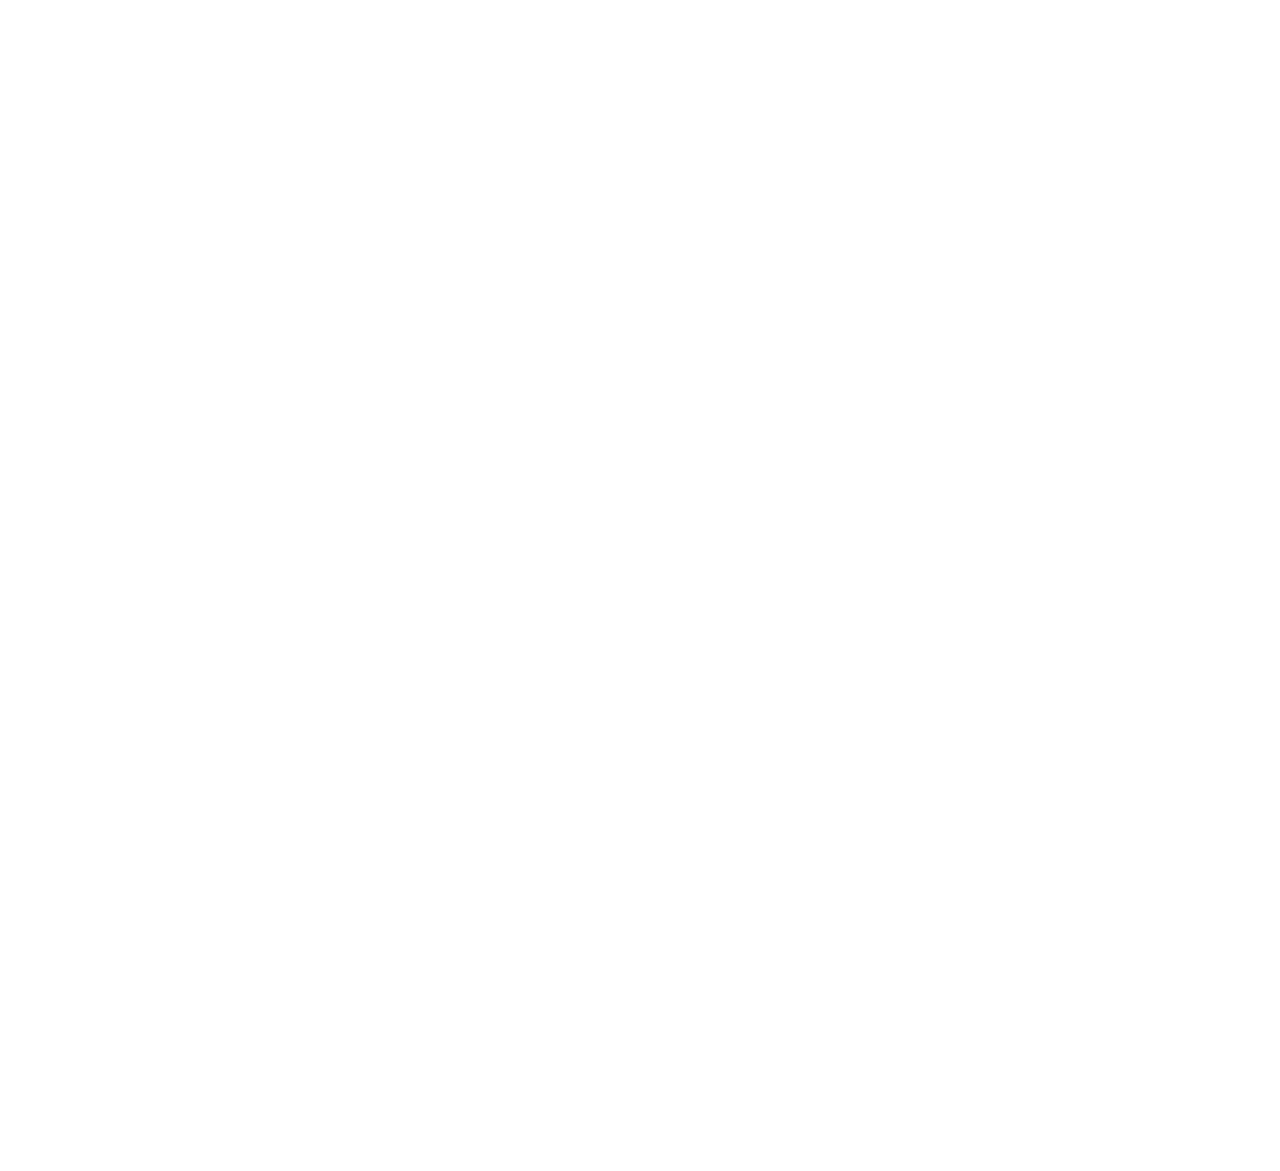
==== index.html @ 546bd891 "Update index.html" ====
<!DOCTYPE HTML>
<!--
	Astral by HTML5 UP
	html5up.net | @ajlkn
	Free for personal and commercial use under the CCA 3.0 license (html5up.net/license)
-->
<html>
	<head>
		<title>Levin Hlawatczek</title>
		<meta charset="utf-8" />
		<meta name="viewport" content="width=device-width, initial-scale=1, user-scalable=no" />
		<link rel="stylesheet" href="assets/css/main.css" />
		<noscript><link rel="stylesheet" href="assets/css/noscript.css" /></noscript>
	</head>
	<body class="is-preload">

		<!-- Wrapper-->
			<div id="wrapper">

				<!-- Nav -->
					<nav id="nav">
						<a href="#" class="icon solid fa-home"><span>Home</span></a>
						<a href="#work" class="icon solid fa-folder"><span>Work</span></a>
						<a href="#contact" class="icon solid fa-envelope"><span>Contact</span></a>
						<a href="https://www.instagram.com/levins_journey/" class="icon brands fa-instagram"><span>Instagram</span></a>
					</nav>

				<!-- Main -->
					<div id="main">

						<!-- Me -->
							<article id="home" class="panel intro">
								<header>
									<h1>Levin Hlawatczek</h1>
									<p>Graphic Designer</p>
								</header>
								<a href="#work" class="jumplink pic">
									<img src="images/me.jpg" alt="" />
								</a>
							</article>

						<!-- Work -->
							<article id="work" class="panel">
								<header>
									<h2>Work</h2>
								</header>
								<p>
									Here are some of my work samples of projects created during my bachelor degree.
								</p>
								<section>
									<div class="row">
										<div class="col-4 col-6-medium col-12-small">
											<a href="#" class="image fit"><img src="images/pic01.jpg" alt=""></a>
										</div>
										<div class="col-4 col-6-medium col-12-small">
											<a href="#" class="image fit"><img src="images/pic02.jpg" alt=""></a>
										</div>
										<div class="col-4 col-6-medium col-12-small">
											<a href="#" class="image fit"><img src="images/pic03.jpg" alt=""></a>
										</div>
										<div class="col-4 col-6-medium col-12-small">
											<a href="#" class="image fit"><img src="images/pic04.jpg" alt=""></a>
										</div>
										<div class="col-4 col-6-medium col-12-small">
											<a href="#" class="image fit"><img src="images/pic05.jpg" alt=""></a>
										</div>
										<div class="col-4 col-6-medium col-12-small">
											<a href="#" class="image fit"><img src="images/pic06.jpg" alt=""></a>
										</div>
										<div class="col-4 col-6-medium col-12-small">
											<a href="#" class="image fit"><img src="images/pic07.jpg" alt=""></a>
										</div>
										<div class="col-4 col-6-medium col-12-small">
											<a href="#" class="image fit"><img src="images/pic08.jpg" alt=""></a>
										</div>
										<div class="col-4 col-6-medium col-12-small">
											<a href="#" class="image fit"><img src="images/pic09.jpg" alt=""></a>
										</div>
										<div class="col-4 col-6-medium col-12-small">
											<a href="#" class="image fit"><img src="images/pic10.jpg" alt=""></a>
										</div>
										<div class="col-4 col-6-medium col-12-small">
											<a href="#" class="image fit"><img src="images/pic11.jpg" alt=""></a>
										</div>
										<div class="col-4 col-6-medium col-12-small">
											<a href="#" class="image fit"><img src="images/pic12.jpg" alt=""></a>
										</div>
									</div>
								</section>
							</article>

						<!-- Contact -->
							<article id="contact" class="panel">
								<header>
									<h2>Hit me up</h2>
								</header>
								<ul>
									Email: levin.hlawatczek@gmail.com
								</ul>
							</article>

					</div>

				<!-- Footer -->
					<div id="footer">
						<ul class="copyright">
							<li>&copy; Levin Hlawatczek</li><li>Design: <a href="http://html5up.net">HTML5 UP</a></li>
						</ul>
					</div>

			</div>

		<!-- Scripts -->
			<script src="assets/js/jquery.min.js"></script>
			<script src="assets/js/browser.min.js"></script>
			<script src="assets/js/breakpoints.min.js"></script>
			<script src="assets/js/util.js"></script>
			<script src="assets/js/main.js"></script>

	</body>
</html>
---- assets/css/main.css ----
@import url("https://fonts.googleapis.com/css?family=Source+Sans+Pro:300,400,300italic,400italic");
@import url("fontawesome-all.min.css");

/*
	Astral by HTML5 UP
	html5up.net | @ajlkn
	Free for personal and commercial use under the CCA 3.0 license (html5up.net/license)
*/

html, body, div, span, applet, object,
iframe, h1, h2, h3, h4, h5, h6, p, blockquote,
pre, a, abbr, acronym, address, big, cite,
code, del, dfn, em, img, ins, kbd, q, s, samp,
small, strike, strong, sub, sup, tt, var, b,
u, i, center, dl, dt, dd, ol, ul, li, fieldset,
form, label, legend, table, caption, tbody,
tfoot, thead, tr, th, td, article, aside,
canvas, details, embed, figure, figcaption,
footer, header, hgroup, menu, nav, output, ruby,
section, summary, time, mark, audio, video {
	margin: 0;
	padding: 0;
	border: 0;
	font-size: 100%;
	font: inherit;
	vertical-align: baseline;}

article, aside, details, figcaption, figure,
footer, header, hgroup, menu, nav, section {
	display: block;}

body {
	line-height: 1;
}

ol, ul {
	list-style: none;
}

blockquote, q {
	quotes: none;
}

	blockquote:before, blockquote:after, q:before, q:after {
		content: '';
		content: none;
	}

table {
	border-collapse: collapse;
	border-spacing: 0;
}

body {
	-webkit-text-size-adjust: none;
}

mark {
	background-color: transparent;
	color: inherit;
}

input::-moz-focus-inner {
	border: 0;
	padding: 0;
}

input, select, textarea {
	-moz-appearance: none;
	-webkit-appearance: none;
	-ms-appearance: none;
	appearance: none;
}

/* Row */

	.row {
		display: flex;
		flex-wrap: wrap;
		box-sizing: border-box;
		align-items: stretch;
	}

		.row > * {
			box-sizing: border-box;
		}

		.row.gtr-uniform > * > :last-child {
			margin-bottom: 0;
		}

		.row.aln-left {
			justify-content: flex-start;
		}

		.row.aln-center {
			justify-content: center;
		}

		.row.aln-right {
			justify-content: flex-end;
		}

		.row.aln-top {
			align-items: flex-start;
		}

		.row.aln-middle {
			align-items: center;
		}

		.row.aln-bottom {
			align-items: flex-end;
		}

		.row > .imp {
			order: -1;
		}

		.row > .col-1 {
			width: 8.33333%;
		}

		.row > .off-1 {
			margin-left: 8.33333%;
		}

		.row > .col-2 {
			width: 16.66667%;
		}

		.row > .off-2 {
			margin-left: 16.66667%;
		}

		.row > .col-3 {
			width: 25%;
		}

		.row > .off-3 {
			margin-left: 25%;
		}

		.row > .col-4 {
			width: 33.33333%;
		}

		.row > .off-4 {
			margin-left: 33.33333%;
		}

		.row > .col-5 {
			width: 41.66667%;
		}

		.row > .off-5 {
			margin-left: 41.66667%;
		}

		.row > .col-6 {
			width: 50%;
		}

		.row > .off-6 {
			margin-left: 50%;
		}

		.row > .col-7 {
			width: 58.33333%;
		}

		.row > .off-7 {
			margin-left: 58.33333%;
		}

		.row > .col-8 {
			width: 66.66667%;
		}

		.row > .off-8 {
			margin-left: 66.66667%;
		}

		.row > .col-9 {
			width: 75%;
		}

		.row > .off-9 {
			margin-left: 75%;
		}

		.row > .col-10 {
			width: 83.33333%;
		}

		.row > .off-10 {
			margin-left: 83.33333%;
		}

		.row > .col-11 {
			width: 91.66667%;
		}

		.row > .off-11 {
			margin-left: 91.66667%;
		}

		.row > .col-12 {
			width: 100%;
		}

		.row > .off-12 {
			margin-left: 100%;
		}

		.row.gtr-0 {
			margin-top: 0em;
			margin-left: 0em;
		}

			.row.gtr-0 > * {
				padding: 0em 0 0 0em;
			}

			.row.gtr-0.gtr-uniform {
				margin-top: 0em;
			}

				.row.gtr-0.gtr-uniform > * {
					padding-top: 0em;
				}

		.row.gtr-25 {
			margin-top: -0.3125em;
			margin-left: -0.3125em;
		}

			.row.gtr-25 > * {
				padding: 0.3125em 0 0 0.3125em;
			}

			.row.gtr-25.gtr-uniform {
				margin-top: -0.3125em;
			}

				.row.gtr-25.gtr-uniform > * {
					padding-top: 0.3125em;
				}

		.row.gtr-50 {
			margin-top: -0.625em;
			margin-left: -0.625em;
		}

			.row.gtr-50 > * {
				padding: 0.625em 0 0 0.625em;
			}

			.row.gtr-50.gtr-uniform {
				margin-top: -0.625em;
			}

				.row.gtr-50.gtr-uniform > * {
					padding-top: 0.625em;
				}

		.row {
			margin-top: -1.25em;
			margin-left: -1.25em;
		}

			.row > * {
				padding: 1.25em 0 0 1.25em;
			}

			.row.gtr-uniform {
				margin-top: -1.25em;
			}

				.row.gtr-uniform > * {
					padding-top: 1.25em;
				}

		.row.gtr-150 {
			margin-top: -1.875em;
			margin-left: -1.875em;
		}

			.row.gtr-150 > * {
				padding: 1.875em 0 0 1.875em;
			}

			.row.gtr-150.gtr-uniform {
				margin-top: -1.875em;
			}

				.row.gtr-150.gtr-uniform > * {
					padding-top: 1.875em;
				}

		.row.gtr-200 {
			margin-top: -2.5em;
			margin-left: -2.5em;
		}

			.row.gtr-200 > * {
				padding: 2.5em 0 0 2.5em;
			}

			.row.gtr-200.gtr-uniform {
				margin-top: -2.5em;
			}

				.row.gtr-200.gtr-uniform > * {
					padding-top: 2.5em;
				}

		@media screen and (max-width: 1680px) {

			.row {
				display: flex;
				flex-wrap: wrap;
				box-sizing: border-box;
				align-items: stretch;
			}

				.row > * {
					box-sizing: border-box;
				}

				.row.gtr-uniform > * > :last-child {
					margin-bottom: 0;
				}

				.row.aln-left {
					justify-content: flex-start;
				}

				.row.aln-center {
					justify-content: center;
				}

				.row.aln-right {
					justify-content: flex-end;
				}

				.row.aln-top {
					align-items: flex-start;
				}

				.row.aln-middle {
					align-items: center;
				}

				.row.aln-bottom {
					align-items: flex-end;
				}

				.row > .imp-xlarge {
					order: -1;
				}

				.row > .col-1-xlarge {
					width: 8.33333%;
				}

				.row > .off-1-xlarge {
					margin-left: 8.33333%;
				}

				.row > .col-2-xlarge {
					width: 16.66667%;
				}

				.row > .off-2-xlarge {
					margin-left: 16.66667%;
				}

				.row > .col-3-xlarge {
					width: 25%;
				}

				.row > .off-3-xlarge {
					margin-left: 25%;
				}

				.row > .col-4-xlarge {
					width: 33.33333%;
				}

				.row > .off-4-xlarge {
					margin-left: 33.33333%;
				}

				.row > .col-5-xlarge {
					width: 41.66667%;
				}

				.row > .off-5-xlarge {
					margin-left: 41.66667%;
				}

				.row > .col-6-xlarge {
					width: 50%;
				}

				.row > .off-6-xlarge {
					margin-left: 50%;
				}

				.row > .col-7-xlarge {
					width: 58.33333%;
				}

				.row > .off-7-xlarge {
					margin-left: 58.33333%;
				}

				.row > .col-8-xlarge {
					width: 66.66667%;
				}

				.row > .off-8-xlarge {
					margin-left: 66.66667%;
				}

				.row > .col-9-xlarge {
					width: 75%;
				}

				.row > .off-9-xlarge {
					margin-left: 75%;
				}

				.row > .col-10-xlarge {
					width: 83.33333%;
				}

				.row > .off-10-xlarge {
					margin-left: 83.33333%;
				}

				.row > .col-11-xlarge {
					width: 91.66667%;
				}

				.row > .off-11-xlarge {
					margin-left: 91.66667%;
				}

				.row > .col-12-xlarge {
					width: 100%;
				}

				.row > .off-12-xlarge {
					margin-left: 100%;
				}

				.row.gtr-0 {
					margin-top: 0em;
					margin-left: 0em;
				}

					.row.gtr-0 > * {
						padding: 0em 0 0 0em;
					}

					.row.gtr-0.gtr-uniform {
						margin-top: 0em;
					}

						.row.gtr-0.gtr-uniform > * {
							padding-top: 0em;
						}

				.row.gtr-25 {
					margin-top: -0.3125em;
					margin-left: -0.3125em;
				}

					.row.gtr-25 > * {
						padding: 0.3125em 0 0 0.3125em;
					}

					.row.gtr-25.gtr-uniform {
						margin-top: -0.3125em;
					}

						.row.gtr-25.gtr-uniform > * {
							padding-top: 0.3125em;
						}

				.row.gtr-50 {
					margin-top: -0.625em;
					margin-left: -0.625em;
				}

					.row.gtr-50 > * {
						padding: 0.625em 0 0 0.625em;
					}

					.row.gtr-50.gtr-uniform {
						margin-top: -0.625em;
					}

						.row.gtr-50.gtr-uniform > * {
							padding-top: 0.625em;
						}

				.row {
					margin-top: -1.25em;
					margin-left: -1.25em;
				}

					.row > * {
						padding: 1.25em 0 0 1.25em;
					}

					.row.gtr-uniform {
						margin-top: -1.25em;
					}

						.row.gtr-uniform > * {
							padding-top: 1.25em;
						}

				.row.gtr-150 {
					margin-top: -1.875em;
					margin-left: -1.875em;
				}

					.row.gtr-150 > * {
						padding: 1.875em 0 0 1.875em;
					}

					.row.gtr-150.gtr-uniform {
						margin-top: -1.875em;
					}

						.row.gtr-150.gtr-uniform > * {
							padding-top: 1.875em;
						}

				.row.gtr-200 {
					margin-top: -2.5em;
					margin-left: -2.5em;
				}

					.row.gtr-200 > * {
						padding: 2.5em 0 0 2.5em;
					}

					.row.gtr-200.gtr-uniform {
						margin-top: -2.5em;
					}

						.row.gtr-200.gtr-uniform > * {
							padding-top: 2.5em;
						}

		}

		@media screen and (max-width: 1280px) {

			.row {
				display: flex;
				flex-wrap: wrap;
				box-sizing: border-box;
				align-items: stretch;
			}

				.row > * {
					box-sizing: border-box;
				}

				.row.gtr-uniform > * > :last-child {
					margin-bottom: 0;
				}

				.row.aln-left {
					justify-content: flex-start;
				}

				.row.aln-center {
					justify-content: center;
				}

				.row.aln-right {
					justify-content: flex-end;
				}

				.row.aln-top {
					align-items: flex-start;
				}

				.row.aln-middle {
					align-items: center;
				}

				.row.aln-bottom {
					align-items: flex-end;
				}

				.row > .imp-large {
					order: -1;
				}

				.row > .col-1-large {
					width: 8.33333%;
				}

				.row > .off-1-large {
					margin-left: 8.33333%;
				}

				.row > .col-2-large {
					width: 16.66667%;
				}

				.row > .off-2-large {
					margin-left: 16.66667%;
				}

				.row > .col-3-large {
					width: 25%;
				}

				.row > .off-3-large {
					margin-left: 25%;
				}

				.row > .col-4-large {
					width: 33.33333%;
				}

				.row > .off-4-large {
					margin-left: 33.33333%;
				}

				.row > .col-5-large {
					width: 41.66667%;
				}

				.row > .off-5-large {
					margin-left: 41.66667%;
				}

				.row > .col-6-large {
					width: 50%;
				}

				.row > .off-6-large {
					margin-left: 50%;
				}

				.row > .col-7-large {
					width: 58.33333%;
				}

				.row > .off-7-large {
					margin-left: 58.33333%;
				}

				.row > .col-8-large {
					width: 66.66667%;
				}

				.row > .off-8-large {
					margin-left: 66.66667%;
				}

				.row > .col-9-large {
					width: 75%;
				}

				.row > .off-9-large {
					margin-left: 75%;
				}

				.row > .col-10-large {
					width: 83.33333%;
				}

				.row > .off-10-large {
					margin-left: 83.33333%;
				}

				.row > .col-11-large {
					width: 91.66667%;
				}

				.row > .off-11-large {
					margin-left: 91.66667%;
				}

				.row > .col-12-large {
					width: 100%;
				}

				.row > .off-12-large {
					margin-left: 100%;
				}

				.row.gtr-0 {
					margin-top: 0em;
					margin-left: 0em;
				}

					.row.gtr-0 > * {
						padding: 0em 0 0 0em;
					}

					.row.gtr-0.gtr-uniform {
						margin-top: 0em;
					}

						.row.gtr-0.gtr-uniform > * {
							padding-top: 0em;
						}

				.row.gtr-25 {
					margin-top: -0.3125em;
					margin-left: -0.3125em;
				}

					.row.gtr-25 > * {
						padding: 0.3125em 0 0 0.3125em;
					}

					.row.gtr-25.gtr-uniform {
						margin-top: -0.3125em;
					}

						.row.gtr-25.gtr-uniform > * {
							padding-top: 0.3125em;
						}

				.row.gtr-50 {
					margin-top: -0.625em;
					margin-left: -0.625em;
				}

					.row.gtr-50 > * {
						padding: 0.625em 0 0 0.625em;
					}

					.row.gtr-50.gtr-uniform {
						margin-top: -0.625em;
					}

						.row.gtr-50.gtr-uniform > * {
							padding-top: 0.625em;
						}

				.row {
					margin-top: -1.25em;
					margin-left: -1.25em;
				}

					.row > * {
						padding: 1.25em 0 0 1.25em;
					}

					.row.gtr-uniform {
						margin-top: -1.25em;
					}

						.row.gtr-uniform > * {
							padding-top: 1.25em;
						}

				.row.gtr-150 {
					margin-top: -1.875em;
					margin-left: -1.875em;
				}

					.row.gtr-150 > * {
						padding: 1.875em 0 0 1.875em;
					}

					.row.gtr-150.gtr-uniform {
						margin-top: -1.875em;
					}

						.row.gtr-150.gtr-uniform > * {
							padding-top: 1.875em;
						}

				.row.gtr-200 {
					margin-top: -2.5em;
					margin-left: -2.5em;
				}

					.row.gtr-200 > * {
						padding: 2.5em 0 0 2.5em;
					}

					.row.gtr-200.gtr-uniform {
						margin-top: -2.5em;
					}

						.row.gtr-200.gtr-uniform > * {
							padding-top: 2.5em;
						}

		}

		@media screen and (max-width: 980px) {

			.row {
				display: flex;
				flex-wrap: wrap;
				box-sizing: border-box;
				align-items: stretch;
			}

				.row > * {
					box-sizing: border-box;
				}

				.row.gtr-uniform > * > :last-child {
					margin-bottom: 0;
				}

				.row.aln-left {
					justify-content: flex-start;
				}

				.row.aln-center {
					justify-content: center;
				}

				.row.aln-right {
					justify-content: flex-end;
				}

				.row.aln-top {
					align-items: flex-start;
				}

				.row.aln-middle {
					align-items: center;
				}

				.row.aln-bottom {
					align-items: flex-end;
				}

				.row > .imp-medium {
					order: -1;
				}

				.row > .col-1-medium {
					width: 8.33333%;
				}

				.row > .off-1-medium {
					margin-left: 8.33333%;
				}

				.row > .col-2-medium {
					width: 16.66667%;
				}

				.row > .off-2-medium {
					margin-left: 16.66667%;
				}

				.row > .col-3-medium {
					width: 25%;
				}

				.row > .off-3-medium {
					margin-left: 25%;
				}

				.row > .col-4-medium {
					width: 33.33333%;
				}

				.row > .off-4-medium {
					margin-left: 33.33333%;
				}

				.row > .col-5-medium {
					width: 41.66667%;
				}

				.row > .off-5-medium {
					margin-left: 41.66667%;
				}

				.row > .col-6-medium {
					width: 50%;
				}

				.row > .off-6-medium {
					margin-left: 50%;
				}

				.row > .col-7-medium {
					width: 58.33333%;
				}

				.row > .off-7-medium {
					margin-left: 58.33333%;
				}

				.row > .col-8-medium {
					width: 66.66667%;
				}

				.row > .off-8-medium {
					margin-left: 66.66667%;
				}

				.row > .col-9-medium {
					width: 75%;
				}

				.row > .off-9-medium {
					margin-left: 75%;
				}

				.row > .col-10-medium {
					width: 83.33333%;
				}

				.row > .off-10-medium {
					margin-left: 83.33333%;
				}

				.row > .col-11-medium {
					width: 91.66667%;
				}

				.row > .off-11-medium {
					margin-left: 91.66667%;
				}

				.row > .col-12-medium {
					width: 100%;
				}

				.row > .off-12-medium {
					margin-left: 100%;
				}

				.row.gtr-0 {
					margin-top: 0em;
					margin-left: 0em;
				}

					.row.gtr-0 > * {
						padding: 0em 0 0 0em;
					}

					.row.gtr-0.gtr-uniform {
						margin-top: 0em;
					}

						.row.gtr-0.gtr-uniform > * {
							padding-top: 0em;
						}

				.row.gtr-25 {
					margin-top: -0.3125em;
					margin-left: -0.3125em;
				}

					.row.gtr-25 > * {
						padding: 0.3125em 0 0 0.3125em;
					}

					.row.gtr-25.gtr-uniform {
						margin-top: -0.3125em;
					}

						.row.gtr-25.gtr-uniform > * {
							padding-top: 0.3125em;
						}

				.row.gtr-50 {
					margin-top: -0.625em;
					margin-left: -0.625em;
				}

					.row.gtr-50 > * {
						padding: 0.625em 0 0 0.625em;
					}

					.row.gtr-50.gtr-uniform {
						margin-top: -0.625em;
					}

						.row.gtr-50.gtr-uniform > * {
							padding-top: 0.625em;
						}

				.row {
					margin-top: -1.25em;
					margin-left: -1.25em;
				}

					.row > * {
						padding: 1.25em 0 0 1.25em;
					}

					.row.gtr-uniform {
						margin-top: -1.25em;
					}

						.row.gtr-uniform > * {
							padding-top: 1.25em;
						}

				.row.gtr-150 {
					margin-top: -1.875em;
					margin-left: -1.875em;
				}

					.row.gtr-150 > * {
						padding: 1.875em 0 0 1.875em;
					}

					.row.gtr-150.gtr-uniform {
						margin-top: -1.875em;
					}

						.row.gtr-150.gtr-uniform > * {
							padding-top: 1.875em;
						}

				.row.gtr-200 {
					margin-top: -2.5em;
					margin-left: -2.5em;
				}

					.row.gtr-200 > * {
						padding: 2.5em 0 0 2.5em;
					}

					.row.gtr-200.gtr-uniform {
						margin-top: -2.5em;
					}

						.row.gtr-200.gtr-uniform > * {
							padding-top: 2.5em;
						}

		}

		@media screen and (max-width: 736px) {

			.row {
				display: flex;
				flex-wrap: wrap;
				box-sizing: border-box;
				align-items: stretch;
			}

				.row > * {
					box-sizing: border-box;
				}

				.row.gtr-uniform > * > :last-child {
					margin-bottom: 0;
				}

				.row.aln-left {
					justify-content: flex-start;
				}

				.row.aln-center {
					justify-content: center;
				}

				.row.aln-right {
					justify-content: flex-end;
				}

				.row.aln-top {
					align-items: flex-start;
				}

				.row.aln-middle {
					align-items: center;
				}

				.row.aln-bottom {
					align-items: flex-end;
				}

				.row > .imp-small {
					order: -1;
				}

				.row > .col-1-small {
					width: 8.33333%;
				}

				.row > .off-1-small {
					margin-left: 8.33333%;
				}

				.row > .col-2-small {
					width: 16.66667%;
				}

				.row > .off-2-small {
					margin-left: 16.66667%;
				}

				.row > .col-3-small {
					width: 25%;
				}

				.row > .off-3-small {
					margin-left: 25%;
				}

				.row > .col-4-small {
					width: 33.33333%;
				}

				.row > .off-4-small {
					margin-left: 33.33333%;
				}

				.row > .col-5-small {
					width: 41.66667%;
				}

				.row > .off-5-small {
					margin-left: 41.66667%;
				}

				.row > .col-6-small {
					width: 50%;
				}

				.row > .off-6-small {
					margin-left: 50%;
				}

				.row > .col-7-small {
					width: 58.33333%;
				}

				.row > .off-7-small {
					margin-left: 58.33333%;
				}

				.row > .col-8-small {
					width: 66.66667%;
				}

				.row > .off-8-small {
					margin-left: 66.66667%;
				}

				.row > .col-9-small {
					width: 75%;
				}

				.row > .off-9-small {
					margin-left: 75%;
				}

				.row > .col-10-small {
					width: 83.33333%;
				}

				.row > .off-10-small {
					margin-left: 83.33333%;
				}

				.row > .col-11-small {
					width: 91.66667%;
				}

				.row > .off-11-small {
					margin-left: 91.66667%;
				}

				.row > .col-12-small {
					width: 100%;
				}

				.row > .off-12-small {
					margin-left: 100%;
				}

				.row.gtr-0 {
					margin-top: 0em;
					margin-left: 0em;
				}

					.row.gtr-0 > * {
						padding: 0em 0 0 0em;
					}

					.row.gtr-0.gtr-uniform {
						margin-top: 0em;
					}

						.row.gtr-0.gtr-uniform > * {
							padding-top: 0em;
						}

				.row.gtr-25 {
					margin-top: -0.3125em;
					margin-left: -0.3125em;
				}

					.row.gtr-25 > * {
						padding: 0.3125em 0 0 0.3125em;
					}

					.row.gtr-25.gtr-uniform {
						margin-top: -0.3125em;
					}

						.row.gtr-25.gtr-uniform > * {
							padding-top: 0.3125em;
						}

				.row.gtr-50 {
					margin-top: -0.625em;
					margin-left: -0.625em;
				}

					.row.gtr-50 > * {
						padding: 0.625em 0 0 0.625em;
					}

					.row.gtr-50.gtr-uniform {
						margin-top: -0.625em;
					}

						.row.gtr-50.gtr-uniform > * {
							padding-top: 0.625em;
						}

				.row {
					margin-top: -1.25em;
					margin-left: -1.25em;
				}

					.row > * {
						padding: 1.25em 0 0 1.25em;
					}

					.row.gtr-uniform {
						margin-top: -1.25em;
					}

						.row.gtr-uniform > * {
							padding-top: 1.25em;
						}

				.row.gtr-150 {
					margin-top: -1.875em;
					margin-left: -1.875em;
				}

					.row.gtr-150 > * {
						padding: 1.875em 0 0 1.875em;
					}

					.row.gtr-150.gtr-uniform {
						margin-top: -1.875em;
					}

						.row.gtr-150.gtr-uniform > * {
							padding-top: 1.875em;
						}

				.row.gtr-200 {
					margin-top: -2.5em;
					margin-left: -2.5em;
				}

					.row.gtr-200 > * {
						padding: 2.5em 0 0 2.5em;
					}

					.row.gtr-200.gtr-uniform {
						margin-top: -2.5em;
					}

						.row.gtr-200.gtr-uniform > * {
							padding-top: 2.5em;
						}

		}

/* Basic */

	html {
		box-sizing: border-box;
	}

	*, *:before, *:after {
		box-sizing: inherit;
	}

	body {
		background-image: url("images/overlay.png"), url("images/bg.jpg");
		background-repeat: repeat, no-repeat;
		background-size: auto, 100% 100%;
		background-attachment: fixed;
		overflow-y: scroll;
	}

		body.is-preload *, body.is-preload *:before, body.is-preload *:after {
			-moz-animation: none !important;
			-webkit-animation: none !important;
			-ms-animation: none !important;
			animation: none !important;
			-moz-transition: none !important;
			-webkit-transition: none !important;
			-ms-transition: none !important;
			transition: none !important;
		}

	body, input, textarea, select {
		font-family: 'Source Sans Pro', sans-serif;
		font-weight: 300;
		color: #777777;
		font-size: 20pt;
		line-height: 1.75em;
	}

		@media screen and (max-width: 1680px) {

			body, input, textarea, select {
				font-size: 15pt;
			}

		}

		@media screen and (max-width: 1280px) {

			body, input, textarea, select {
				font-size: 14pt;
			}

		}

		@media screen and (max-width: 736px) {

			body, input, textarea, select {
				font-size: 12pt;
			}

		}

		@media screen and (max-width: 360px) {

			body, input, textarea, select {
				font-size: 11pt;
			}

		}

	strong, b, h1, h2, h3, h4, h5, h6 {
		font-weight: 400;
		color: #363636;
	}

	h1 {
		font-size: 2.4em;
		letter-spacing: -0.015em;
	}

	h2 {
		font-size: 1.8em;
		letter-spacing: -0.015em;
	}

	h3, h4, h5, h6 {
		font-size: 1.25em;
		letter-spacing: -0.015em;
	}

	@media screen and (max-width: 736px) {

		h1 {
			font-size: 1.75em;
		}

		h2 {
			font-size: 1.375em;
		}

		h3, h4, h5, h6 {
			font-size: 1em;
		}

	}

	blockquote {
		border-left: solid 0.5em #ddd;
		padding: 1em 0 1em 2em;
		font-style: italic;
	}

	em, i {
		font-style: italic;
	}

	hr {
		border: 0;
		border-top: solid 1px #ddd;
		padding: 1.5em 0 0 0;
		margin: 1.75em 0 0 0;
	}

	sub {
		position: relative;
		top: 0.5em;
		font-size: 0.8em;
	}

	sup {
		position: relative;
		top: -0.5em;
		font-size: 0.8em;
	}

	br.clear {
		clear: both;
	}

	p, ul, ol, dl, table, blockquote, form {
		margin-bottom: 2em;
	}

/* Table */

	table {
		width: 100%;
	}

		table.default tbody tr {
			border-bottom: solid 1px #f4f4f4;
		}

		table.default td {
			padding: 0.5em 1em 0.5em 1em;
		}

		table.default th {
			text-align: left;
			font-weight: 400;
			padding: 0.5em 1em 0.5em 1em;
		}

		table.default thead {
			border-bottom: solid 2px #f4f4f4;
		}

/* Form */

	form label {
		display: block;
		font-weight: 400;
		color: #363636;
		margin: 0 0 1em 0;
	}

	form input[type="text"],
	form input[type="email"],
	form input[type="password"],
	form select,
	form textarea {
		-webkit-appearance: none;
		border: 0;
		background: #f4f4f4;
		padding: 0.75em;
		width: 100%;
		-moz-transition: background-color .25s ease-in-out;
		-webkit-transition: background-color .25s ease-in-out;
		-ms-transition: background-color .25s ease-in-out;
		transition: background-color .25s ease-in-out;
	}

		form input[type="text"]:focus,
		form input[type="email"]:focus,
		form input[type="password"]:focus,
		form select:focus,
		form textarea:focus {
			background: #f8f8f8;
		}

	form input[type="text"],
	form input[type="email"],
	form input[type="password"],
	form select {
		line-height: 1.35em;
	}

	form ::-webkit-input-placeholder {
		color: #999;
	}

	form :-moz-placeholder {
		color: #999;
	}

	form ::-moz-placeholder {
		color: #999;
	}

	form :-ms-input-placeholder {
		color: #999;
	}

/* Section/Article */

	section, article {
		margin-bottom: 3em;
	}

		section > :last-child, section:last-child, article > :last-child, article:last-child {
			margin-bottom: 0;
		}

	header {
		margin: 0 0 1.5em 0;
	}

		header > p {
			margin: 0.5em 0 0 0;
			color: #aaa;
		}

		@media screen and (max-width: 736px) {

			header {
				margin: 0 0 1em 0;
			}

		}

/* Image */

	.image {
		display: inline-block;
	}

		.image img {
			display: block;
			width: 100%;
		}

		.image.fit {
			display: block;
			width: 100%;
		}

		.image.featured {
			display: block;
			width: 100%;
			margin: 0 0 2em 0;
		}

		.image.left {
			float: left;
			margin: 0 2em 2em 0;
		}

		.image.centered {
			display: block;
			margin: 0 0 2em 0;
		}

			.image.centered img {
				margin: 0 auto;
				width: auto;
			}

/* Button */

	input[type="button"],
	input[type="submit"],
	input[type="reset"],
	button,
	.button {
		-moz-transition: background-color .25s ease-in-out;
		-webkit-transition: background-color .25s ease-in-out;
		-ms-transition: background-color .25s ease-in-out;
		transition: background-color .25s ease-in-out;
		-webkit-appearance: none;
		display: inline-block;
		background-color: #222222;
		color: #ffffff;
		border: 0;
		cursor: pointer;
		outline: 0;
		padding: 0.7em 1.5em 0.7em 1.5em;
	}

		input[type="button"]:hover,
		input[type="submit"]:hover,
		input[type="reset"]:hover,
		button:hover,
		.button:hover {
			background-color: #333333;
		}

		input[type="button"]:active,
		input[type="submit"]:active,
		input[type="reset"]:active,
		button:active,
		.button:active {
			background-color: #444444;
		}

		input[type="button"].alt,
		input[type="submit"].alt,
		input[type="reset"].alt,
		button.alt,
		.button.alt {
			background-color: #777777;
		}

			input[type="button"].alt:hover,
			input[type="submit"].alt:hover,
			input[type="reset"].alt:hover,
			button.alt:hover,
			.button.alt:hover {
				background-color: #888888;
			}

			input[type="button"].alt:active,
			input[type="submit"].alt:active,
			input[type="reset"].alt:active,
			button.alt:active,
			.button.alt:active {
				background-color: #999999;
			}

		input[type="button"].small,
		input[type="submit"].small,
		input[type="reset"].small,
		button.small,
		.button.small {
			font-size: 0.75em;
		}

		input[type="button"].large,
		input[type="submit"].large,
		input[type="reset"].large,
		button.large,
		.button.large {
			font-size: 1.25em;
			padding: 0.5em 1.25em 0.5em 1.25em;
		}

		input[type="button"].xlarge,
		input[type="submit"].xlarge,
		input[type="reset"].xlarge,
		button.xlarge,
		.button.xlarge {
			font-size: 1.5em;
			padding: 0.5em 1.25em 0.5em 1.25em;
		}

		@media screen and (max-width: 736px) {

			input[type="button"],
			input[type="submit"],
			input[type="reset"],
			button,
			.button {
				width: 100%;
			}

		}

/* List */

	ul {
		list-style: disc;
		padding-left: 1em;
	}

		ul li {
			padding-left: 0.5em;
		}

	ol {
		list-style: decimal;
		padding-left: 1.25em;
	}

		ol li {
			padding-left: 0.25em;
		}

/* Actions */

	ul.actions {
		list-style: none;
		padding-left: 0;
	}

		ul.actions li {
			display: inline-block;
			padding-left: 0;
			margin: 0 0 0 0.5em;
		}

			ul.actions li:first-child {
				margin-left: 0;
			}

		@media screen and (max-width: 736px) {

			ul.actions li {
				display: block;
				margin: 0.75em 0 0 0;
			}

				ul.actions li:first-child {
					margin-top: 0;
				}

		}

/* Icons */

	.icon {
		text-decoration: none;
		position: relative;
		text-decoration: none;
	}

		.icon:before {
			-moz-osx-font-smoothing: grayscale;
			-webkit-font-smoothing: antialiased;
			display: inline-block;
			font-style: normal;
			font-variant: normal;
			text-rendering: auto;
			line-height: 1;
			text-transform: none !important;
			font-family: 'Font Awesome 5 Free';
			font-weight: 400;
		}

		.icon.solid:before {
			font-weight: 900;
		}

		.icon.brands:before {
			font-family: 'Font Awesome 5 Brands';
		}

		.icon:before {
			line-height: inherit;
		}

		.icon > .label {
			display: none;
		}

/* Nav */

	#nav {
		text-align: center;
		height: 4.25em;
		cursor: default;
	}

		#nav a {
			position: relative;
			display: inline-block;
			color: #ffffff;
			width: 1em;
			height: 1em;
			line-height: 0.9em;
			font-size: 2.5em;
			margin: 0 0.25em 0 0.25em;
			opacity: 0.35;
			outline: 0;
			-moz-transition: opacity .25s ease-in-out;
			-webkit-transition: opacity .25s ease-in-out;
			-ms-transition: opacity .25s ease-in-out;
			transition: opacity .25s ease-in-out;
		}

			#nav a.icon:before {
				padding-right: 0;
			}

			#nav a:before {
				font-size: 0.8em;
			}

			#nav a:after {
				content: '';
				display: block;
				position: absolute;
				left: 50%;
				bottom: -0.75em;
				margin-left: -0.5em;
				border-bottom: solid 0em #ffffff;
				border-left: solid 0.5em transparent;
				border-right: solid 0.5em transparent;
				-moz-transition: border-bottom-width .25s ease-in-out;
				-webkit-transition: border-bottom-width .25s ease-in-out;
				-ms-transition: border-bottom-width .25s ease-in-out;
				transition: border-bottom-width .25s ease-in-out;
			}

			#nav a span {
				display: block;
				position: absolute;
				background: #222222;
				color: #ffffff;
				top: -2.75em;
				font-size: 0.3em;
				height: 2.25em;
				line-height: 2.25em;
				left: 50%;
				opacity: 0;
				-moz-transition: opacity .25s ease-in-out;
				-webkit-transition: opacity .25s ease-in-out;
				-ms-transition: opacity .25s ease-in-out;
				transition: opacity .25s ease-in-out;
				width: 5.5em;
				margin-left: -2.75em;
			}

				#nav a span:after {
					content: '';
					display: block;
					position: absolute;
					bottom: -0.4em;
					left: 50%;
					margin-left: -0.6em;
					border-top: solid 0.6em #222222;
					border-left: solid 0.6em transparent;
					border-right: solid 0.6em transparent;
				}

			#nav a:hover {
				opacity: 1.0;
			}

				#nav a:hover span {
					opacity: 1.0;
				}

			#nav a.active {
				opacity: 1.0;
			}

				#nav a.active:after {
					border-bottom-width: 0.5em;
				}

		@media screen and (max-width: 980px) {

			#nav a span {
				display: none;
			}

		}

/* Wrapper */

	#wrapper {
		width: 45em;
		margin: 0 auto;
		min-height: 100vh;
		max-width: 100%;
		padding: 4em 0;
		display: -moz-flex;
		display: -webkit-flex;
		display: -ms-flex;
		display: flex;
		-moz-flex-direction: column;
		-webkit-flex-direction: column;
		-ms-flex-direction: column;
		flex-direction: column;
		-moz-align-items: center;
		-webkit-align-items: center;
		-ms-align-items: center;
		align-items: center;
		-moz-justify-content: center;
		-webkit-justify-content: center;
		-ms-justify-content: center;
		justify-content: center;
		-moz-transition: opacity 1s ease-in-out;
		-webkit-transition: opacity 1s ease-in-out;
		-ms-transition: opacity 1s ease-in-out;
		transition: opacity 1s ease-in-out;
	}

		body.is-preload #wrapper {
			opacity: 0;
		}

		@media screen and (max-width: 1280px) {

			#wrapper {
				padding: 3em 0;
				max-width: calc(100% - 6em);
			}

		}

		@media screen and (max-width: 980px) {

			#wrapper {
				padding: 1.5em 0;
				max-width: calc(100% - 8em);
			}

		}

		@media screen and (max-width: 736px) {

			#wrapper {
				padding: 1em 0;
				max-width: calc(100% - 2em);
			}

		}

		@media screen and (max-width: 360px) {

			#wrapper {
				padding: 1em 0;
				max-width: 100%;
			}

		}

/* Main */

	#main {
		position: relative;
		overflow: hidden;
		width: 100%;
		background: #ffffff;
		box-shadow: 0px 1px 0px 0px rgba(0, 0, 0, 0.25);
		-moz-transition: min-height 0.5s ease-in-out, max-height 0.5s ease-in-out;
		-webkit-transition: min-height 0.5s ease-in-out, max-height 0.5s ease-in-out;
		-ms-transition: min-height 0.5s ease-in-out, max-height 0.5s ease-in-out;
		transition: min-height 0.5s ease-in-out, max-height 0.5s ease-in-out;
	}

		#main > .panel {
			-moz-transition: opacity 0.25s ease-in-out;
			-webkit-transition: opacity 0.25s ease-in-out;
			-ms-transition: opacity 0.25s ease-in-out;
			transition: opacity 0.25s ease-in-out;
			margin-bottom: 0;
			position: relative;
			padding: 3.5em 2.5em 2.5em 2.5em;
			width: 100%;
		}

			#main > .panel.inactive {
				opacity: 0;
			}

			@media screen and (max-width: 736px) {

				#main > .panel {
					padding: 2em 1.5em 1.5em 1.5em;
				}

			}

			#main > .panel.intro {
				padding: 0;
				height: 20em;
				display: -moz-flex;
				display: -webkit-flex;
				display: -ms-flex;
				display: flex;
				-moz-flex-direction: row;
				-webkit-flex-direction: row;
				-ms-flex-direction: row;
				flex-direction: row;
				-moz-align-items: center;
				-webkit-align-items: center;
				-ms-align-items: center;
				align-items: center;
			}

				#main > .panel.intro .pic {
					text-decoration: none;
					position: relative;
					-moz-flex-grow: 0;
					-webkit-flex-grow: 0;
					-ms-flex-grow: 0;
					flex-grow: 0;
					-moz-flex-shrink: 0;
					-webkit-flex-shrink: 0;
					-ms-flex-shrink: 0;
					flex-shrink: 0;
					width: 17em;
					height: 100%;
				}

					#main > .panel.intro .pic:before {
						content: '';
						position: absolute;
						top: 0;
						left: 0;
						background: url("images/overlay.png");
						width: 100%;
						height: 100%;
						z-index: 1;
					}

					#main > .panel.intro .pic img {
						position: relative;
						display: block;
						position: absolute;
						top: 0;
						left: 0;
						width: 100%;
						height: 100%;
						-moz-object-fit: cover;
						-webkit-object-fit: cover;
						-ms-object-fit: cover;
						object-fit: cover;
						-moz-object-position: center;
						-webkit-object-position: center;
						-ms-object-position: center;
						object-position: center;
					}

					#main > .panel.intro .pic .arrow {
						display: block;
						position: absolute;
						right: 0;
						top: 50%;
						margin-top: -1.375em;
						width: 2.75em;
						height: 2.75em;
						background: #000;
						background: rgba(0, 0, 0, 0.75);
						color: #ffffff;
						text-align: center;
						line-height: 2.75em;
						font-size: 1.5em;
						z-index: 1;
						-moz-transition: width .15s ease-in-out, padding-right .15s ease-in-out;
						-webkit-transition: width .15s ease-in-out, padding-right .15s ease-in-out;
						-ms-transition: width .15s ease-in-out, padding-right .15s ease-in-out;
						transition: width .15s ease-in-out, padding-right .15s ease-in-out;
					}

						#main > .panel.intro .pic .arrow:before {
							position: relative;
							padding-right: 0;
							top: 0.125em;
						}

						#main > .panel.intro .pic .arrow span {
							display: block;
							text-indent: -9999px;
						}

					#main > .panel.intro .pic:hover .arrow {
						width: 3em;
						padding-right: 0.25em;
					}

				#main > .panel.intro header {
					-moz-flex-grow: 1;
					-webkit-flex-grow: 1;
					-ms-flex-grow: 1;
					flex-grow: 1;
					-moz-flex-shrink: 1;
					-webkit-flex-shrink: 1;
					-ms-flex-shrink: 1;
					flex-shrink: 1;
					padding: 3.5em 2.5em;
					margin-bottom: 0;
					width: 100%;
				}

					#main > .panel.intro header h1 {
						line-height: 1.25em;
						margin-bottom: 0;
					}

					#main > .panel.intro header p {
						letter-spacing: -0.015em;
						font-size: 1.25em;
						margin: 0.25em 0 0 0;
					}

				@media screen and (max-width: 980px) {

					#main > .panel.intro {
						-moz-flex-direction: column;
						-webkit-flex-direction: column;
						-ms-flex-direction: column;
						flex-direction: column;
						height: auto;
					}

						#main > .panel.intro .pic {
							height: 25em;
							width: 100%;
						}

						#main > .panel.intro header {
							padding: 4em;
							text-align: center;
						}

				}

				@media screen and (max-width: 736px) {

					#main > .panel.intro .pic {
						height: 20em;
					}

					#main > .panel.intro header {
						padding: 2.75em 2em 2.5em 2em;
					}

						#main > .panel.intro header p {
							font-size: 1em;
							margin: 0.25em 0 0 0;
						}

				}

/* Footer */

	#footer {
		color: rgba(255, 255, 255, 0.45);
		text-align: center;
		padding: 2em 0 0 0;
		font-size: 0.75em;
	}

		#footer a {
			color: #ddd;
			color: rgba(255, 255, 255, 0.65);
			-moz-transition: color .25s ease-in-out;
			-webkit-transition: color .25s ease-in-out;
			-ms-transition: color .25s ease-in-out;
			transition: color .25s ease-in-out;
		}

			#footer a:hover {
				color: white;
			}

		#footer .copyright {
			list-style: none;
			padding-left: 0;
		}

			#footer .copyright li {
				display: inline-block;
				padding-left: 1em;
				margin-left: 1em;
				border-left: solid 1px rgba(255, 255, 255, 0.25);
				line-height: 1;
			}

				#footer .copyright li:first-child {
					padding-left: 0;
					margin-left: 0;
					border-left: 0;
				}

		@media screen and (max-width: 736px) {

			#footer .copyright li {
				padding-left: 0.5em;
				margin-left: 0.5em;
			}

		}
---- assets/css/noscript.css ----
/*
	Astral by HTML5 UP
	html5up.net | @ajlkn
	Free for personal and commercial use under the CCA 3.0 license (html5up.net/license)
*/

/* Wrapper */

	#wrapper {
		opacity: 1 !important;
	}

/* Nav */

	#nav a {
		opacity: 1.0;
	}

		#nav a:before, #nav a:after {
			display: none;
		}

		#nav a span {
			top: 0;
			opacity: 1.0;
		}

			#nav a span:after {
				display: none;
			}

/* Main */

	#main {
		background: none;
		box-shadow: none;
	}

		#main > .panel {
			background: #ffffff;
			margin-bottom: 2em;
		}

			#main > .panel:last-child {
				margin-bottom: 0;
			}
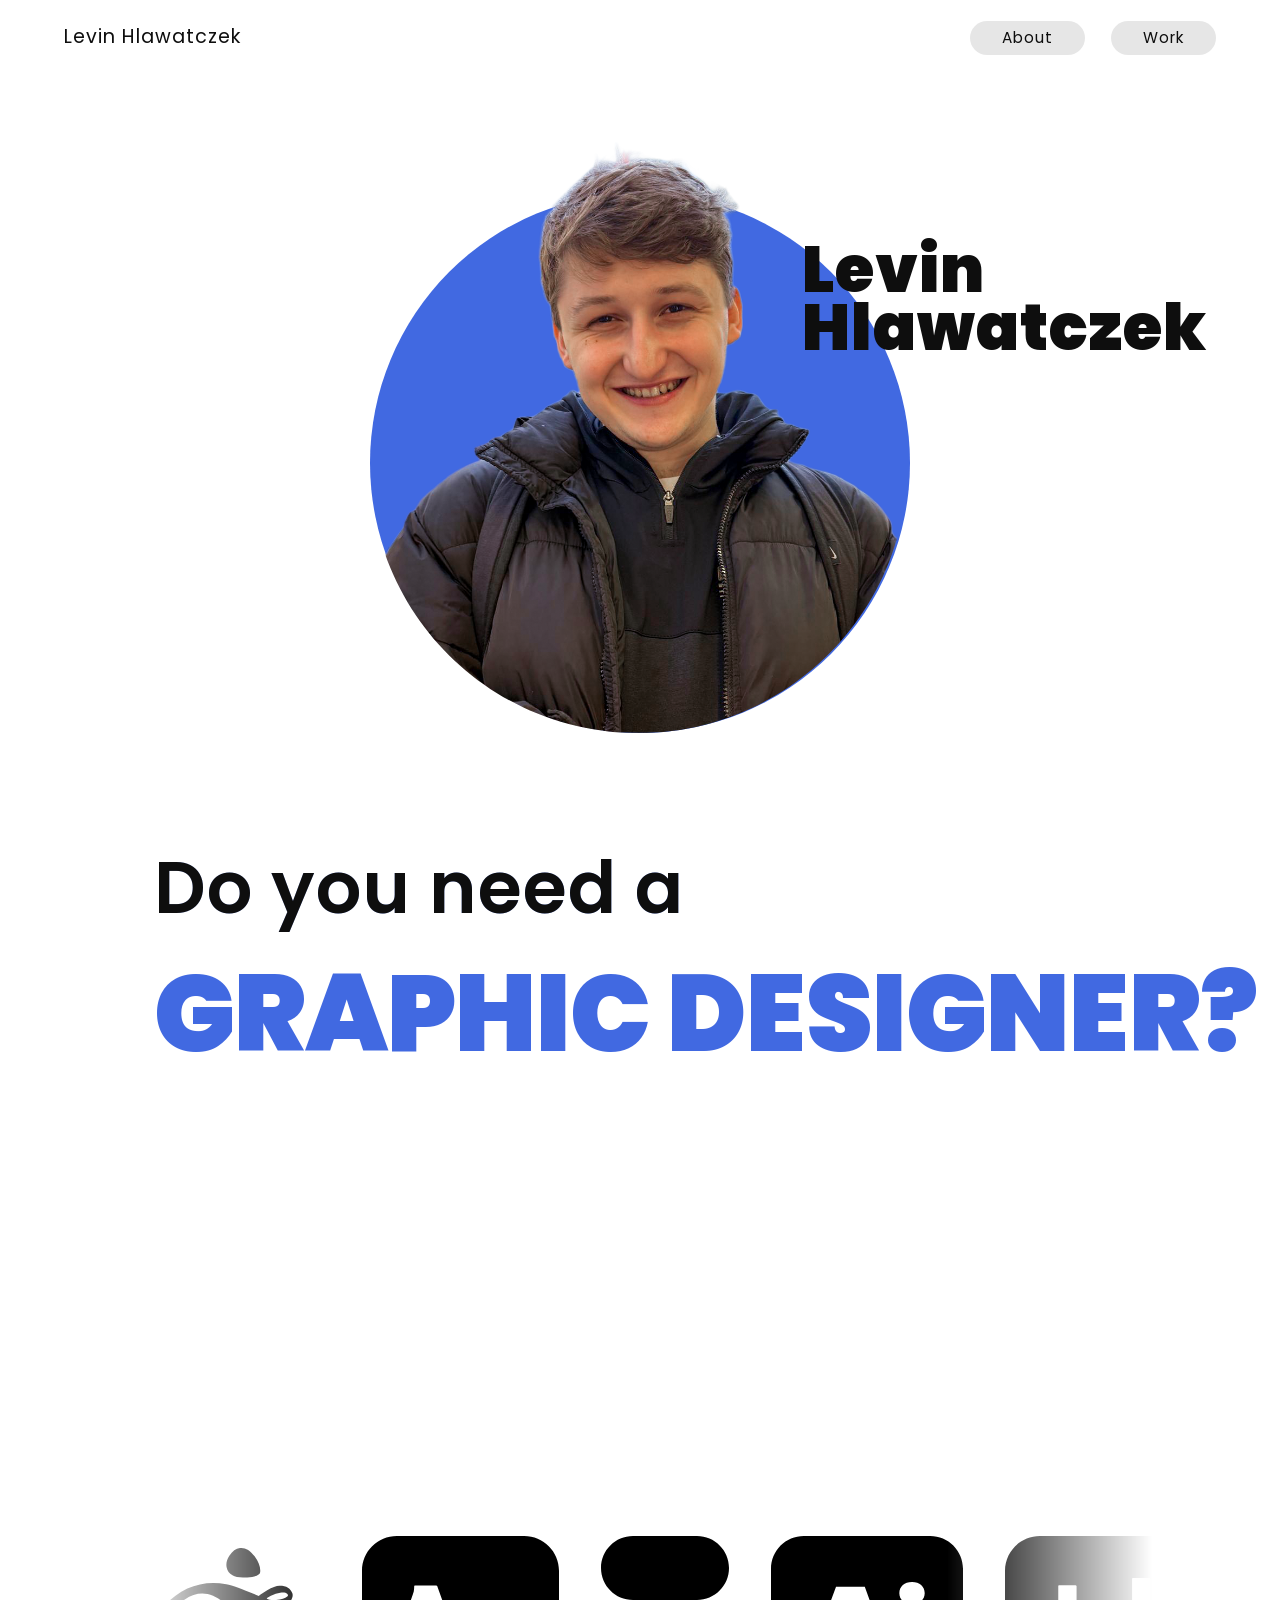
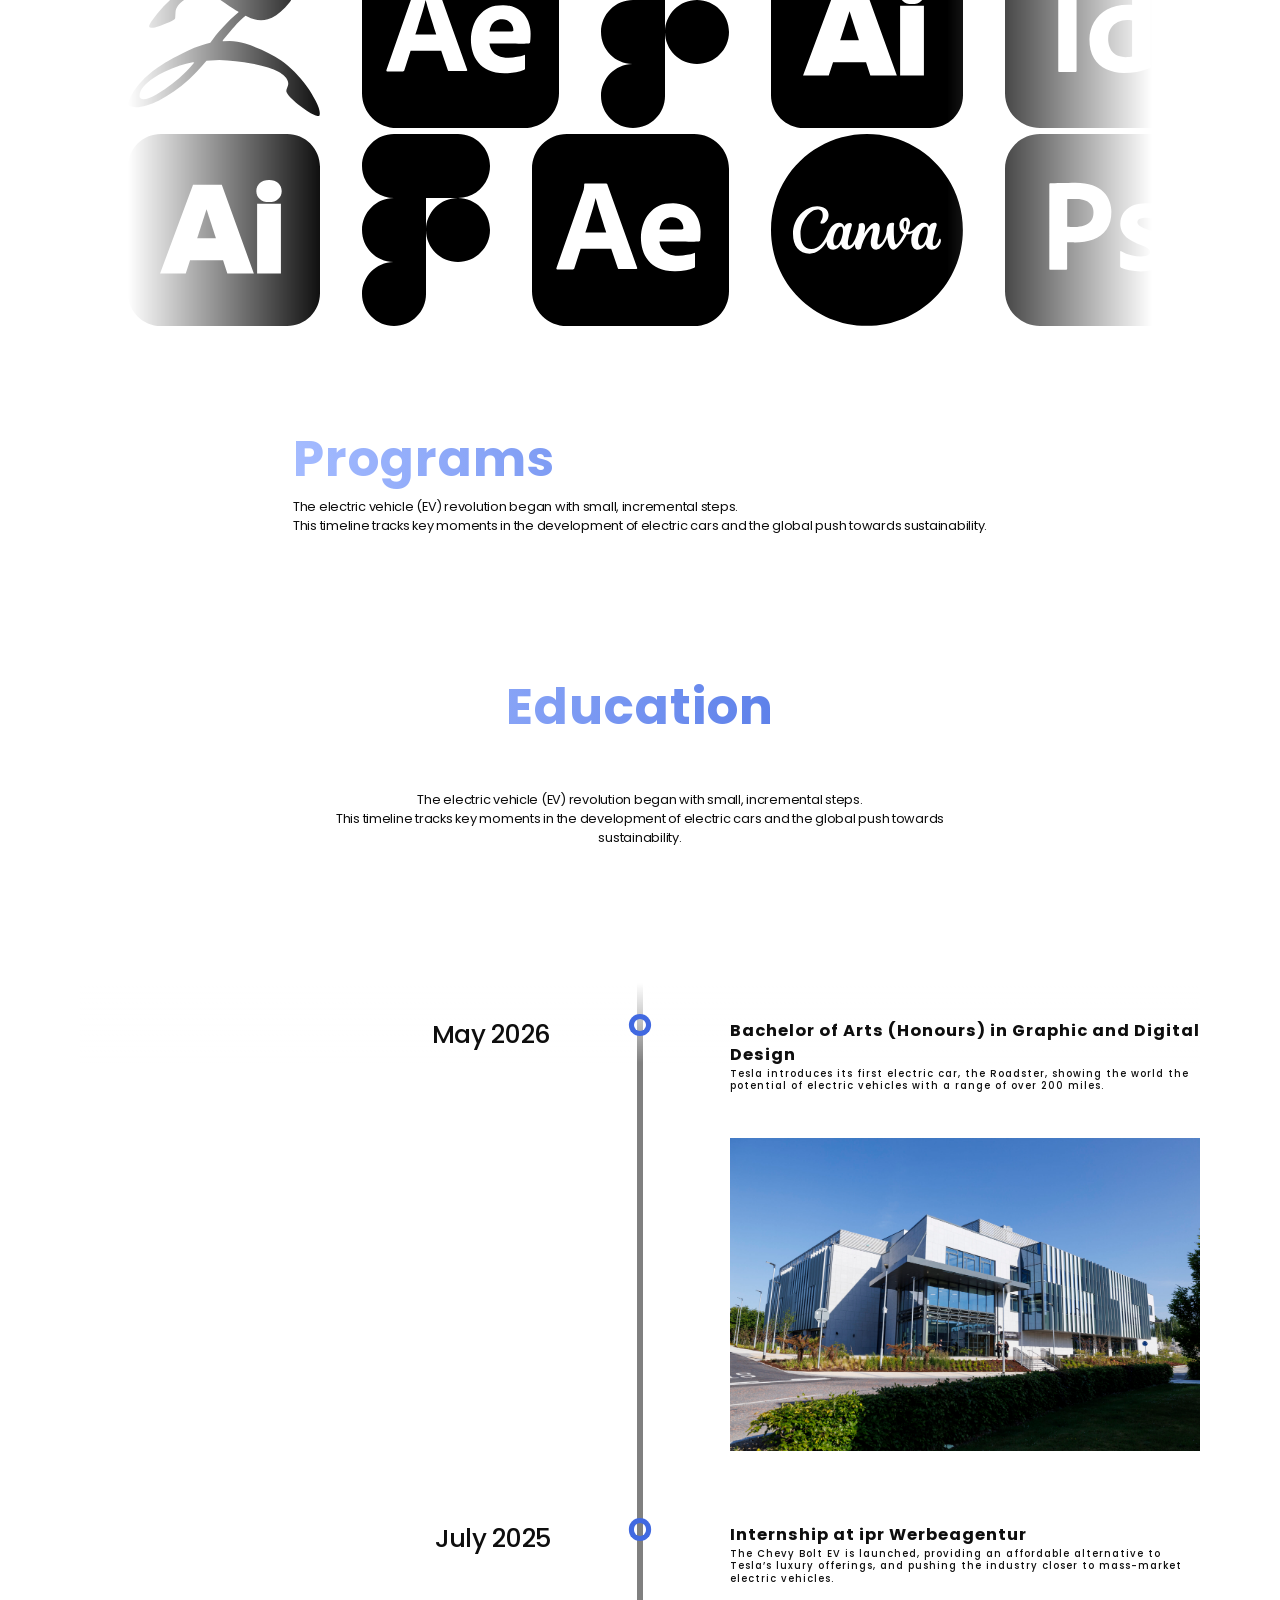
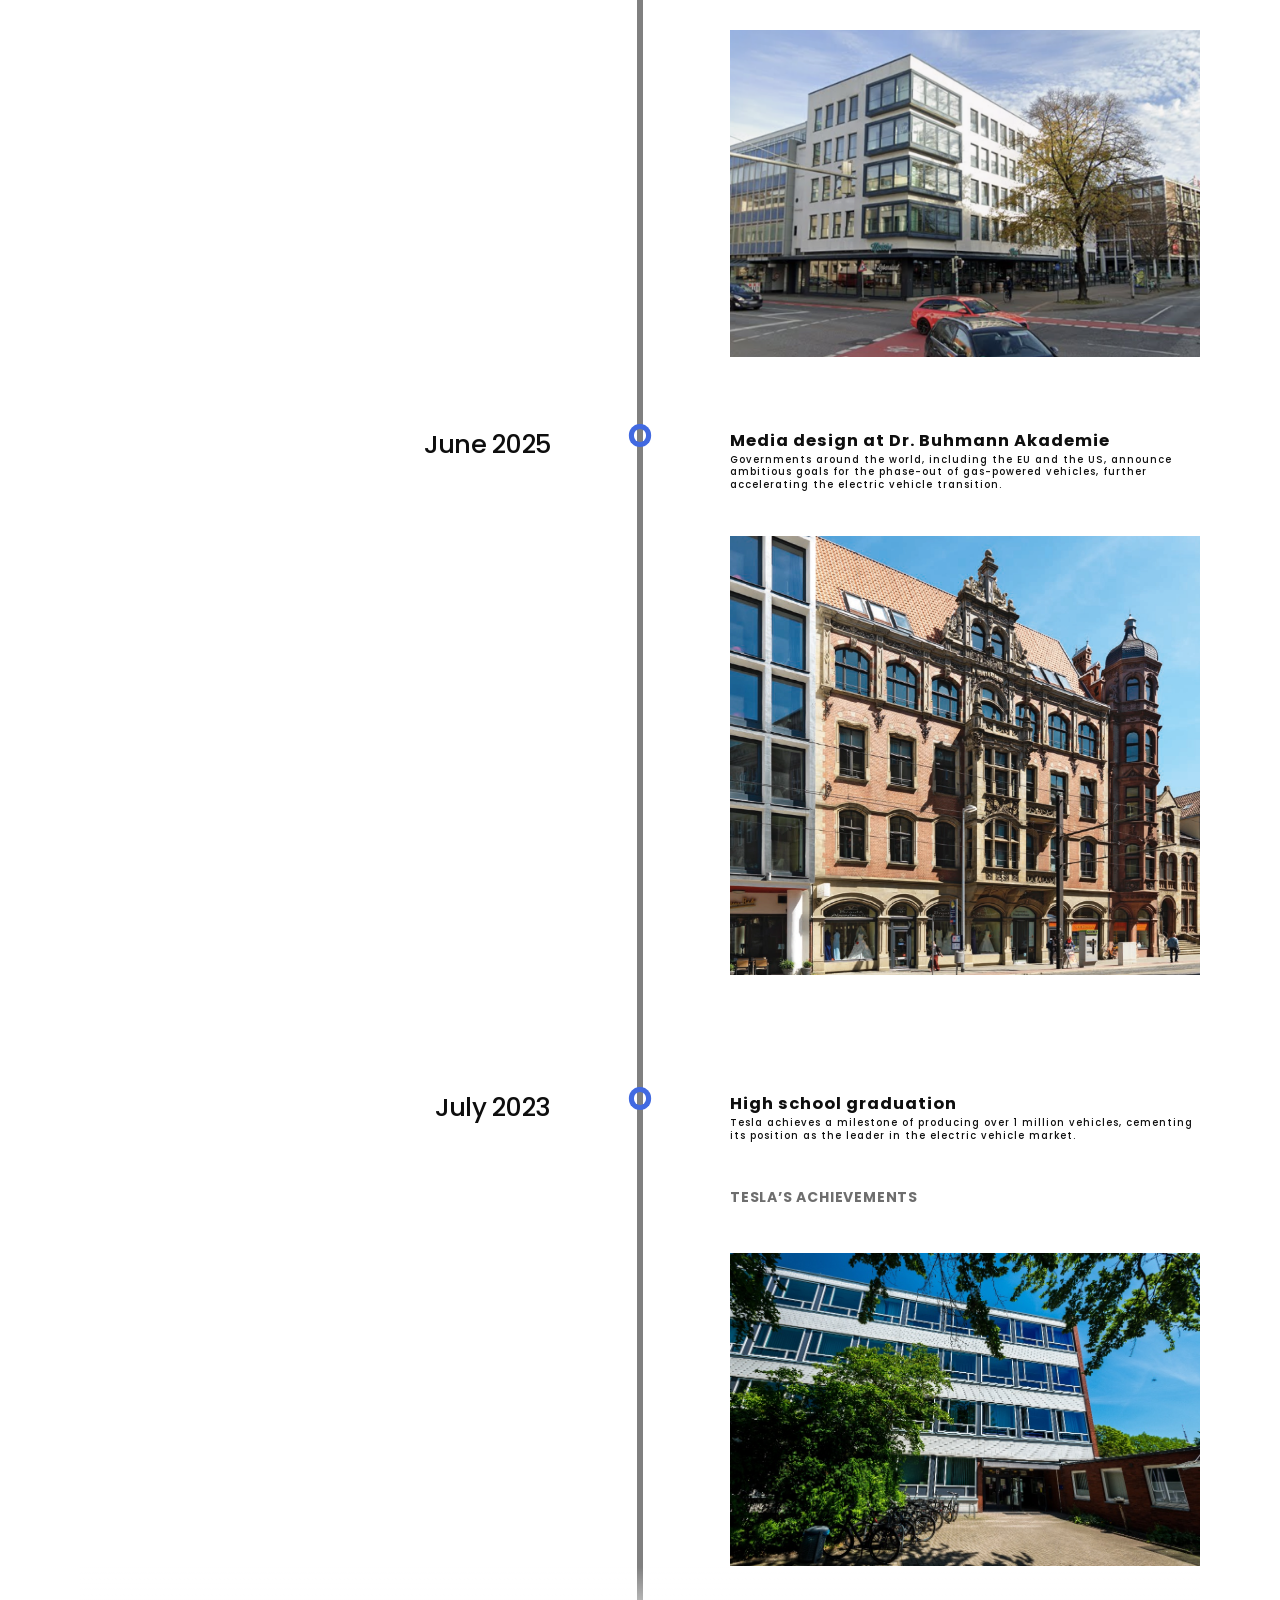
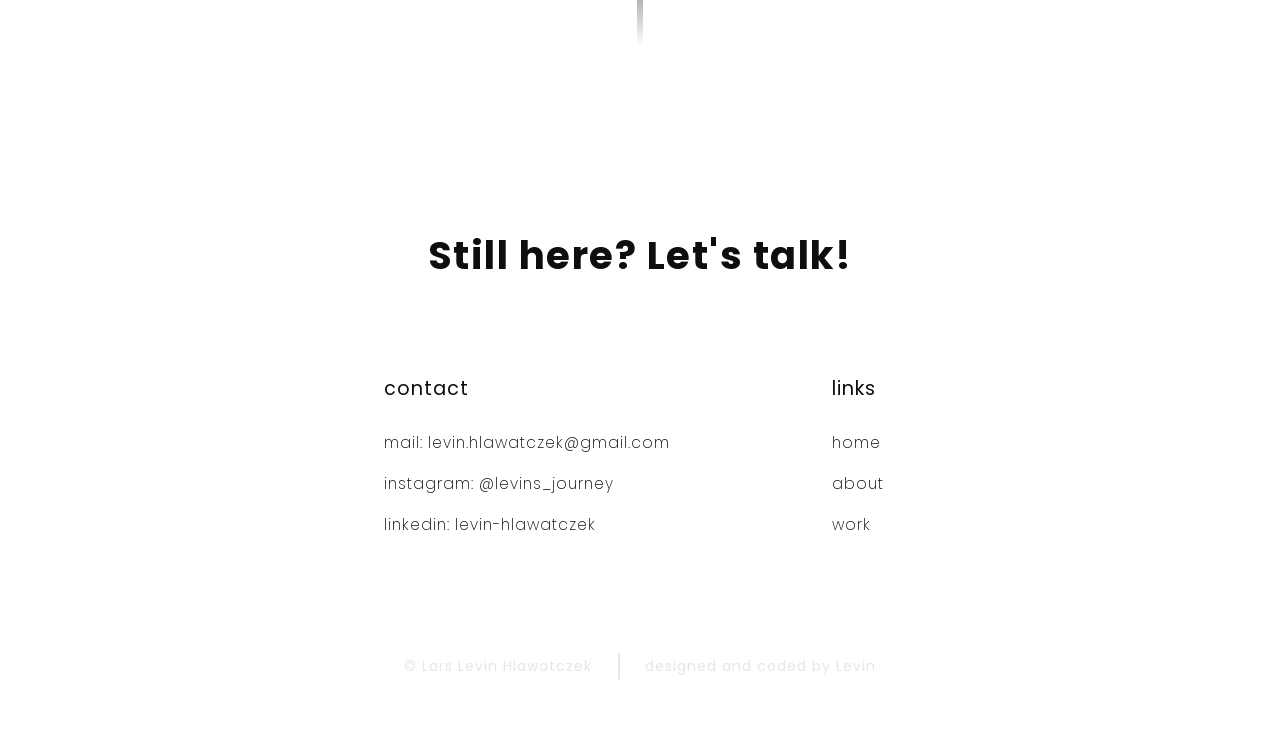
==== commit 4805d40b: "Add files via upload" ====
--- a/index.html
+++ b/index.html
@@ -1,121 +1,280 @@
-<!DOCTYPE HTML>
-<!--
-	Astral by HTML5 UP
-	html5up.net | @ajlkn
-	Free for personal and commercial use under the CCA 3.0 license (html5up.net/license)
--->
-<html>
-	<head>
-		<title>Levin Hlawatczek</title>
-		<meta charset="utf-8" />
-		<meta name="viewport" content="width=device-width, initial-scale=1, user-scalable=no" />
-		<link rel="stylesheet" href="assets/css/main.css" />
-		<noscript><link rel="stylesheet" href="assets/css/noscript.css" /></noscript>
-	</head>
-	<body class="is-preload">
-
-		<!-- Wrapper-->
-			<div id="wrapper">
-
-				<!-- Nav -->
-					<nav id="nav">
-						<a href="#" class="icon solid fa-home"><span>Home</span></a>
-						<a href="#work" class="icon solid fa-folder"><span>Work</span></a>
-						<a href="#contact" class="icon solid fa-envelope"><span>Contact</span></a>
-						<a href="https://www.instagram.com/levins_journey/" class="icon brands fa-instagram"><span>Instagram</span></a>
-					</nav>
-
-				<!-- Main -->
-					<div id="main">
-
-						<!-- Me -->
-							<article id="home" class="panel intro">
-								<header>
-									<h1>Levin Hlawatczek</h1>
-									<p>Graphic Designer</p>
-								</header>
-								<a href="#work" class="jumplink pic">
-									<img src="images/me.jpg" alt="" />
-								</a>
-							</article>
-
-						<!-- Work -->
-							<article id="work" class="panel">
-								<header>
-									<h2>Work</h2>
-								</header>
-								<p>
-									Here are some of my work samples of projects created during my bachelor degree.
-								</p>
-								<section>
-									<div class="row">
-										<div class="col-4 col-6-medium col-12-small">
-											<a href="#" class="image fit"><img src="images/pic01.jpg" alt=""></a>
-										</div>
-										<div class="col-4 col-6-medium col-12-small">
-											<a href="#" class="image fit"><img src="images/pic02.jpg" alt=""></a>
-										</div>
-										<div class="col-4 col-6-medium col-12-small">
-											<a href="#" class="image fit"><img src="images/pic03.jpg" alt=""></a>
-										</div>
-										<div class="col-4 col-6-medium col-12-small">
-											<a href="#" class="image fit"><img src="images/pic04.jpg" alt=""></a>
-										</div>
-										<div class="col-4 col-6-medium col-12-small">
-											<a href="#" class="image fit"><img src="images/pic05.jpg" alt=""></a>
-										</div>
-										<div class="col-4 col-6-medium col-12-small">
-											<a href="#" class="image fit"><img src="images/pic06.jpg" alt=""></a>
-										</div>
-										<div class="col-4 col-6-medium col-12-small">
-											<a href="#" class="image fit"><img src="images/pic07.jpg" alt=""></a>
-										</div>
-										<div class="col-4 col-6-medium col-12-small">
-											<a href="#" class="image fit"><img src="images/pic08.jpg" alt=""></a>
-										</div>
-										<div class="col-4 col-6-medium col-12-small">
-											<a href="#" class="image fit"><img src="images/pic09.jpg" alt=""></a>
-										</div>
-										<div class="col-4 col-6-medium col-12-small">
-											<a href="#" class="image fit"><img src="images/pic10.jpg" alt=""></a>
-										</div>
-										<div class="col-4 col-6-medium col-12-small">
-											<a href="#" class="image fit"><img src="images/pic11.jpg" alt=""></a>
-										</div>
-										<div class="col-4 col-6-medium col-12-small">
-											<a href="#" class="image fit"><img src="images/pic12.jpg" alt=""></a>
-										</div>
-									</div>
-								</section>
-							</article>
-
-						<!-- Contact -->
-							<article id="contact" class="panel">
-								<header>
-									<h2>Hit me up</h2>
-								</header>
-								<ul>
-									Email: levin.hlawatczek@gmail.com
-								</ul>
-							</article>
-
-					</div>
-
-				<!-- Footer -->
-					<div id="footer">
-						<ul class="copyright">
-							<li>&copy; Levin Hlawatczek</li><li>Design: <a href="http://html5up.net">HTML5 UP</a></li>
-						</ul>
-					</div>
-
-			</div>
-
-		<!-- Scripts -->
-			<script src="assets/js/jquery.min.js"></script>
-			<script src="assets/js/browser.min.js"></script>
-			<script src="assets/js/breakpoints.min.js"></script>
-			<script src="assets/js/util.js"></script>
-			<script src="assets/js/main.js"></script>
-
-	</body>
-</html>
+<!DOCTYPE html>
+<html lang="en">
+
+<head>
+    <meta charset="UTF-8">
+    <meta name="viewport" content="width=device-width, initial-scale=
+    1.0">
+    <link rel="stylesheet" href="styleguide.css">
+    <link rel="stylesheet" href="globals.css">
+    <link rel="stylesheet" href="index.css">
+    <title>Levin's Portfolio</title>
+</head>
+
+<body>
+    <nav class="navbar">
+        <div class="nav-container">
+            <a href="index.html" class="home-button">Levin Hlawatczek</a>
+            <ul class="nav-links">
+                <li><a href="about.html">About</a></li>
+                <li><a href="work.html">Work</a></li>
+            </ul>
+        </div>
+    </nav>
+    <section class="section-hero">
+
+        <div class="me">
+            <h1 class="Levin-Hlawatczek">
+                Levin <br>Hlawatczek
+            </h1>
+
+            <svg xmlns="http://www.w3.org/2000/svg" width="0" height="0" viewBox="0 0 571.45 628.56">
+                <defs>
+                    <clipPath id="mask-me" clipPathUnits="objectBoundingBox">
+                        <path
+                            d="M0.0056 0 L0.000017 0.5439 C-0.0025 0.7943 0.218 0.998 0.4926 1 C0.767 1.002 0.992 0.802 0.995 0.5526 L1 0.0084 L0.0056 0 Z"
+                            fill="black" />
+
+
+
+                    </clipPath>
+
+                </defs>
+
+            </svg>
+            <img src="img/me 2.webp" alt="" class="path-mask-me">
+
+            <span class="circle-blue"></span>
+        </div>
+
+    </section>
+    <section class="roles">
+        <div class="align-left">
+            <h2 class="black-h2">
+                Do you need a
+            </h2>
+            <div class="role-overlay-fade-top"></div>
+            <div class="changing-text">
+                <span>
+                    Graphic Designer? <br />
+                    UI/UX Designer? <br />
+                    Cutter / Animator? <br />
+                    Content Creator? <br />
+                    Brand Designer? <br />
+                    Graphic Designer? <br />
+                </span>
+
+            </div>
+            <div class="role-overlay-fade-bottom"></div>
+        </div>
+
+
+    </section>
+    <section class="section-programs">
+        <div class="scroll-wrapper">
+            <div class="program-scroller scroller" data-animated="true">
+                <div class="scroller_inner">
+                    <img src="assets/zbrush-svgrepo-com.svg" alt="">
+                    <img src="assets/Adobe_After_Effects_CC_icon.svg" alt="">
+                    <img src="assets/Figma-logo.svg" alt="">
+                    <img src="assets/Adobe_Illustrator_CC_icon.svg" alt="">
+                    <img src="assets/Adobe_InDesign_CC_icon.svg" alt="">
+                    <img src="assets/canva-icon.svg" alt="">
+                    <img src="assets/Adobe_Premiere_Pro_CC_icon.svg" alt="">
+                    <img src="assets/Adobe_Photoshop_CC_icon.svg" alt="">
+                    <img src="assets/canva-icon.svg" alt="">
+                    <img src="assets/Adobe_After_Effects_CC_icon.svg" alt="">
+                    <img src="assets/Figma-logo.svg" alt="">
+                    <img src="assets/Adobe_Illustrator_CC_icon.svg" alt="">
+                    <img src="assets/Adobe_InDesign_CC_icon.svg" alt="">
+                    <img src="assets/zbrush-svgrepo-com.svg" alt="">
+                    <img src="assets/Adobe_Premiere_Pro_CC_icon.svg" alt="">
+                    <img src="assets/Adobe_Photoshop_CC_icon.svg" alt="">
+
+                </div>
+            </div>
+            <div class="program-scroller scroller" data-animated="true">
+                <div class="scroller_inner scroller_inner_reverse">
+                    <img src="assets/Adobe_Illustrator_CC_icon.svg" alt="">
+                    <img src="assets/Figma-logo.svg" alt="">
+                    <img src="assets/Adobe_After_Effects_CC_icon.svg" alt="">
+                    <img src="assets/canva-icon.svg" alt="">
+                    <img src="assets/Adobe_Photoshop_CC_icon.svg" alt="">
+                    <img src="assets/Adobe_Premiere_Pro_CC_icon.svg" alt="">
+                    <img src="assets/zbrush-svgrepo-com.svg" alt="">
+                    <img src="assets/Adobe_InDesign_CC_icon.svg" alt="">
+                    <img src="assets/Adobe_Illustrator_CC_icon.svg" alt="">
+                    <img src="assets/Figma-logo.svg" alt="">
+                    <img src="assets/Adobe_After_Effects_CC_icon.svg" alt="">
+                    <img src="assets/canva-icon.svg" alt="">
+                    <img src="assets/Adobe_Photoshop_CC_icon.svg" alt="">
+                    <img src="assets/Adobe_Premiere_Pro_CC_icon.svg" alt="">
+                    <img src="assets/zbrush-svgrepo-com.svg" alt="">
+                    <img src="assets/Adobe_InDesign_CC_icon.svg" alt="">
+                </div>
+            </div>
+        </div>
+        <div>
+            <h2>Programs</h2>
+            <p class="paragraph-large">
+                The electric vehicle (EV) revolution began with small, incremental
+                steps. <br />This timeline tracks key moments in the development
+                of
+                electric cars and the global push towards sustainability.
+            </p>
+
+        </div>
+    </section>
+
+    <div class="page-wrapper">
+        <div class="section-timeline-heading">
+            <div class="container">
+                <div class="padding-vertical-xlarge">
+                    <div class="timeline-main_heading-wrapper">
+                        <div class="margin-bottom-medium">
+                            <h2>Education</h2>
+                        </div>
+                        <p class="paragraph-large">
+                            The electric vehicle (EV) revolution began with small, incremental
+                            steps. <br />This timeline tracks key moments in the development
+                            of
+                            electric cars and the global push towards sustainability.
+                        </p>
+                    </div>
+                </div>
+            </div>
+        </div>
+        <div class="section-timeline">
+            <div class="container">
+                <div class="timeline_component">
+                    <div class="timeline_progress">
+                        <div class="timeline_progress-bar"></div>
+                    </div>
+                    <div class="timeline_item">
+                        <div class="timeline_left">
+                            <div class="timeline_date-text">May 2026</div>
+                        </div>
+                        <div class="timeline_centre">
+                            <div class="timeline_circle"></div>
+                        </div>
+                        <div class="timeline_right">
+                            <div class="margin-bottom-medium">
+                                <h3>Bachelor of Arts (Honours) in Graphic and Digital Design</h3>
+                                <div class="timeline_text">
+                                    Tesla introduces its first electric car, the Roadster, showing
+                                    the world the potential of electric vehicles with a range of
+                                    over 200 miles.
+                                </div>
+                            </div>
+                            <div class="timeline_image-wrapper">
+                                <img src="img/TUS-Athlone.jpg" loading="lazy" width="480" alt="Tesla Roadster" />
+                            </div>
+                        </div>
+                    </div>
+                    <div class="timeline_item">
+                        <div class="timeline_left">
+                            <div class="timeline_date-text">July 2025</div>
+                        </div>
+                        <div class="timeline_centre">
+                            <div class="timeline_circle"></div>
+                        </div>
+                        <div class="timeline_right">
+                            <div class="margin-bottom-medium">
+                                <h3>Internship at ipr Werbeagentur</h3>
+                                <div class="timeline_text">
+                                    The Chevy Bolt EV is launched, providing an affordable
+                                    alternative to Tesla’s luxury offerings, and pushing the
+                                    industry closer to mass-market electric vehicles.
+                                </div>
+                            </div>
+                            <div class="timeline_image-wrapper">
+                                <img src="img/ipr-werbeagentur.png" loading="lazy" width="480" alt="Chevy Bolt EV" />
+                            </div>
+                        </div>
+                    </div>
+                    <div class="timeline_item">
+                        <div class="timeline_left">
+                            <div class="timeline_date-text">June 2025</div>
+                        </div>
+                        <div class="timeline_centre">
+                            <div class="timeline_circle"></div>
+                        </div>
+                        <div class="timeline_right">
+                            <div class="margin-bottom-medium">
+                                <h3>Media design at Dr. Buhmann Akademie</h3>
+                                <div class="timeline_text">
+                                    Governments around the world, including the EU and the US,
+                                    announce ambitious goals for the phase-out of gas-powered
+                                    vehicles, further accelerating the electric vehicle
+                                    transition.
+                                </div>
+                            </div>
+                            <div class="timeline_image-wrapper margin-bottom-medium">
+                                <img src="img/buhmann-akademie.webp" loading="lazy" width="480"
+                                    alt="Government EV Announcement" />
+                            </div>
+                        </div>
+                    </div>
+                    <div class="timeline_item">
+                        <div class="timeline_left">
+                            <div class="timeline_date-text">July 2023</div>
+                        </div>
+                        <div class="timeline_centre">
+                            <div class="timeline_circle"></div>
+                        </div>
+                        <div class="timeline_right">
+                            <div class="margin-bottom-medium">
+                                <h3>High school graduation</h3>
+                                <div class="timeline_text">
+                                    Tesla achieves a milestone of producing over 1 million
+                                    vehicles,
+                                    cementing its position as the leader in the electric vehicle
+                                    market.
+                                </div>
+                            </div>
+                            <div class="margin-bottom-medium">
+                                <div class="inline-block">
+                                    <a href="https://www.tesla.com" target="_blank"
+                                        class="timeline_link inline-blockim">
+                                        Tesla’s achievements
+                                    </a>
+                                </div>
+                            </div>
+                            <div class="timeline_image-wrapper margin-bottom-medium">
+                                <img src="img/kaethe-kollwitz-schule-hannover.jpg" loading="lazy" width="480"
+                                    alt="Tesla Milestone" />
+                            </div>
+                        </div>
+                    </div>
+                    <div class="overlay-fade-top"></div>
+                    <div class="overlay-fade-bottom"></div>
+                </div>
+            </div>
+        </div>
+    </div>
+    <footer class="footer">
+        <h5 class="footer-heading">Still here? Let's talk!</h5>
+        <div class="all-links">
+            <div class="contact">
+                <div class="link-heading">contact</div>
+                <a href="mailto:example@email.com" class="link-text">mail: levin.hlawatczek@gmail.com</a>
+                <a href="https://www.instagram.com/levins_journey/" target="_blank" class="link-text">instagram: @levins_journey</a>
+                <a href="https://www.linkedin.com/in/levin-hlawatczek/" target="_blank" class="link-text">linkedin: levin-hlawatczek</a>
+            </div>
+            <div class="links">
+                <div class="link-heading">links</div>
+                <a href="index.html" class="link-text">home</a>
+                <a href="about.html" class="link-text">about</a>
+                <a href="work.html" class="link-text">work</a>
+            </div>
+        </div>
+        <div class="copyright">
+            © Lars Levin Hlawatczek
+            <div class="dividing-line"></div>
+            designed and coded by Levin
+        </div>
+
+    </footer>
+</body>
+
+</html>
--- a/styleguide.css
+++ b/styleguide.css
@@ -0,0 +1,13 @@
+:root {
+    --text-font-family: "Poppins", Helvetica;
+    --accent-colour: rgb(65, 105, 225);
+    --soft-accent-colour: rgba(65, 105, 225, 0.6);
+    --accent-colour-2: rgb(164, 187, 255);
+    --background-colour: rgb(255, 255, 255);
+    --text-colour: rgb(14, 14, 14);
+    --grey: rgb(128, 128, 128);
+    --soft-grey: rgba(128, 128, 128, 0.2);
+    --background-colour-transparent: rgba(255, 255, 255, 0);
+    --me-size: 60vh;
+    
+}
--- a/globals.css
+++ b/globals.css
@@ -0,0 +1,210 @@
+@import url('https://fonts.googleapis.com/css2?family=Poppins:ital,wght@0,100;0,200;0,300;0,400;0,500;0,600;0,700;0,800;0,900;1,100;1,200;1,300;1,400;1,500;1,600;1,700;1,800;1,900&family=Roboto:ital,wght@0,100..900;1,100..900&display=swap');
+
+* {
+    margin: 0px;
+    background-clip: border-box;
+}
+
+html,
+body {
+    scroll-behavior: smooth;
+    scroll-padding: 10rem;
+    margin: 0px;
+    min-height: 100%;
+    margin: 0;
+    font-family: var(--text-font-family);
+    color: var(--text-colour);
+    font-size: 14px;
+    letter-spacing: 1px;
+    line-height: 1.5;
+}
+
+.navbar {
+    position: fixed;
+    z-index: 100;
+    width: 100%;
+    background-color: var(--background-colour);
+    display: flex;
+    justify-content: center;
+    padding: 0.75rem 0;
+}
+
+.nav-container {
+    width: 90%;
+    display: flex;
+    justify-content: space-between;
+    align-items: center;
+    margin: 1vw 0;
+}
+
+.home-button {
+    font-size: 1.5vw;
+}
+
+.nav-links {
+    display: flex;
+    gap: 2vw;
+    list-style-type: none;
+}
+
+.nav-links a {
+    background-color: var(--soft-grey);
+    font-weight: 400;
+    font-size: 1.2vw;
+    transition: color 0.3s ease;
+    border-radius: 50px;
+    padding: 0.5vw 2.5vw;
+}
+
+.nav-links a:hover {
+    background-color: var(--soft-accent-colour);
+    color: var(--background-colour);
+}
+
+a {
+    text-decoration: none;
+}
+
+footer {
+    position: relative;
+    background-color: var(--background-colour);
+    display: flex;
+    padding: 20vh 0 5vh 0;
+    flex-direction: column;
+    align-items: center;
+    gap: 10vh;
+    align-self: stretch;
+}
+
+.footer-heading {
+    font-size: 3vw;
+    font-weight: 700;
+    letter-spacing: 1.5px;
+    text-align: center;
+}
+
+.all-links {
+    display: inline-grid;
+    column-gap: 10vw;
+    grid-template-rows: repeat(1, fit-content(100%));
+    grid-template-columns: repeat(2, fit-content(100%));
+}
+
+.contact {
+    display: flex;
+    width: 25vw;
+    flex-direction: column;
+    align-items: flex-start;
+    grid-row: 1 / span 1;
+    grid-column: 1 / span 1;
+}
+
+.links {
+    display: flex;
+    width: 5vw;
+    flex-direction: column;
+    align-items: flex-start;
+    grid-row: 1 / span 1;
+    grid-column: 2 / span 1;
+}
+
+.link-heading {
+    font-size: 1.5vw;
+    font-weight: 400;
+    padding-bottom: 2vh;
+}
+
+.link-text {
+    font-size: 1.2vw;
+    font-weight: 200;
+    padding: 1vh 0 1vh 0;
+}
+
+.link-text:hover {
+    color: var(--text-colour);
+    text-decoration: underline;
+    transition: color 0.3s ease;
+}
+
+.dividing-line {
+    border-left: 2px solid var(--soft-grey);
+    border-radius: 50px;
+    height: 3vh;
+}
+
+.copyright {
+    display: flex;
+    height: 7vh;
+    align-items: center;
+    gap: 2vw;
+    color: var(--soft-grey);
+}
+
+h1 {
+    font-family: var(--text-font-family);
+    font-size: 5vw;
+    font-style: normal;
+    font-weight: 900;
+    line-height: normal;
+}
+
+h2 {
+    font-size: 50px;
+    background: var(--accent-colour);
+    background: -webkit-linear-gradient(to right, var(--accent-colour-2), var(--accent-colour));
+    background: linear-gradient(to right, var(--accent-colour-2), var(--accent-colour));
+    background-clip: text;
+    -webkit-background-clip: text;
+    -webkit-text-fill-color: transparent;
+}
+
+@media screen and (max-width: 767px) {
+    h2 {
+        font-size: 40px;
+    }
+
+    .paragraph-large {
+        font-size: 18px;
+    }
+
+    .padding-vertical-xlarge {
+        padding-top: 80px;
+        padding-bottom: 80px;
+    }
+
+    .timeline_item {
+        grid-template-columns: 64px 1fr;
+        width: 100%;
+    }
+
+    .timeline_left {
+        text-align: left;
+        grid-area: 1 / 2 / 2 / 3;
+    }
+
+    .timeline_centre {
+        justify-content: flex-start;
+        grid-area: 1 / 1 / 3 / 2;
+    }
+
+    .timeline_right {
+        grid-area: span 1 / span 1 / span 1 / span 1;
+    }
+
+    .timeline_date-text {
+        margin-bottom: 24px;
+        font-size: 36px;
+    }
+
+    .timeline_text {
+        font-size: 20px;
+    }
+
+    .timeline_progress {
+        left: 6px;
+    }
+
+    .margin-bottom-xlarge {
+        margin-bottom: 48px;
+    }
+}
--- a/index.css
+++ b/index.css
@@ -0,0 +1,433 @@
+* {
+    box-sizing: border-box;
+    z-index: 1;
+    color: var(--text-colour);
+}
+
+img {
+    vertical-align: middle;
+    max-width: 100%;
+    display: inline-block;
+}
+
+.align-left {
+    text-align: left;
+}
+
+.paragraph-large {
+    letter-spacing: -0.02em;
+    font-size: 1vw;
+}
+
+/* hero section */
+.section-hero {
+    display: flex;
+    align-items: center;
+    justify-content: center;
+    position: relative;
+    background-color: var(--background-colour);
+    padding: calc(0.75rem + 12vh) 0 calc(0.75rem + 2vh);
+}
+
+.Levin-Hlawatczek {
+    position: absolute;
+    top: 20%;
+    left: 80%;
+    line-height: 4.5vw;
+    /* inset: 12vh -40% auto auto */
+}
+
+.me {
+    position: relative;
+    object-fit: cover;
+    height: auto;
+    width: var(--me-size);
+}
+
+.path-mask-me {
+    display: block;
+    -webkit-clip-path: url(#mask-me);
+    clip-path: url(#mask-me);
+    height: auto;
+    width: var(--me-size);
+    inset: auto 0 0 auto;
+}
+
+.circle-blue {
+    display: inline-block;
+    border-radius: 50%;
+    width: var(--me-size);
+    height: var(--me-size);
+    background-color: var(--accent-colour);
+    position: absolute;
+    inset: auto 0 0 auto;
+    z-index: -1;
+}
+
+/* roles section */
+.roles {
+    position: relative;
+    background-color: var(--background-colour);
+    display: flex;
+    justify-content: center;
+    flex-direction: column;
+    align-items: center;
+    padding: 8vh 0 50vh 12vw;
+}
+
+.changing-text {
+    margin: -10px 0px -10px;
+    border: 0px solid #dddee0;
+    height: 16vh;
+    line-height: 16vh;
+    font-size: 12vh;
+    font-style: normal;
+    font-weight: 900;
+    letter-spacing: -0.8px;
+    text-transform: uppercase;
+    overflow: hidden;
+}
+
+.changing-text span {
+    position: relative;
+    color: var(--accent-colour);
+    animation: textChange 12s ease infinite;
+}
+
+@keyframes textChange {
+    0% {
+        top: 0vh;
+    }
+
+    15% {
+        top: 0vh;
+    }
+
+    20% {
+        top: -16vh  ;
+    }
+
+    35% {
+        top: -16vh;
+    }
+
+    40% {
+        top: -32vh;
+    }
+
+    55% {
+        top: -32vh;
+    }
+
+    60% {
+        top: -48vh;
+    }
+
+    75% {
+        top: -48vh;
+    }
+
+    80% {
+        top: -64vh;
+    }
+
+    95% {
+        top: -64vh;
+    }
+
+    100% {
+        top: -80vh;
+    }
+
+
+}
+
+.black-h2 {
+    font-size: 8vh;
+    font-weight: 600;
+    color: var(--text-colour);
+    -webkit-text-fill-color: var(--text-colour);
+}
+
+.role-overlay-fade-top {
+    background-image: linear-gradient(var(--background-colour), var(--background-colour-transparent));
+    height: 10px;
+    position: relative;
+    inset: 0% 0% auto;
+    z-index: 2;
+}
+
+.role-overlay-fade-bottom {
+    background-image: linear-gradient(to top, var(--background-colour), var(--background-colour-transparent));
+    height: 10px;
+    position: relative;
+    inset: auto 0% 0%;
+    z-index: 2;
+}
+
+/* programs section */
+.section-programs {
+    display: flex;
+    flex-direction: column;
+    position: relative;
+    background-color: var(--background-colour);
+    align-self: stretch;
+    align-items: center;
+    justify-content: center;
+    width: 100%;
+    max-width: 100vw;
+}
+
+.scroll-wrapper {
+    width: 80%;
+    overflow-x: auto;
+    padding-bottom: 10vh;
+}
+
+.program-scroller {
+    flex-shrink: 0;
+    align-self: stretch;
+    width: 100%;
+    overflow-x: auto;
+}
+
+.scroller[data-animated="true"] {
+    display: inline-flex;
+    flex-wrap: nowrap;
+    align-items: center;
+    overflow: hidden;
+    /* overflow-x: scroll; */
+    -webkit-mask: linear-gradient(90deg,
+            transparent,
+            white 20%,
+            white 80%,
+            transparent);
+    mask: linear-gradient(90deg,
+            transparent,
+            white 20%,
+            white 80%,
+            transparent);
+}
+
+.scroller[data-animated="true"] .scroller_inner {
+    width: max-content;
+    display: flex;
+    flex-wrap: nowrap;
+    animation: scrolling var(--animation-direction, forwards) linear;
+    gap: 3rem;
+    animation-timeline: scroll(root);
+}
+
+
+/* .scroller[data-direction="right"] .scroller_inner {
+    --animation-direction: reverse;
+} */
+
+.scroller_inner_reverse {
+    --animation-direction: reverse;
+}
+
+.program-scroller svg {
+    width: auto;
+    height: clamp(40px, 15vw, 120px);
+    flex-shrink: 0;
+}
+
+.scroller_inner img {
+    width: auto;
+    height: clamp(40px, 15vw, 200px);
+    flex-shrink: 0;
+}
+
+@keyframes scrolling {
+
+    to {
+        transform: translate(calc(-50% - 0.5rem));
+    }
+}
+
+@media (prefers-reduced-motion: reduce) {
+    .scroller[data-animated="true"] .scroller_inner {
+        animation: none
+    }
+}
+
+
+
+/* timeline area */
+.inline-block {
+    max-width: 100%;
+    display: inline-block;
+}
+
+.page-wrapper {
+    z-index: 0;
+    position: relative;
+    background-color: var(--background-colour);
+}
+
+.container {
+    width: 90vw;
+    max-width: 1360px;
+    margin-left: auto;
+    margin-right: auto;
+    background-color: var(--background-colour);
+}
+
+.margin-bottom-medium {
+    margin-bottom: 5vh;
+}
+
+.section-timeline-heading {
+    background-color: var(--background-colour);
+}
+
+.padding-vertical-xlarge {
+    padding-top: 15vh;
+    padding-bottom: 15vh;
+}
+
+.timeline-main_heading-wrapper {
+    text-align: center;
+    max-width: 640px;
+    margin-left: auto;
+    margin-right: auto;
+}
+
+.timeline_component {
+    flex-direction: column;
+    justify-content: center;
+    align-items: center;
+    max-width: 1120px;
+    margin-left: auto;
+    margin-right: auto;
+    display: flex;
+    position: relative;
+}
+
+.timeline_item {
+    z-index: 2;
+    grid-column-gap: 0px;
+    grid-row-gap: 0px;
+    grid-template-rows: auto;
+    grid-template-columns: 1fr 180px 1fr;
+    grid-auto-columns: 1fr;
+    padding-top: 4vh;
+    padding-bottom: 4vh;
+    display: grid;
+    position: relative;
+}
+
+.timeline_left {
+    text-align: right;
+    justify-content: flex-end;
+    align-items: stretch;
+}
+
+.timeline_centre {
+    justify-content: center;
+    display: flex;
+}
+
+.timeline_date-text {
+    letter-spacing: -0.03em;
+    font-size: 2vw;
+    font-weight: 500;
+    line-height: 1.2;
+    position: sticky;
+    top: 50vh;
+}
+
+.timeline_text {
+    font-size: 0.75vw;
+    font-weight: 500;
+    line-height: 1.3;
+}
+
+.timeline_circle {
+    border-radius: 100%;
+    width: 1vw;
+    min-width: 1vw;
+    max-width: 1vw;
+    height: 1vw;
+    min-height: 1vw;
+    max-height: 1vw;
+    position: sticky;
+    top: 50vh;
+    box-shadow: 0 0 0 0.4vw var(--accent-colour);
+}
+
+.timeline_progress {
+    z-index: -2;
+    background-color: var(--grey);
+    width: 0.5vw;
+    height: 100%;
+    position: absolute;
+}
+
+.timeline_progress-bar {
+    z-index: -1;
+    background: var(--accent-colour);
+    background: -webkit-linear-gradient(to bottom, var(--accent-colour-2), var(--accent-colour));
+    background: linear-gradient(to bottom, var(--accent-colour-2), var(--accent-colour));
+
+    width: 0.5vw;
+    height: 50vh;
+    position: fixed;
+    inset: 0 auto 50vh;
+}
+
+.section-timeline {
+    z-index: -3;
+    position: relative;
+}
+
+.margin-bottom-xlarge {
+    margin-bottom: 15vh;
+}
+
+.timeline_link {
+    opacity: 0.6;
+    letter-spacing: 0.8px;
+    text-transform: uppercase;
+    border-radius: 8px;
+    align-items: center;
+    font-size: 14px;
+    font-weight: 700;
+    line-height: 1.3;
+    text-decoration: none;
+    transition: opacity 0.3s;
+    display: flex;
+}
+
+.timeline_link:hover {
+    opacity: 1;
+}
+
+.link-icon {
+    width: 20px;
+    height: 20px;
+    margin-left: 8px;
+}
+
+.inline-block {
+    display: inline-block;
+}
+
+.text-colour-lightgrey {
+    color: #ffffffa6;
+}
+
+.overlay-fade-top {
+    background-image: linear-gradient(var(--background-colour), var(--background-colour-transparent));
+    height: 80px;
+    position: absolute;
+    inset: 0% 0% auto;
+}
+
+.overlay-fade-bottom {
+    background-image: linear-gradient(to top, var(--background-colour), var(--background-colour-transparent));
+    height: 80px;
+    position: absolute;
+    inset: auto 0% 0%;
+}
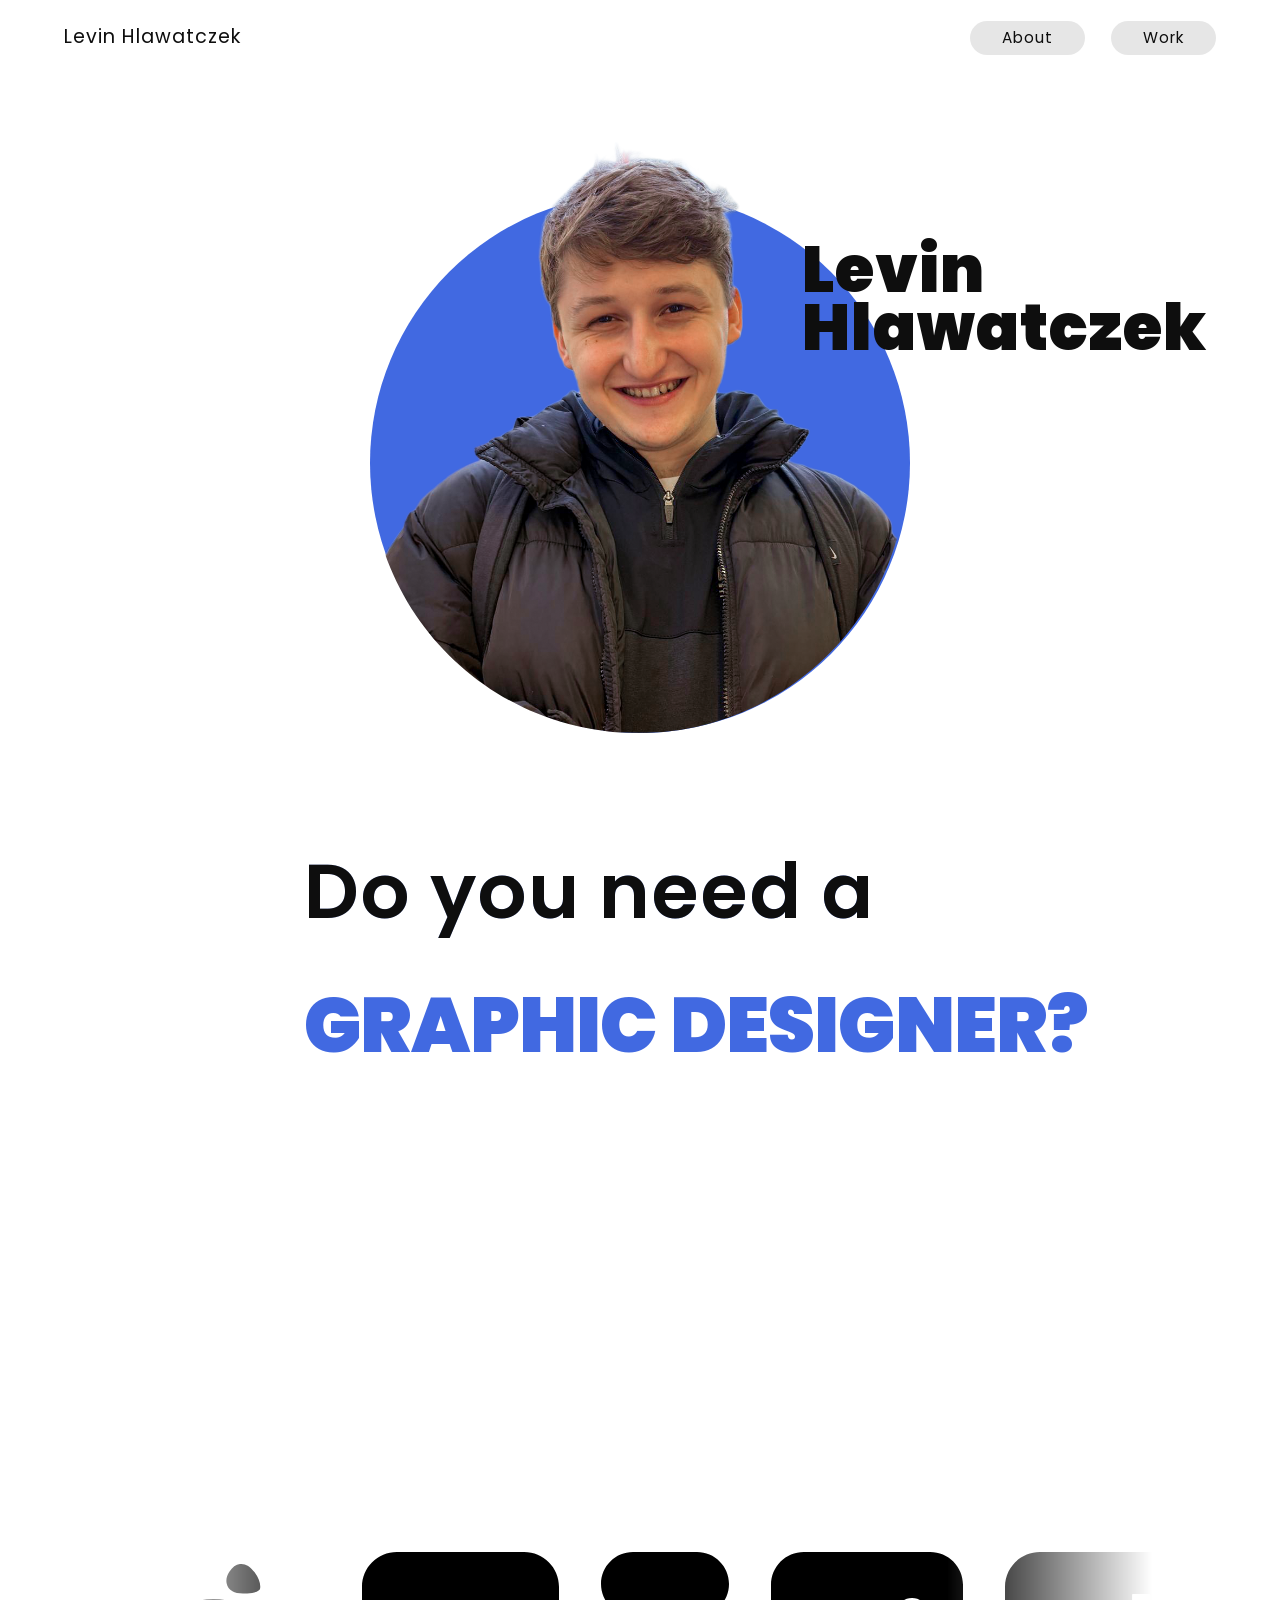
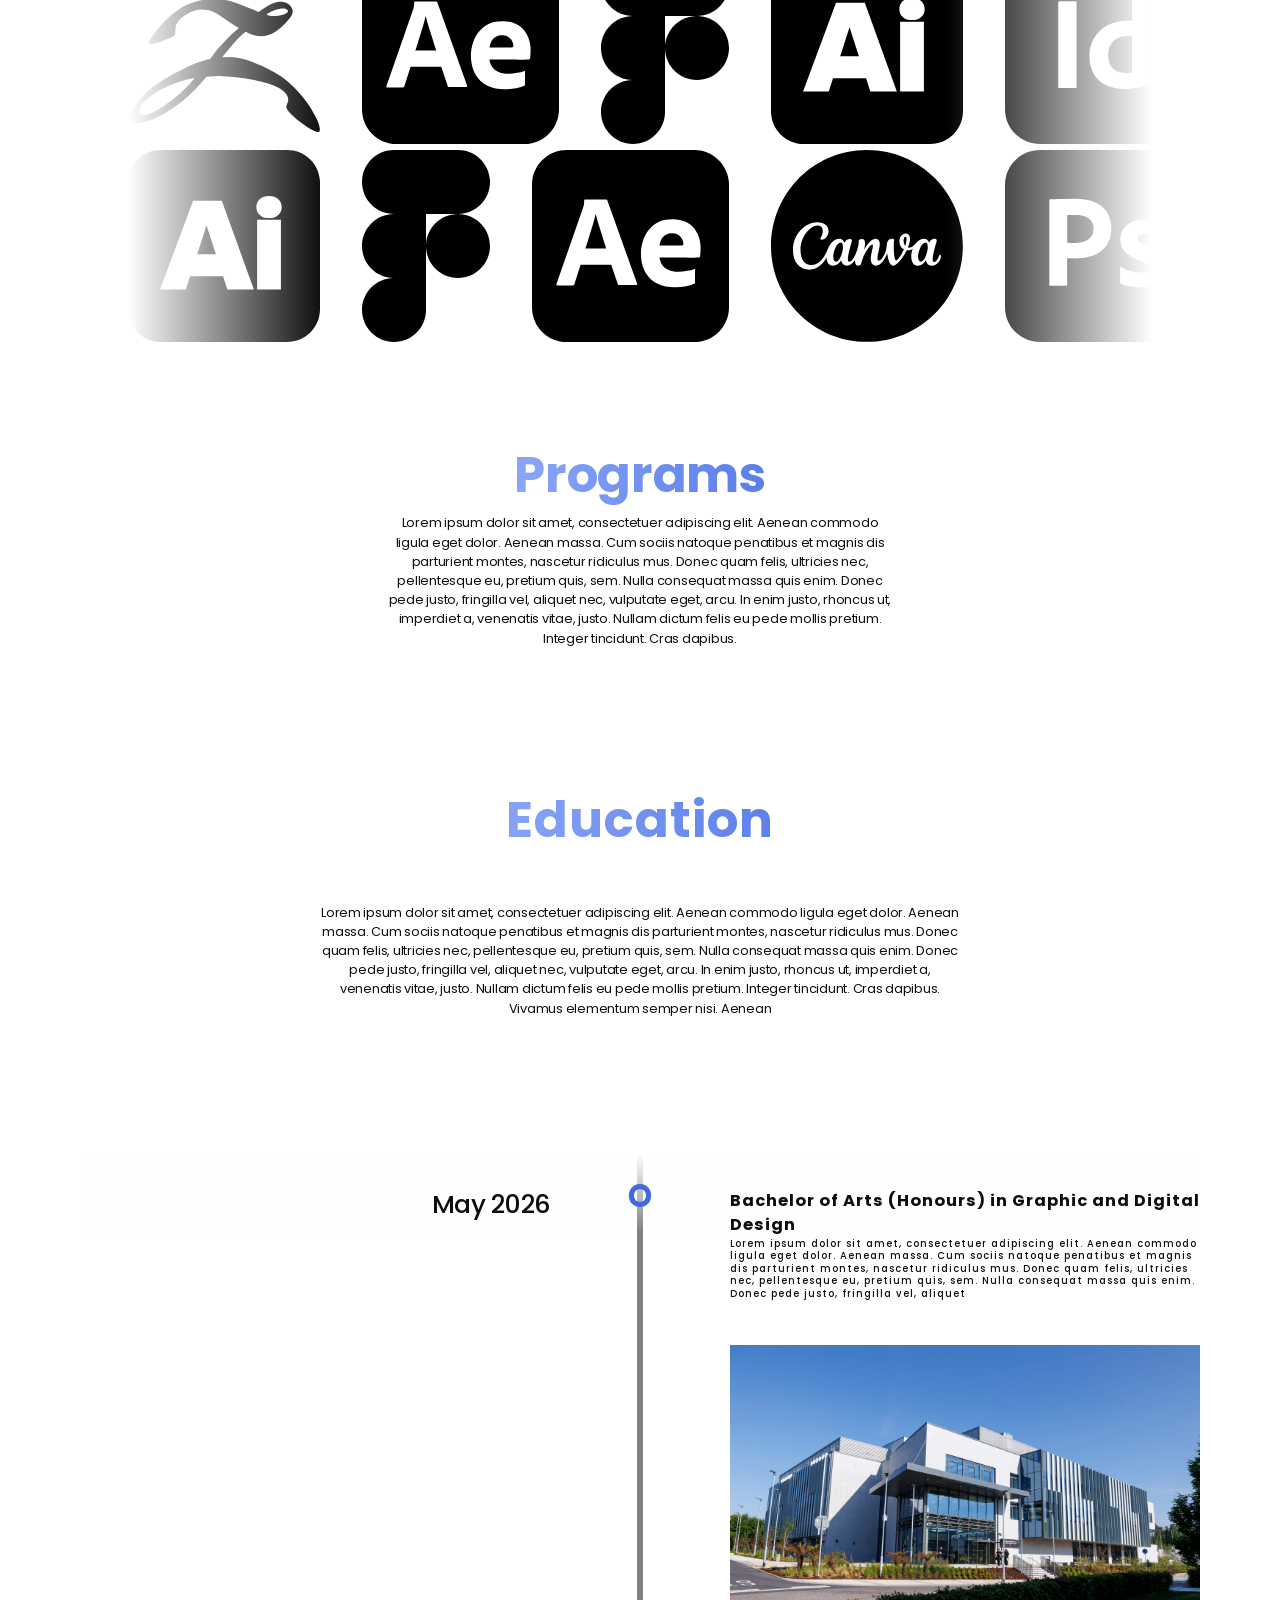
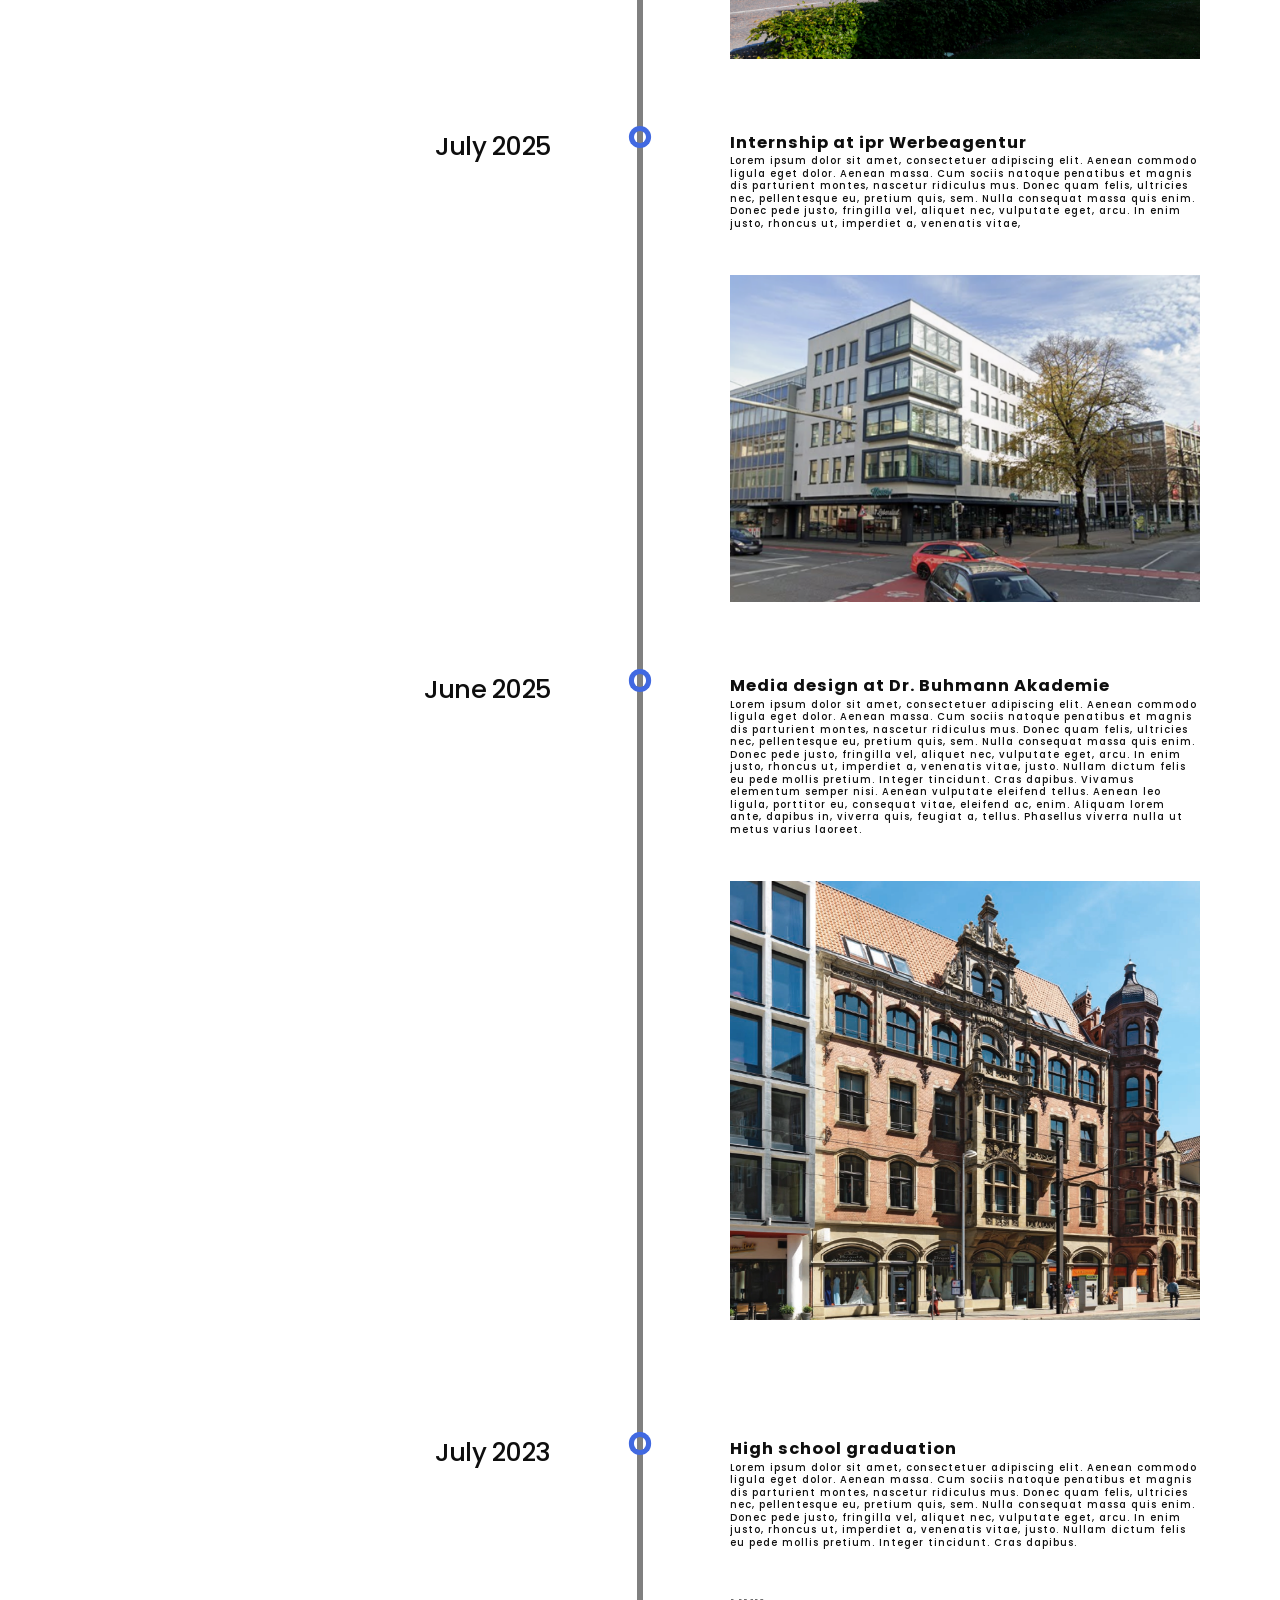
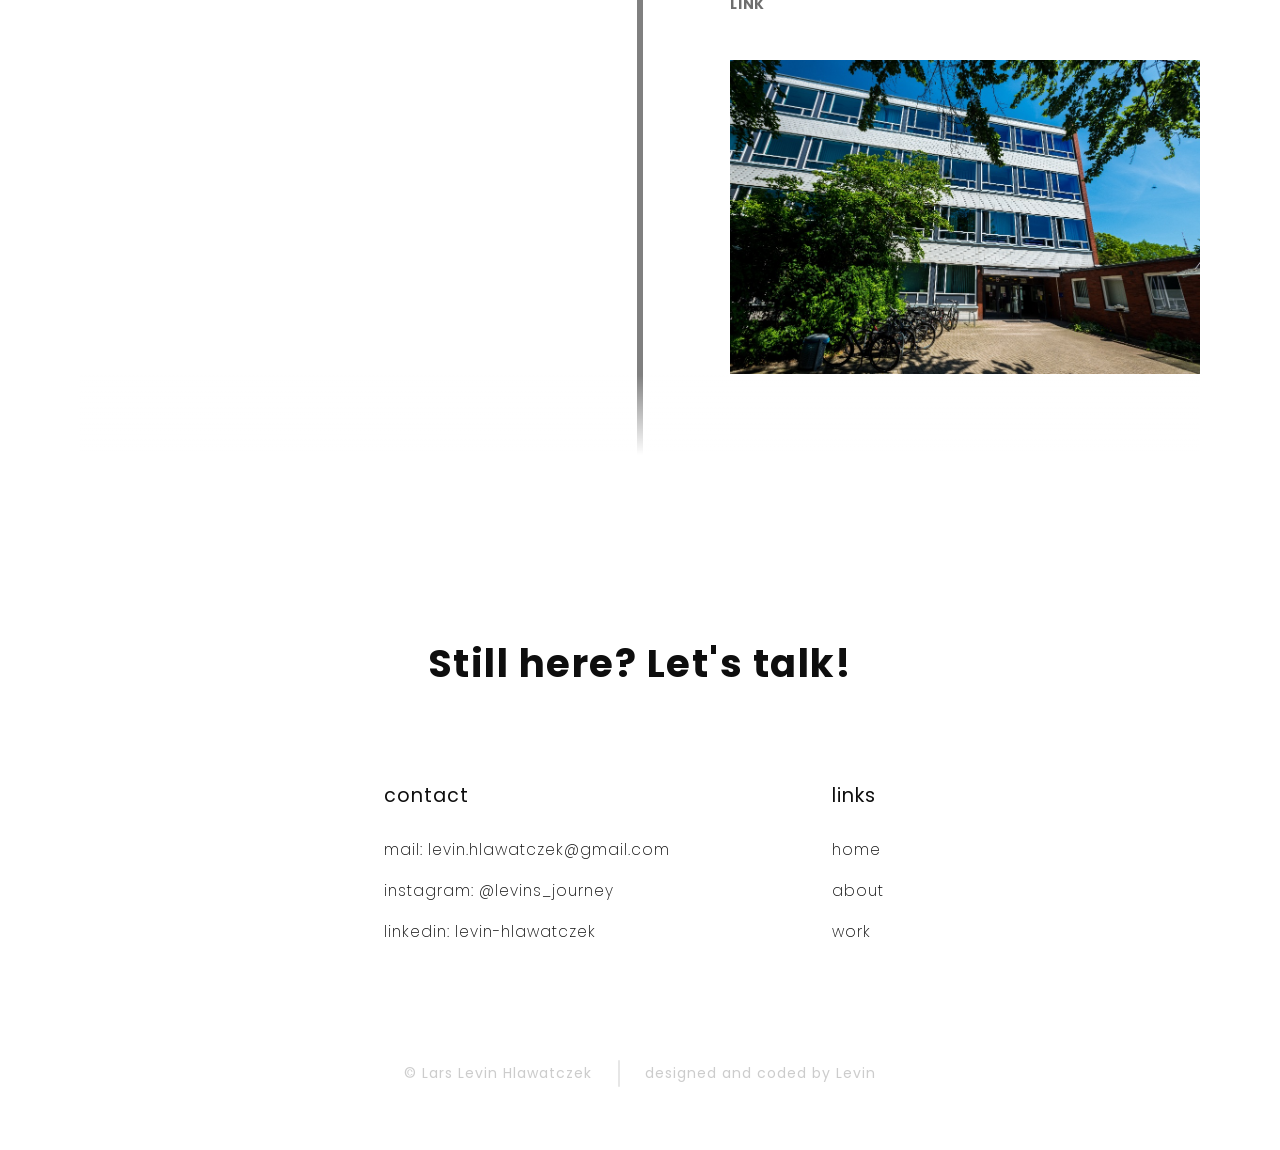
==== commit 8575cd4c: "Add files via upload" ====
--- a/index.html
+++ b/index.html
@@ -114,13 +114,14 @@
                 </div>
             </div>
         </div>
-        <div>
+        <div class="program-text">
             <h2>Programs</h2>
             <p class="paragraph-large">
-                The electric vehicle (EV) revolution began with small, incremental
-                steps. <br />This timeline tracks key moments in the development
-                of
-                electric cars and the global push towards sustainability.
+                Lorem ipsum dolor sit amet, consectetuer adipiscing elit. Aenean commodo ligula eget dolor. Aenean
+                massa. Cum sociis natoque penatibus et magnis dis parturient montes, nascetur ridiculus mus. Donec quam
+                felis, ultricies nec, pellentesque eu, pretium quis, sem. Nulla consequat massa quis enim. Donec pede
+                justo, fringilla vel, aliquet nec, vulputate eget, arcu. In enim justo, rhoncus ut, imperdiet a,
+                venenatis vitae, justo. Nullam dictum felis eu pede mollis pretium. Integer tincidunt. Cras dapibus.
             </p>
 
         </div>
@@ -135,10 +136,13 @@
                             <h2>Education</h2>
                         </div>
                         <p class="paragraph-large">
-                            The electric vehicle (EV) revolution began with small, incremental
-                            steps. <br />This timeline tracks key moments in the development
-                            of
-                            electric cars and the global push towards sustainability.
+                            Lorem ipsum dolor sit amet, consectetuer adipiscing elit. Aenean commodo ligula eget dolor.
+                            Aenean massa. Cum sociis natoque penatibus et magnis dis parturient montes, nascetur
+                            ridiculus mus. Donec quam felis, ultricies nec, pellentesque eu, pretium quis, sem. Nulla
+                            consequat massa quis enim. Donec pede justo, fringilla vel, aliquet nec, vulputate eget,
+                            arcu. In enim justo, rhoncus ut, imperdiet a, venenatis vitae, justo. Nullam dictum felis eu
+                            pede mollis pretium. Integer tincidunt. Cras dapibus. Vivamus elementum semper nisi. Aenean
+
                         </p>
                     </div>
                 </div>
@@ -161,9 +165,11 @@
                             <div class="margin-bottom-medium">
                                 <h3>Bachelor of Arts (Honours) in Graphic and Digital Design</h3>
                                 <div class="timeline_text">
-                                    Tesla introduces its first electric car, the Roadster, showing
-                                    the world the potential of electric vehicles with a range of
-                                    over 200 miles.
+                                    Lorem ipsum dolor sit amet, consectetuer adipiscing elit. Aenean commodo ligula eget
+                                    dolor. Aenean massa. Cum sociis natoque penatibus et magnis dis parturient montes,
+                                    nascetur ridiculus mus. Donec quam felis, ultricies nec, pellentesque eu, pretium
+                                    quis, sem. Nulla consequat massa quis enim. Donec pede justo, fringilla vel, aliquet
+
                                 </div>
                             </div>
                             <div class="timeline_image-wrapper">
@@ -182,9 +188,12 @@
                             <div class="margin-bottom-medium">
                                 <h3>Internship at ipr Werbeagentur</h3>
                                 <div class="timeline_text">
-                                    The Chevy Bolt EV is launched, providing an affordable
-                                    alternative to Tesla’s luxury offerings, and pushing the
-                                    industry closer to mass-market electric vehicles.
+                                    Lorem ipsum dolor sit amet, consectetuer adipiscing elit. Aenean commodo ligula eget
+                                    dolor. Aenean massa. Cum sociis natoque penatibus et magnis dis parturient montes,
+                                    nascetur ridiculus mus. Donec quam felis, ultricies nec, pellentesque eu, pretium
+                                    quis, sem. Nulla consequat massa quis enim. Donec pede justo, fringilla vel, aliquet
+                                    nec, vulputate eget, arcu. In enim justo, rhoncus ut, imperdiet a, venenatis vitae,
+
                                 </div>
                             </div>
                             <div class="timeline_image-wrapper">
@@ -203,10 +212,15 @@
                             <div class="margin-bottom-medium">
                                 <h3>Media design at Dr. Buhmann Akademie</h3>
                                 <div class="timeline_text">
-                                    Governments around the world, including the EU and the US,
-                                    announce ambitious goals for the phase-out of gas-powered
-                                    vehicles, further accelerating the electric vehicle
-                                    transition.
+                                    Lorem ipsum dolor sit amet, consectetuer adipiscing elit. Aenean commodo ligula eget
+                                    dolor. Aenean massa. Cum sociis natoque penatibus et magnis dis parturient montes,
+                                    nascetur ridiculus mus. Donec quam felis, ultricies nec, pellentesque eu, pretium
+                                    quis, sem. Nulla consequat massa quis enim. Donec pede justo, fringilla vel, aliquet
+                                    nec, vulputate eget, arcu. In enim justo, rhoncus ut, imperdiet a, venenatis vitae,
+                                    justo. Nullam dictum felis eu pede mollis pretium. Integer tincidunt. Cras dapibus.
+                                    Vivamus elementum semper nisi. Aenean vulputate eleifend tellus. Aenean leo ligula,
+                                    porttitor eu, consequat vitae, eleifend ac, enim. Aliquam lorem ante, dapibus in,
+                                    viverra quis, feugiat a, tellus. Phasellus viverra nulla ut metus varius laoreet.
                                 </div>
                             </div>
                             <div class="timeline_image-wrapper margin-bottom-medium">
@@ -226,17 +240,20 @@
                             <div class="margin-bottom-medium">
                                 <h3>High school graduation</h3>
                                 <div class="timeline_text">
-                                    Tesla achieves a milestone of producing over 1 million
-                                    vehicles,
-                                    cementing its position as the leader in the electric vehicle
-                                    market.
+                                    Lorem ipsum dolor sit amet, consectetuer adipiscing elit. Aenean commodo ligula eget
+                                    dolor. Aenean massa. Cum sociis natoque penatibus et magnis dis parturient montes,
+                                    nascetur ridiculus mus. Donec quam felis, ultricies nec, pellentesque eu, pretium
+                                    quis, sem. Nulla consequat massa quis enim. Donec pede justo, fringilla vel, aliquet
+                                    nec, vulputate eget, arcu. In enim justo, rhoncus ut, imperdiet a, venenatis vitae,
+                                    justo. Nullam dictum felis eu pede mollis pretium. Integer tincidunt. Cras dapibus.
+
                                 </div>
                             </div>
                             <div class="margin-bottom-medium">
                                 <div class="inline-block">
                                     <a href="https://www.tesla.com" target="_blank"
                                         class="timeline_link inline-blockim">
-                                        Tesla’s achievements
+                                        Link
                                     </a>
                                 </div>
                             </div>
@@ -258,8 +275,10 @@
             <div class="contact">
                 <div class="link-heading">contact</div>
                 <a href="mailto:example@email.com" class="link-text">mail: levin.hlawatczek@gmail.com</a>
-                <a href="https://www.instagram.com/levins_journey/" target="_blank" class="link-text">instagram: @levins_journey</a>
-                <a href="https://www.linkedin.com/in/levin-hlawatczek/" target="_blank" class="link-text">linkedin: levin-hlawatczek</a>
+                <a href="https://www.instagram.com/levins_journey/" target="_blank" class="link-text">instagram:
+                    @levins_journey</a>
+                <a href="https://www.linkedin.com/in/levin-hlawatczek/" target="_blank" class="link-text">linkedin:
+                    levin-hlawatczek</a>
             </div>
             <div class="links">
                 <div class="link-heading">links</div>
--- a/styleguide.css
+++ b/styleguide.css
@@ -8,6 +8,6 @@
     --grey: rgb(128, 128, 128);
     --soft-grey: rgba(128, 128, 128, 0.2);
     --background-colour-transparent: rgba(255, 255, 255, 0);
-    --me-size: 60vh;
+    --copyright-color: rgba(128, 128, 128, 0.4);
     
 }
--- a/globals.css
+++ b/globals.css
@@ -19,6 +19,15 @@
     line-height: 1.5;
 }
 
+a {
+    text-decoration: none;
+}
+
+ul {
+    list-style-type: none;
+    padding: 0;
+}
+
 .navbar {
     position: fixed;
     z-index: 100;
@@ -61,10 +70,6 @@
     color: var(--background-colour);
 }
 
-a {
-    text-decoration: none;
-}
-
 footer {
     position: relative;
     background-color: var(--background-colour);
@@ -137,7 +142,7 @@
     height: 7vh;
     align-items: center;
     gap: 2vw;
-    color: var(--soft-grey);
+    color: var(--copyright-color);
 }
 
 h1 {
@@ -207,4 +212,34 @@
     .margin-bottom-xlarge {
         margin-bottom: 48px;
     }
-}+}
+
+@media (max-width: 600px) {
+    .navbar {
+    position: sticky;
+    }
+
+    .nav-links {   
+        gap: 3vw;
+    }
+
+    .nav-links a {
+        font-size: 3vw;
+        padding: 1vw 5vw;
+    }
+
+    .home-button {
+        font-size: 4vw;
+    }
+
+
+    
+}
+
+@media (min-width: 601px) and (max-width: 1024px) {
+    
+}
+
+@media (min-width: 1025px) {
+    
+}
--- a/index.css
+++ b/index.css
@@ -1,4 +1,8 @@
 * {
+    --me-size: 60vh;
+    --changing-text-height: 12vw;
+
+
     box-sizing: border-box;
     z-index: 1;
     color: var(--text-colour);
@@ -76,11 +80,11 @@
 }
 
 .changing-text {
-    margin: -10px 0px -10px;
+    margin: -1vw 0px -1vw;
     border: 0px solid #dddee0;
-    height: 16vh;
-    line-height: 16vh;
-    font-size: 12vh;
+    height: var(--changing-text-height);
+    line-height: var(--changing-text-height);
+    font-size: 6vw;
     font-style: normal;
     font-weight: 900;
     letter-spacing: -0.8px;
@@ -96,54 +100,54 @@
 
 @keyframes textChange {
     0% {
-        top: 0vh;
+        top: calc(var(--changing-text-height)*0);
     }
 
     15% {
-        top: 0vh;
+        top: calc(var(--changing-text-height)*0);
     }
 
     20% {
-        top: -16vh  ;
+        top: calc(var(--changing-text-height) * -1);
     }
 
     35% {
-        top: -16vh;
+        top: calc(var(--changing-text-height) * -1);
     }
 
     40% {
-        top: -32vh;
+        top: calc(var(--changing-text-height) * -2);
     }
 
     55% {
-        top: -32vh;
+        top: calc(var(--changing-text-height) * -2);
     }
 
     60% {
-        top: -48vh;
+        top: calc(var(--changing-text-height) * -3);
     }
 
     75% {
-        top: -48vh;
+        top: calc(var(--changing-text-height) * -3);
     }
 
     80% {
-        top: -64vh;
+        top: calc(var(--changing-text-height) * -4);
     }
 
     95% {
-        top: -64vh;
+        top: calc(var(--changing-text-height) * -4);
     }
 
     100% {
-        top: -80vh;
+        top: calc(var(--changing-text-height) * -5);
     }
 
 
 }
 
 .black-h2 {
-    font-size: 8vh;
+    font-size: 6vw;
     font-weight: 600;
     color: var(--text-colour);
     -webkit-text-fill-color: var(--text-colour);
@@ -151,7 +155,7 @@
 
 .role-overlay-fade-top {
     background-image: linear-gradient(var(--background-colour), var(--background-colour-transparent));
-    height: 10px;
+    height: 1vw;
     position: relative;
     inset: 0% 0% auto;
     z-index: 2;
@@ -159,7 +163,7 @@
 
 .role-overlay-fade-bottom {
     background-image: linear-gradient(to top, var(--background-colour), var(--background-colour-transparent));
-    height: 10px;
+    height: 1vw;
     position: relative;
     inset: auto 0% 0%;
     z-index: 2;
@@ -252,6 +256,13 @@
     }
 }
 
+.program-text {
+    letter-spacing: -0.02em;
+    font-size: 1vw;
+    max-width: 40vw;
+    text-align: center;
+}
+
 
 
 /* timeline area */
@@ -430,4 +441,42 @@
     height: 80px;
     position: absolute;
     inset: auto 0% 0%;
-}+}
+
+@media (max-width: 600px) {
+   * {
+    --me-size: 40vh;
+   }
+
+   h1 {
+    font-size: 8vw;
+   }
+
+   .section-hero {
+    padding: calc(0.75rem + 4vh) 0 calc(0.75rem + 12vh);
+   }
+
+   .Levin-Hlawatczek {
+    top: 100%;
+    left: 0%;
+    line-height: 8vw;
+   }
+
+   .roles {
+    padding: 22vh 0 30vh 8vw;
+   }
+
+    .black-h2 {
+        font-size: 6vw;
+        font-weight: 800;
+    }
+
+}
+
+@media (min-width: 601px) and (max-width: 1024px) {
+    
+}
+
+@media (min-width: 1025px) {
+    
+}
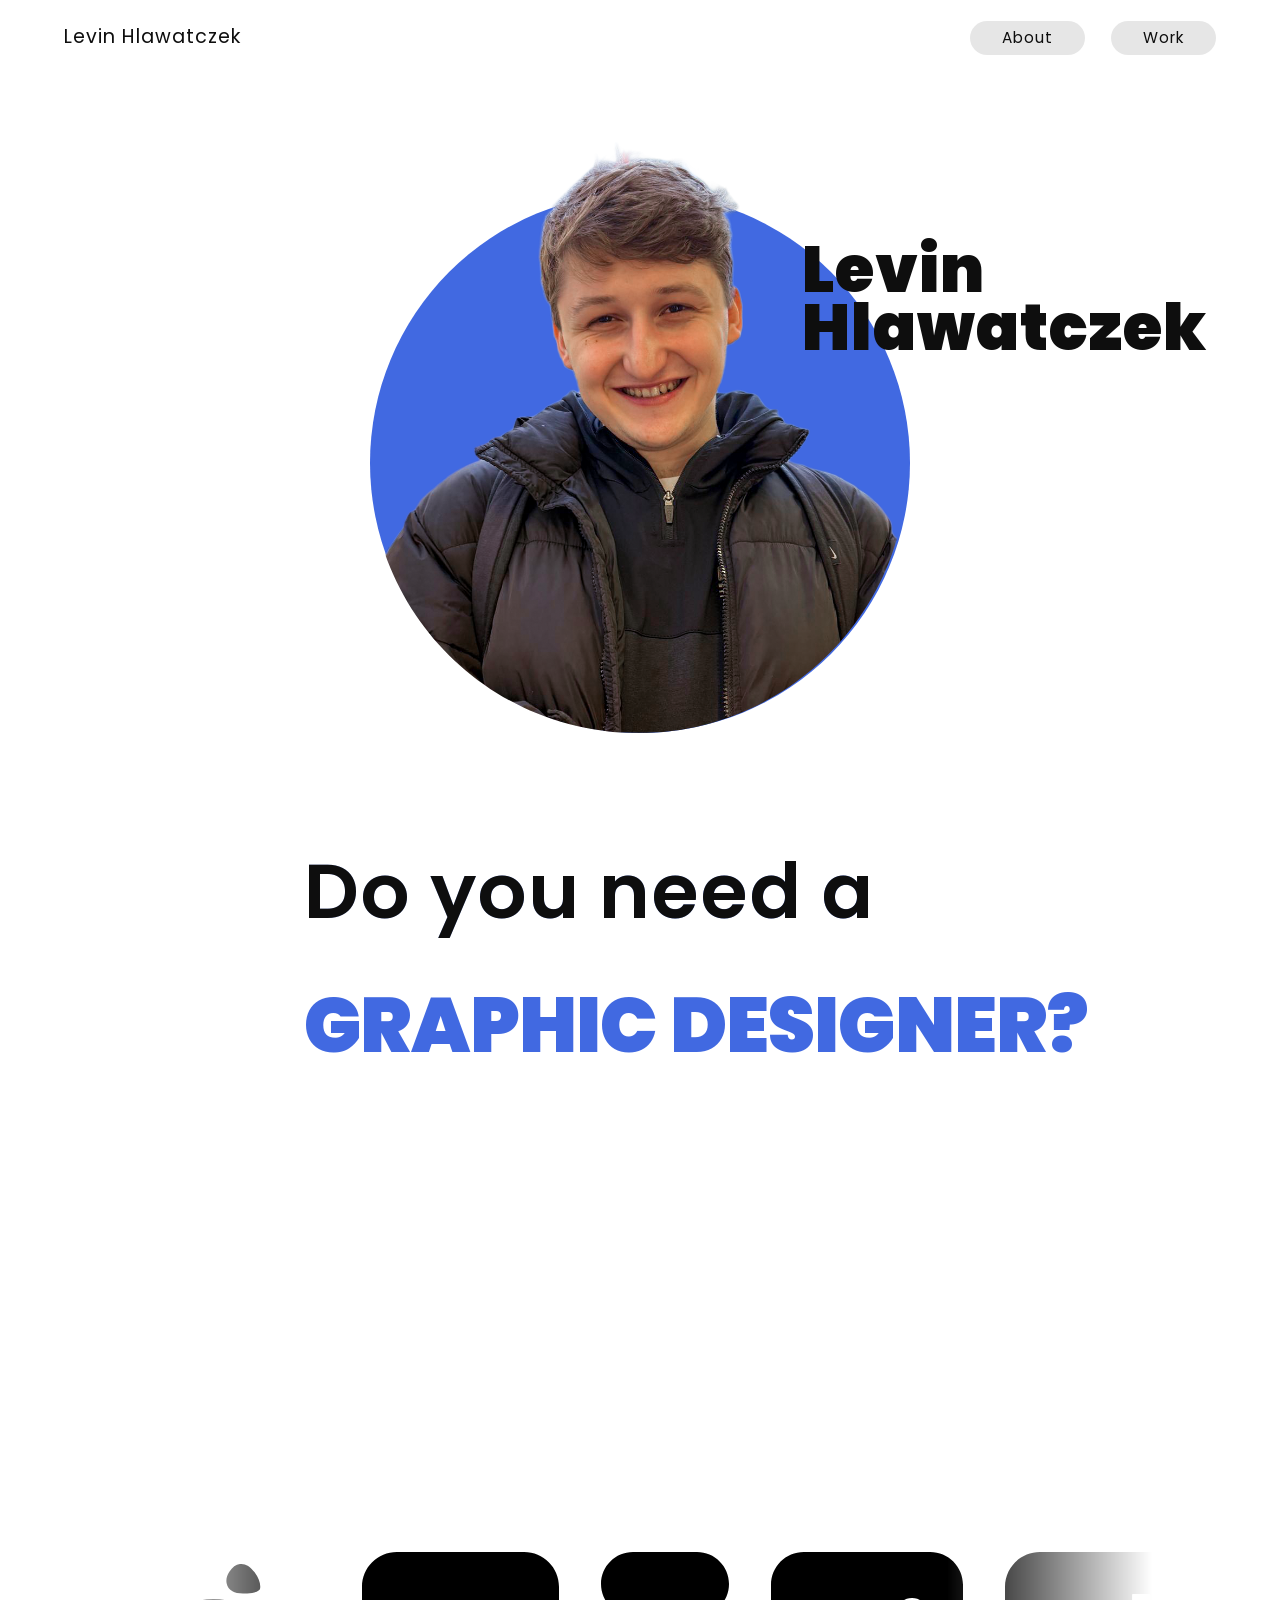
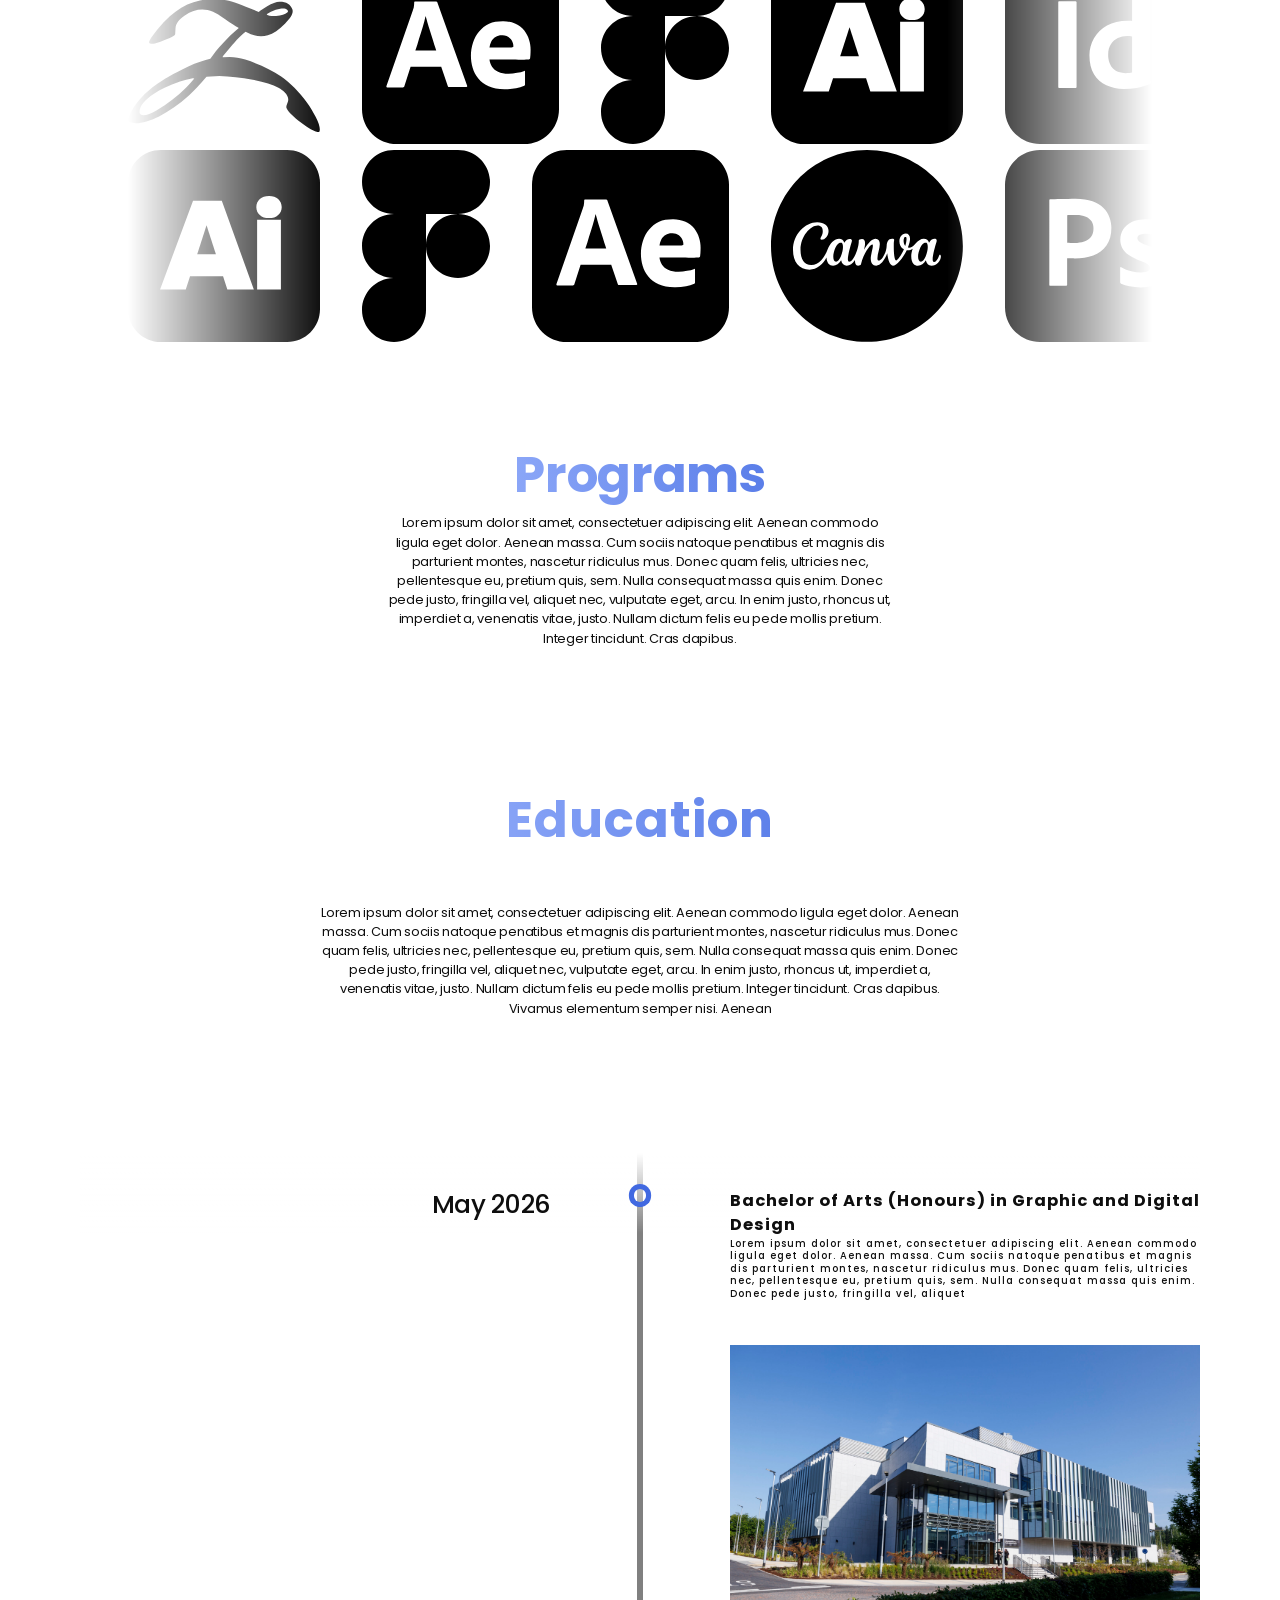
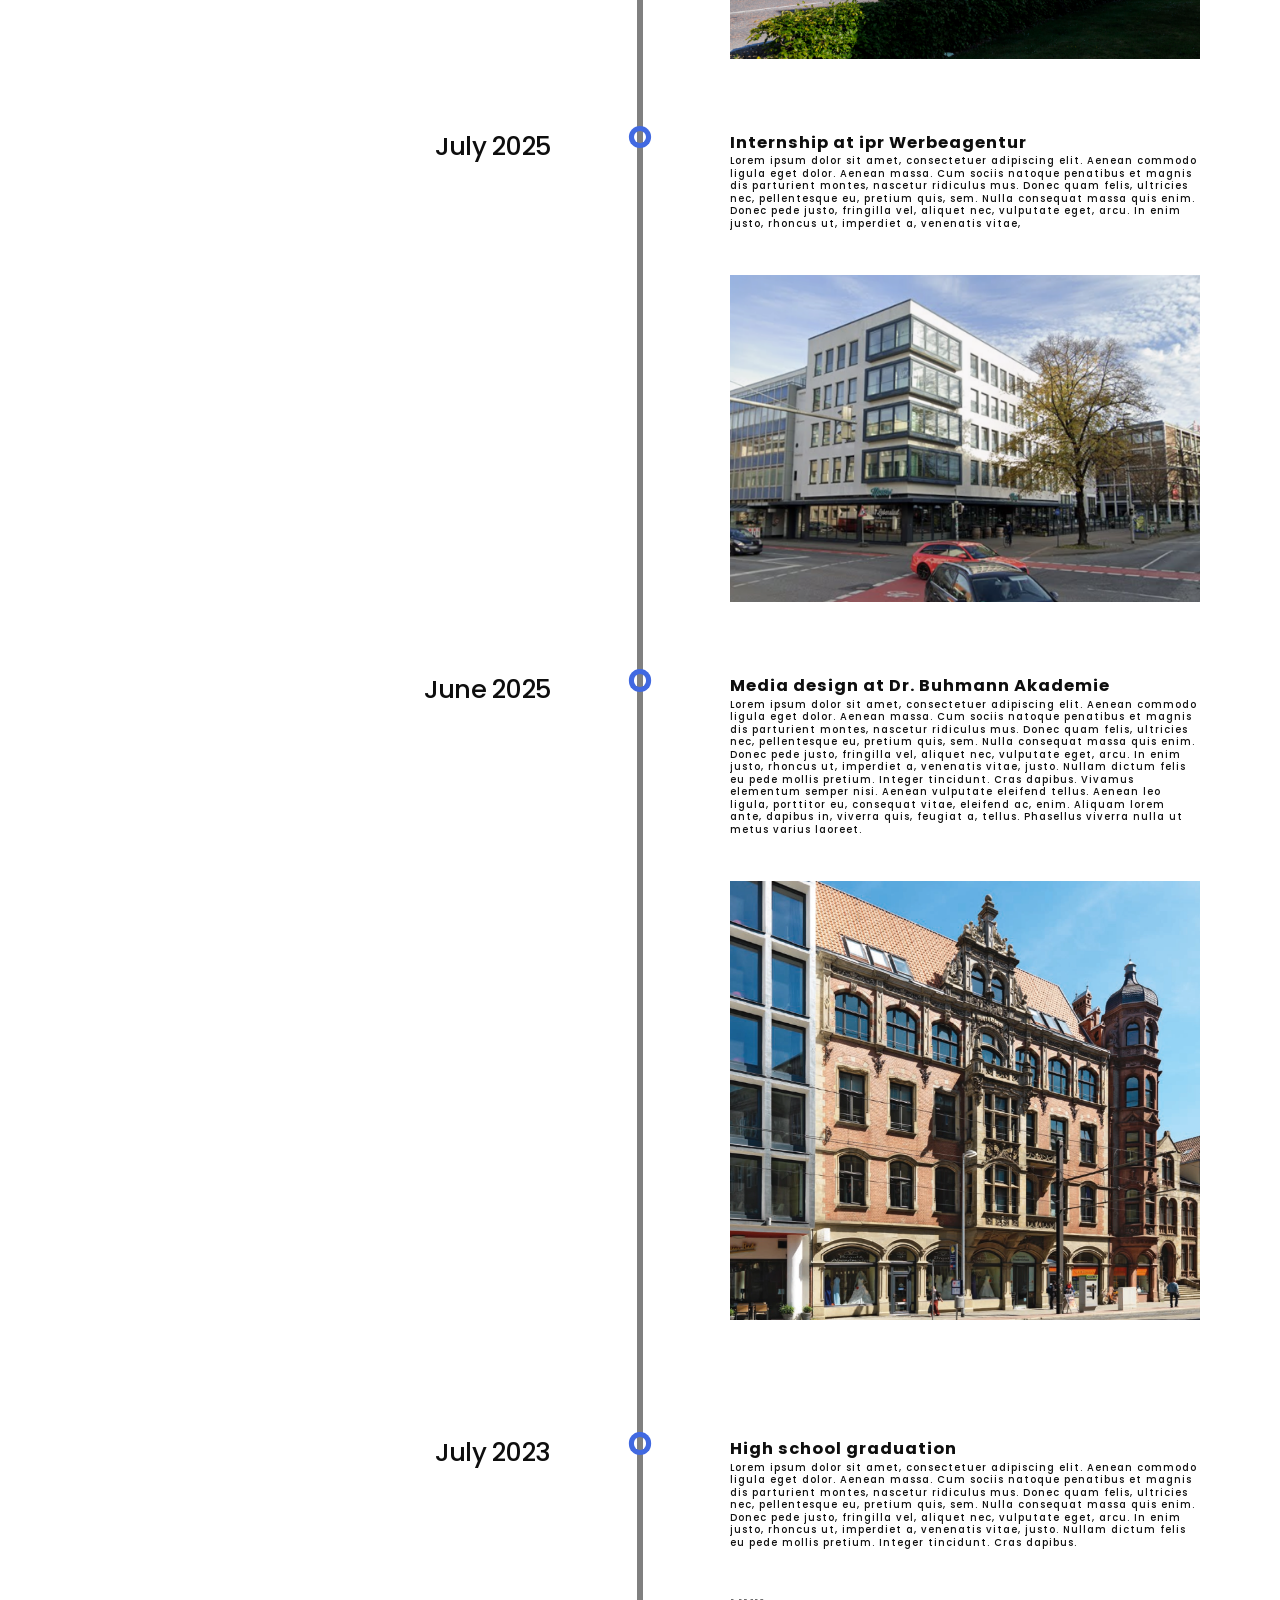
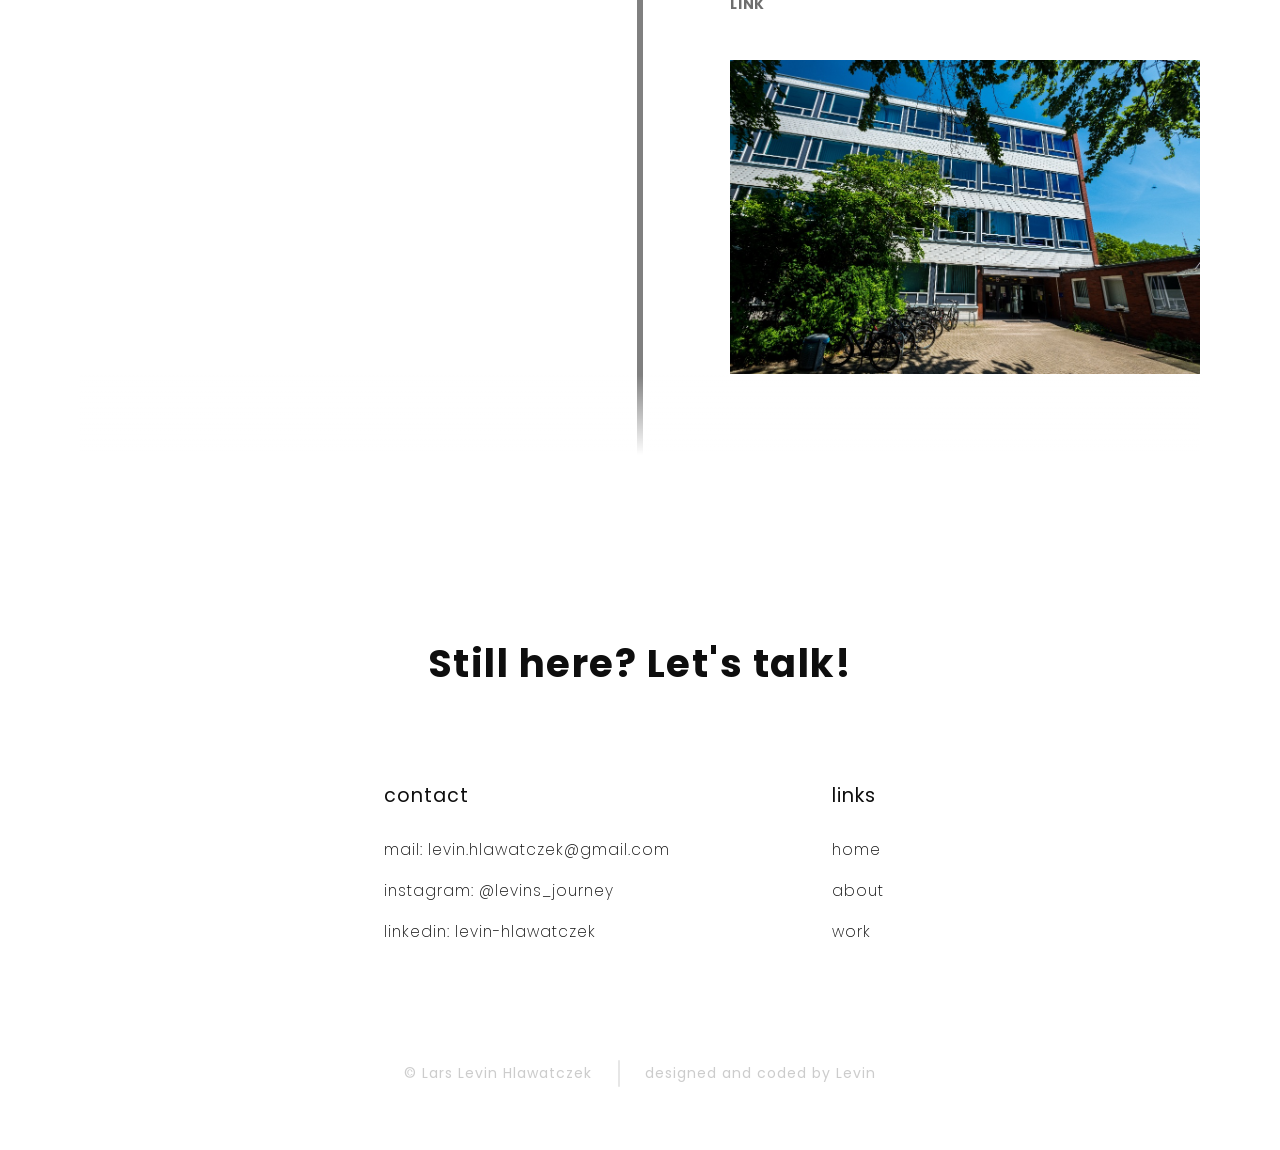
==== commit cefbf63e: "Add files via upload" ====
--- a/index.html
+++ b/index.html
@@ -251,7 +251,7 @@
                             </div>
                             <div class="margin-bottom-medium">
                                 <div class="inline-block">
-                                    <a href="https://www.tesla.com" target="_blank"
+                                    <a href="https://levinhla.github.io/levin-portfolio/" target="_blank"
                                         class="timeline_link inline-blockim">
                                         Link
                                     </a>
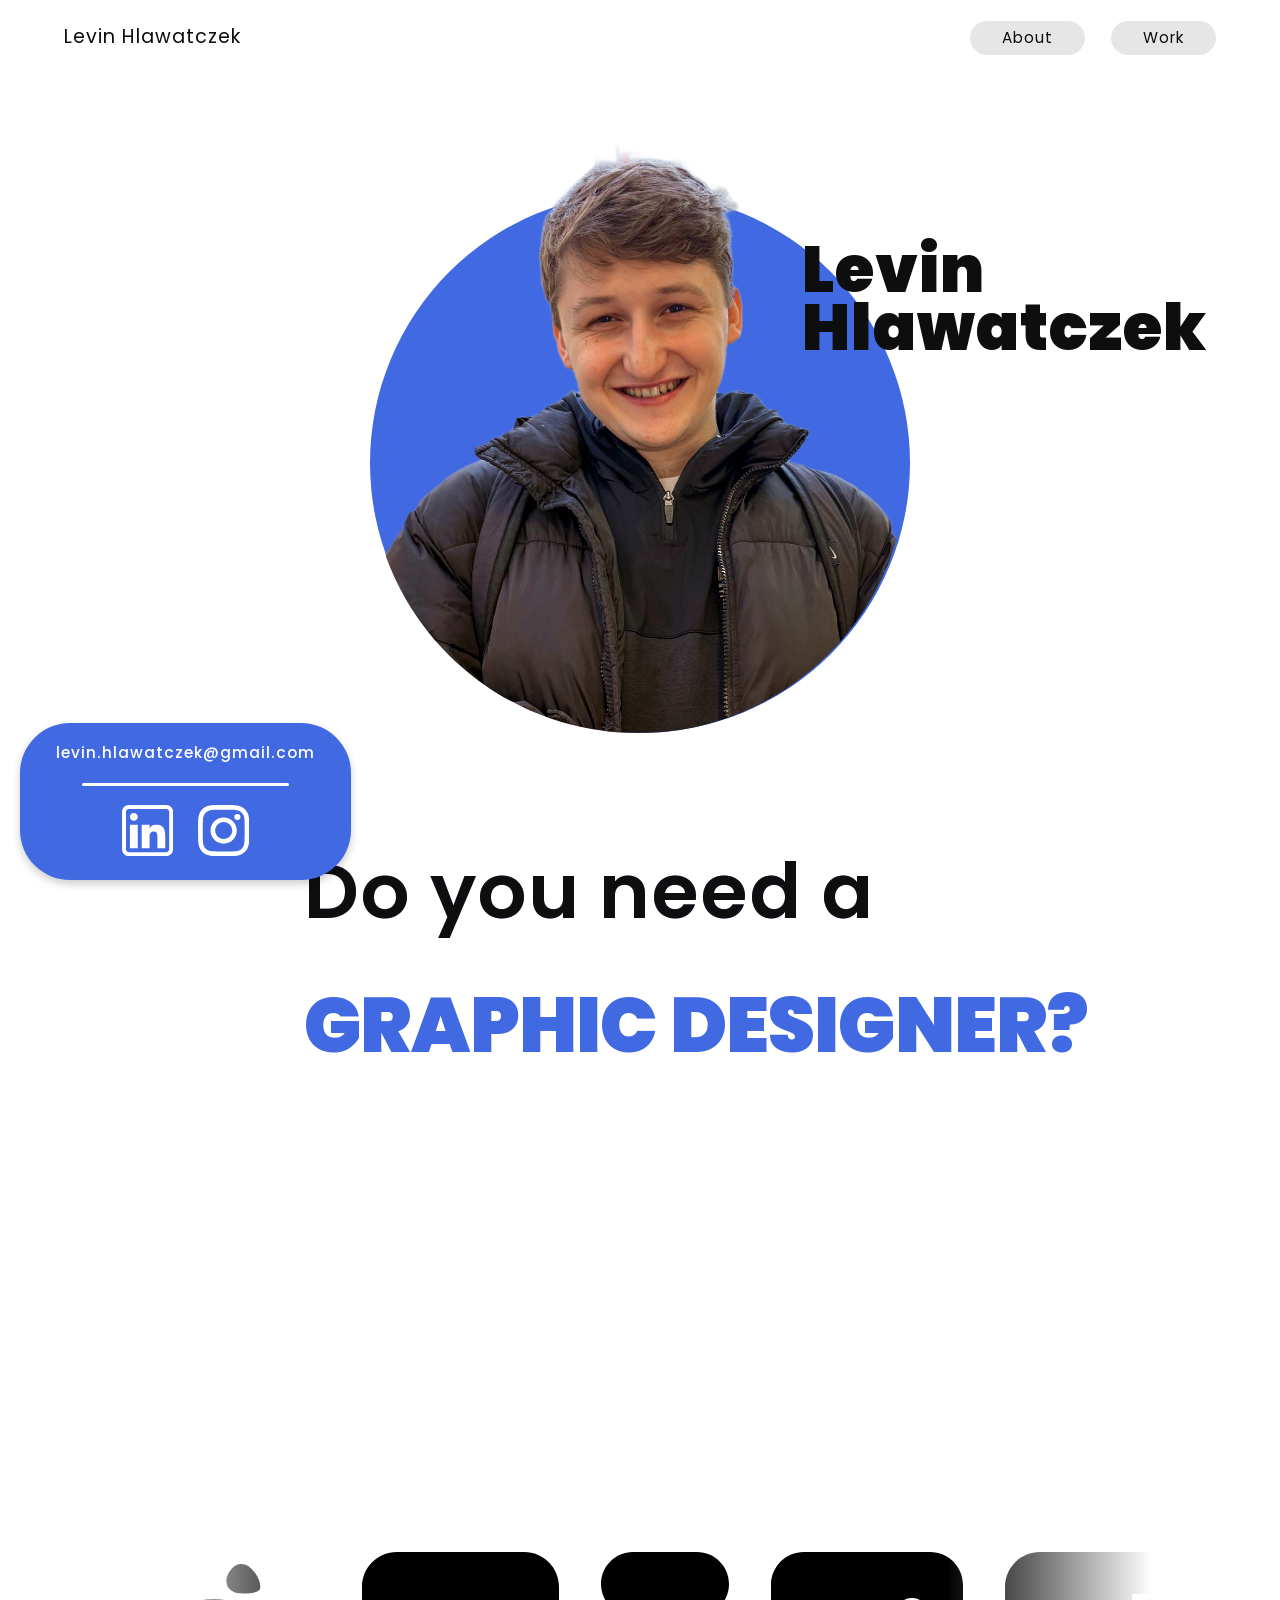
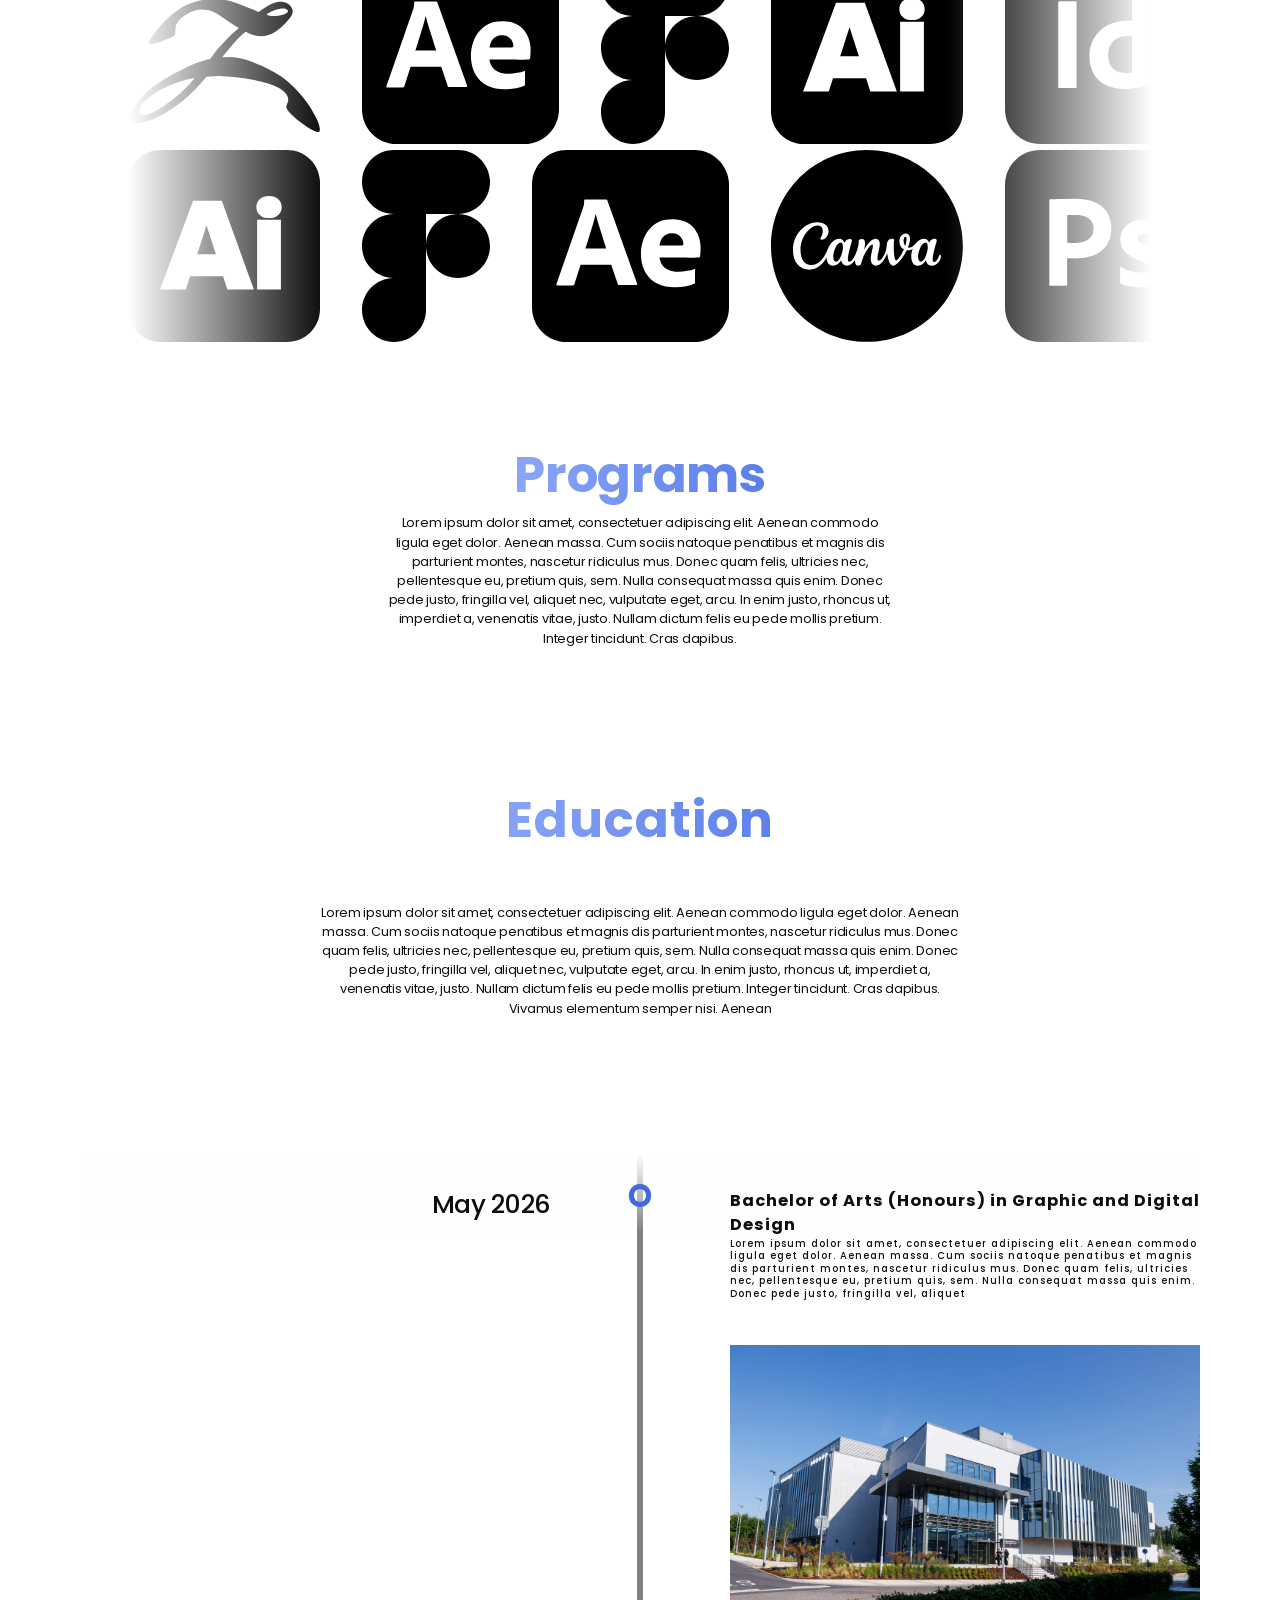
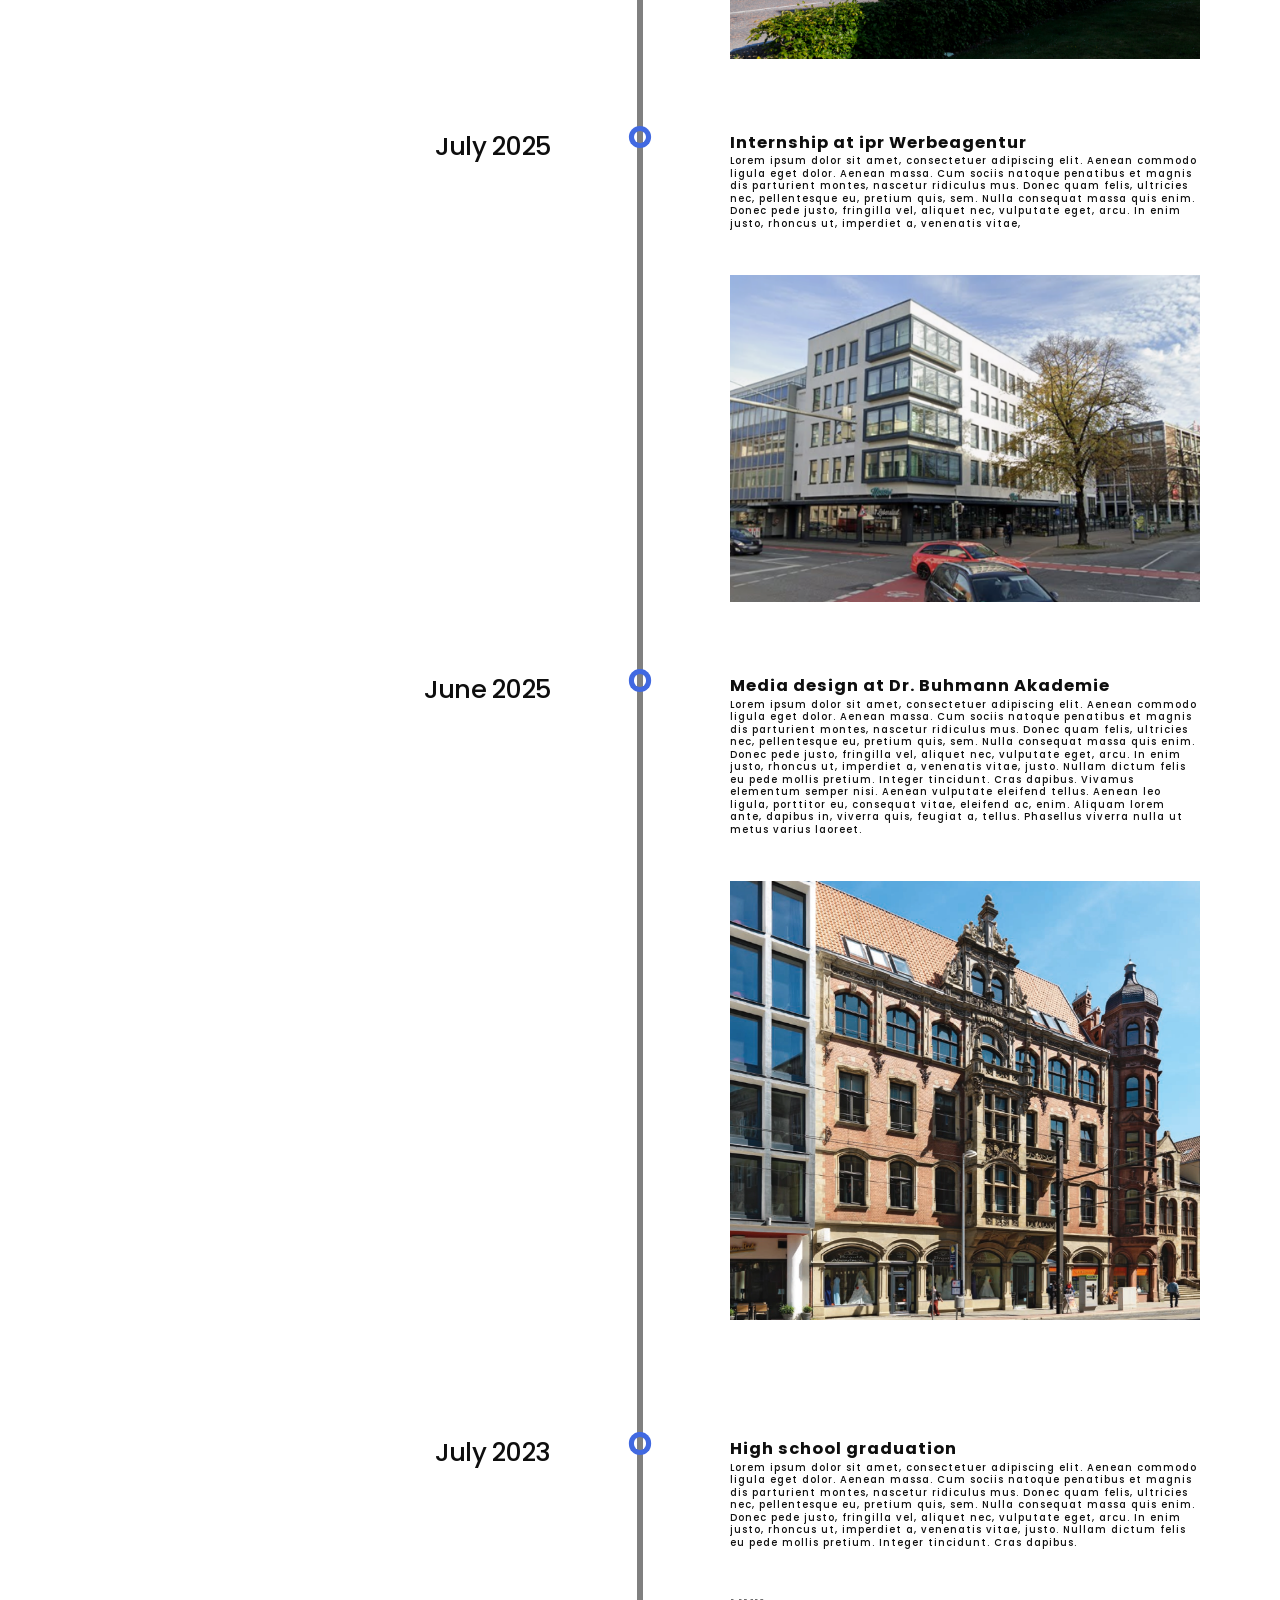
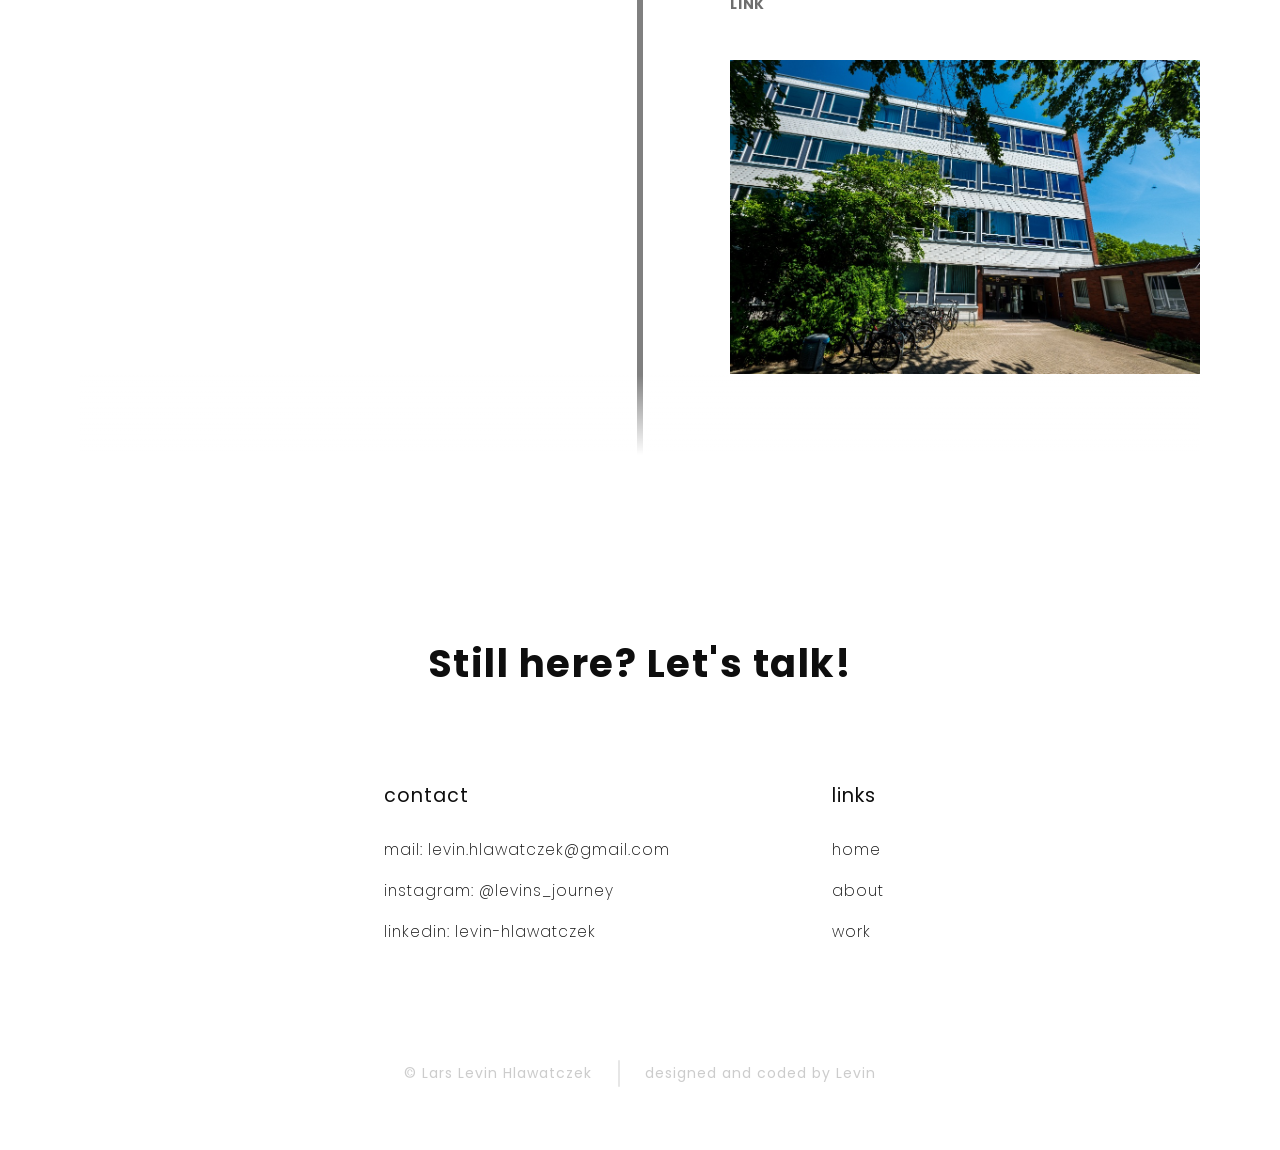
==== commit 0df6d11f: "Add files via upload" ====
--- a/index.html
+++ b/index.html
@@ -21,6 +21,7 @@
             </ul>
         </div>
     </nav>
+
     <section class="section-hero">
 
         <div class="me">
@@ -269,6 +270,32 @@
             </div>
         </div>
     </div>
+        <div class="contact-box">
+        <a href="mailto:levin.hlawatczek@gmail.com">levin.hlawatczek@gmail.com</a>
+        <hr>
+        <div class="socials">
+            <a href="https://www.linkedin.com/in/levin-hlawatczek/" target="_blank">
+                <svg id="Layer_6" xmlns="http://www.w3.org/2000/svg" version="1.1" viewBox="0 0 384 383.12">
+                    <path
+                        d="M383.55,332.82c-.9,27.46-23.25,49.53-50.55,50.26H50.64c-27.11-.91-49.14-22.78-50.19-49.9V49.94C1.49,22.93,23.33,1.06,50.34.04h283.24c27.24,1.01,49.19,23.18,49.96,50.39v282.38ZM332.23,353.58c11.81,0,21.81-9.8,21.81-21.54V51.1c0-12.6-10.69-21.63-22.79-21.63l-278.83.02c-12.28,0-22.5,9.43-22.5,21.95v280.26c0,12.01,9.89,21.9,21.9,21.9h280.4Z" />
+                    <path
+                        d="M324.56,324.13l-58.93.02v-89.46c-.25-8.14-.72-16.84-4.37-24.02-2.76-5.43-7.48-9.26-13.5-10.75-7.08-1.75-14.5-1.5-21.51.5-6.73,1.92-11.91,6.43-14.87,12.68-4.22,8.92-4.49,19.61-4.68,29.54v81.52s-58.93,0-58.93,0v-176.77s58.93-.02,58.93-.02v25.35c0,.32.22.57.73.48,8.12-16.29,22.97-24.03,40.83-25.46,8.08-.65,15.98-.45,23.98.75,45.39,6.85,51.9,46.08,52.32,85.86v89.8Z" />
+                    <polygon points="118.3 324.11 59.38 324.16 59.38 147.37 118.3 147.36 118.3 324.11" />
+                    <path
+                        d="M84.75,59.25c16.36-2.28,31.07,9.17,33.29,25.12,2.24,16.11-9.04,31-25.14,33.26s-30.85-8.92-33.21-24.87,8.66-31.22,25.07-33.51Z" />
+                </svg>
+            </a>
+            <a href="https://www.instagram.com/levins_journey/" target="_blank">
+                <svg id="Layer_4" xmlns="http://www.w3.org/2000/svg" version="1.1" viewBox="0 0 384 383.12">
+                    <path
+                        d="M384,106.91v166.17c-.6.15-1.02,1.28-.86,2.15.64,3.57-.23,6.54-.7,9.85-1.36,9.57-3.14,18.36-6.22,27.48-10.55,31.23-35.42,54.64-67.14,63.76-10.87,3.13-21.39,4.49-32.64,5.74l-13.89.31c-.52.01-.83.45-.79.75H123.75c.04-.3-.26-.73-.79-.74l-14.63-.32c-10-1.19-19.29-2.46-29-4.89-36.09-9.03-63.5-36.49-72.71-72.49-3.65-14.29-5.43-28.31-5.55-43.19l-.4-49.72c0-.57-.34-.83-.68-.82l.36-38.89.71-49.83c.21-14.91,1.87-28.97,5.46-43.3C15.69,42.41,43.25,14.64,80.01,5.69,94.5,2.16,108.92.26,124.23.23l136.27-.23,12.5,1.06c12.64,1.07,24.45,2.29,36.61,5.81,26.98,7.8,49.29,26.05,61.68,51.27,6.1,12.42,9.2,25.3,11.17,38.92.34,2.38,1.31,4.34.72,6.99-.24,1.08.25,2.3.82,2.86ZM229.51,348.54c15.7-.03,30.79-.37,46.37-1.4,9.25-.61,17.82-2.05,26.56-4.93,19.82-6.52,34.83-21.57,41.31-41.36,2.92-8.93,4.68-17.71,4.96-27.15l1.34-45.57v-72.55c0-15.51-.38-30.23-1.3-45.58-.54-9.09-1.94-17.5-4.51-26.16-6.38-21.44-22.83-37.47-44.37-43.59-10.18-2.89-19.97-4.36-30.68-4.51l-76.43-1.04-76.43,1.06c-10.69.15-20.45,1.56-30.67,4.56-17.57,5.15-32.29,16.81-40.24,33.39-4.71,9.81-7.06,20.03-8.03,30.94-1.45,16.41-1.75,32.12-1.76,48.68l-.02,75.54c0,16.53.38,32.26,1.63,48.66.63,8.17,2.18,15.59,4.61,23.28,6.47,20.45,22.41,35.88,42.99,41.95,9.2,2.71,17.96,4.04,27.7,4.59,23.74,1.33,46.83,1.32,70.56,1.27l46.41-.09Z" />
+                    <path
+                        d="M291.38,191.52c0,54.39-44.18,98.48-98.67,98.48s-98.67-44.09-98.67-98.48,44.18-98.48,98.67-98.48,98.67,44.09,98.67,98.48ZM256.65,191.53c0-35.25-28.63-63.82-63.94-63.82s-63.94,28.57-63.94,63.82,28.63,63.82,63.94,63.82,63.94-28.57,63.94-63.82Z" />
+                    <ellipse cx="295.26" cy="89.18" rx="23.05" ry="23.01" />
+                </svg>
+            </a>
+        </div>
+    </div>
     <footer class="footer">
         <h5 class="footer-heading">Still here? Let's talk!</h5>
         <div class="all-links">
--- a/styleguide.css
+++ b/styleguide.css
@@ -2,9 +2,11 @@
     --text-font-family: "Poppins", Helvetica;
     --accent-colour: rgb(65, 105, 225);
     --soft-accent-colour: rgba(65, 105, 225, 0.6);
+    --accent-colour-hard: rgb(15, 58, 185);
     --accent-colour-2: rgb(164, 187, 255);
     --background-colour: rgb(255, 255, 255);
     --text-colour: rgb(14, 14, 14);
+    --text-color-soft: rgba(14, 14, 14, 0.8);
     --grey: rgb(128, 128, 128);
     --soft-grey: rgba(128, 128, 128, 0.2);
     --background-colour-transparent: rgba(255, 255, 255, 0);
--- a/globals.css
+++ b/globals.css
@@ -3,6 +3,7 @@
 * {
     margin: 0px;
     background-clip: border-box;
+    color: var(--text-colour);
 }
 
 html,
@@ -145,6 +146,60 @@
     color: var(--copyright-color);
 }
 
+.contact-box {
+    position: fixed;
+    z-index: 100;
+    bottom: 20px;
+    left: 20px;
+    background-color: var(--accent-colour);
+    color: var(--background-colour);
+    padding: 2vh 4vh;
+    border-radius: 50px;
+    display: flex;
+    flex-direction: column;
+    align-items: center;
+    justify-content: center;
+    gap: 1vh;
+    font-size: 1.2vw;
+    font-weight: 500;
+    box-shadow: 0 4px 8px rgba(0, 0, 0, 0.2);
+    animation: fade-out linear forwards;
+    animation-timeline: view();
+    animation-range: contain 0vh 50vh;
+    opacity: 1;
+}
+
+@keyframes fade-out {
+    to {
+        opacity: 0;
+    }
+}
+
+.contact-box a {
+    color: var(--background-colour);
+}
+
+.contact-box hr {
+    border: none;
+    width: 80%;
+    border-radius: 50px;
+    border-top: 0.4vh solid var(--background-colour);
+    margin: 10px 0;
+}
+
+.contact-box svg {
+    width: 4vw;
+    height: 4vw;
+    fill: var(--background-colour);
+}
+
+.socials {
+    display: flex;
+    align-items: center;
+    justify-content: center;
+    gap: 2vw;
+}
+
 h1 {
     font-family: var(--text-font-family);
     font-size: 5vw;
--- a/index.css
+++ b/index.css
@@ -5,7 +5,6 @@
 
     box-sizing: border-box;
     z-index: 1;
-    color: var(--text-colour);
 }
 
 img {
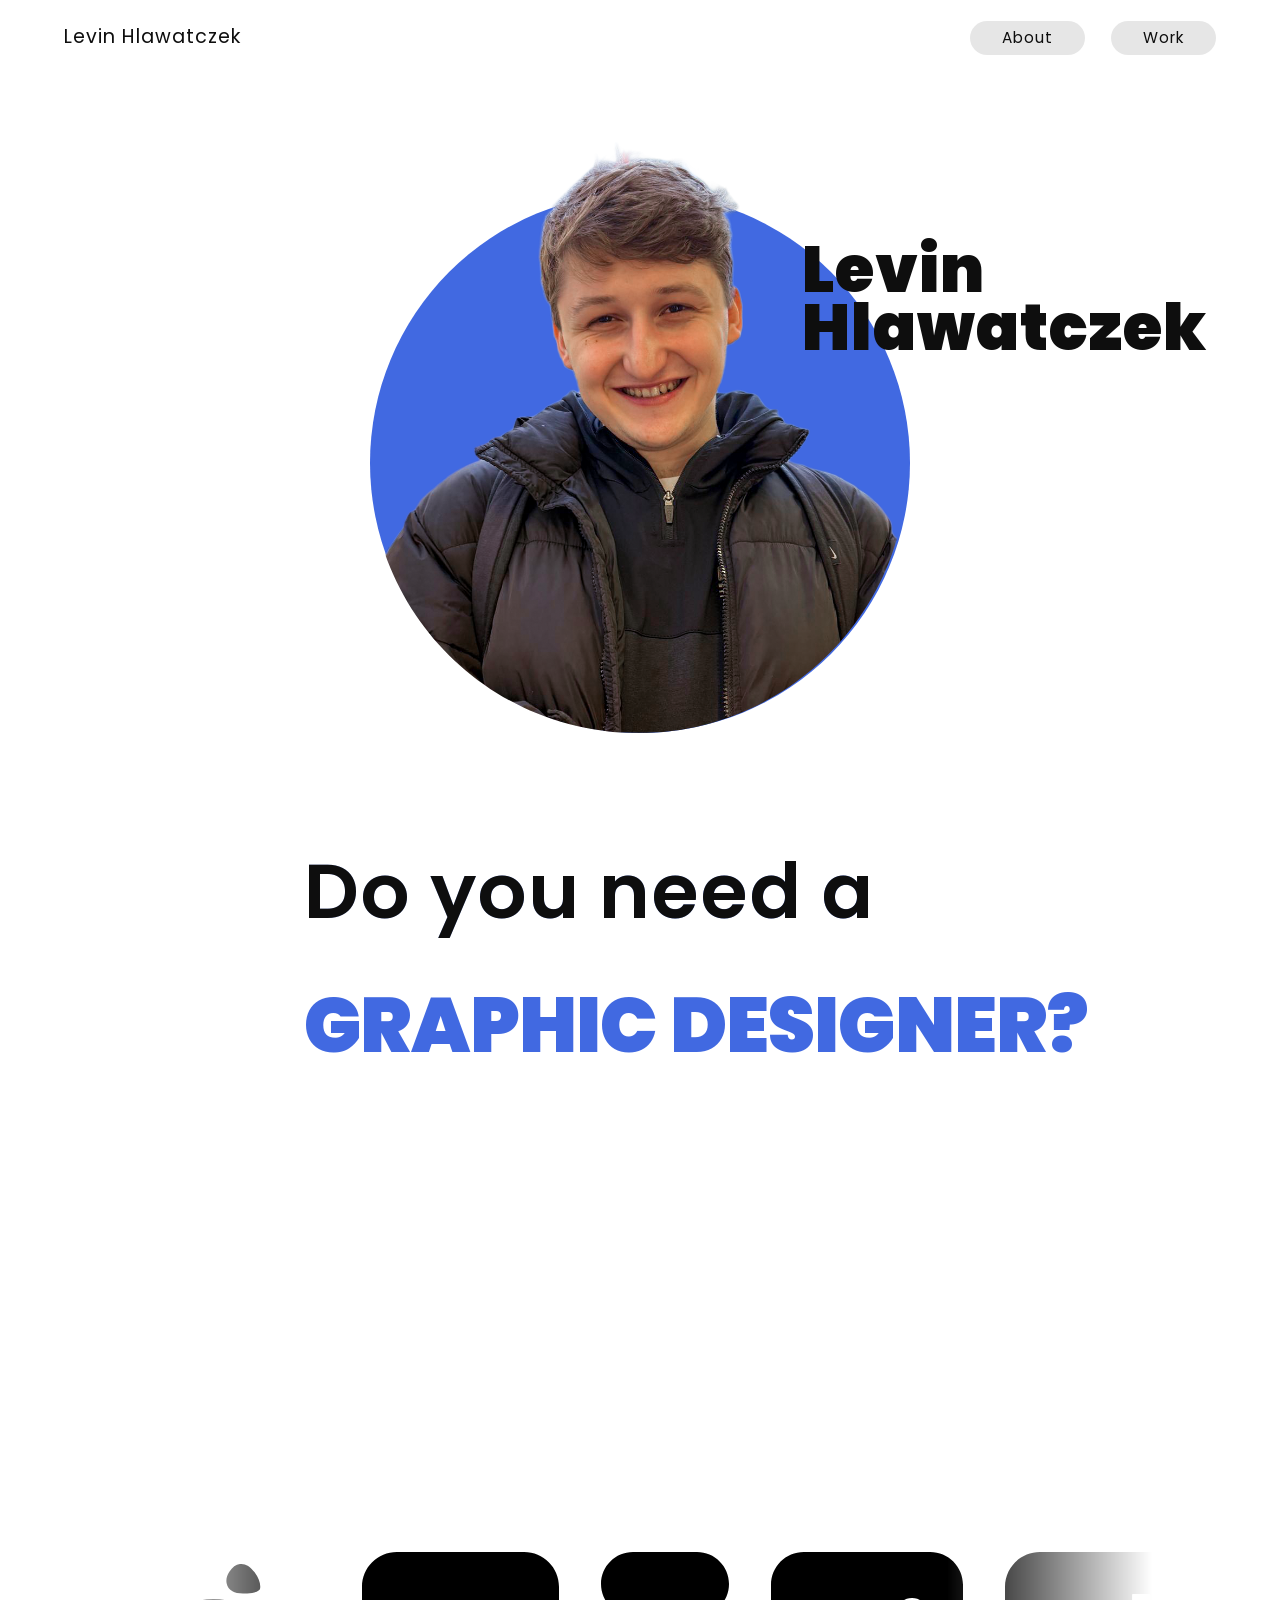
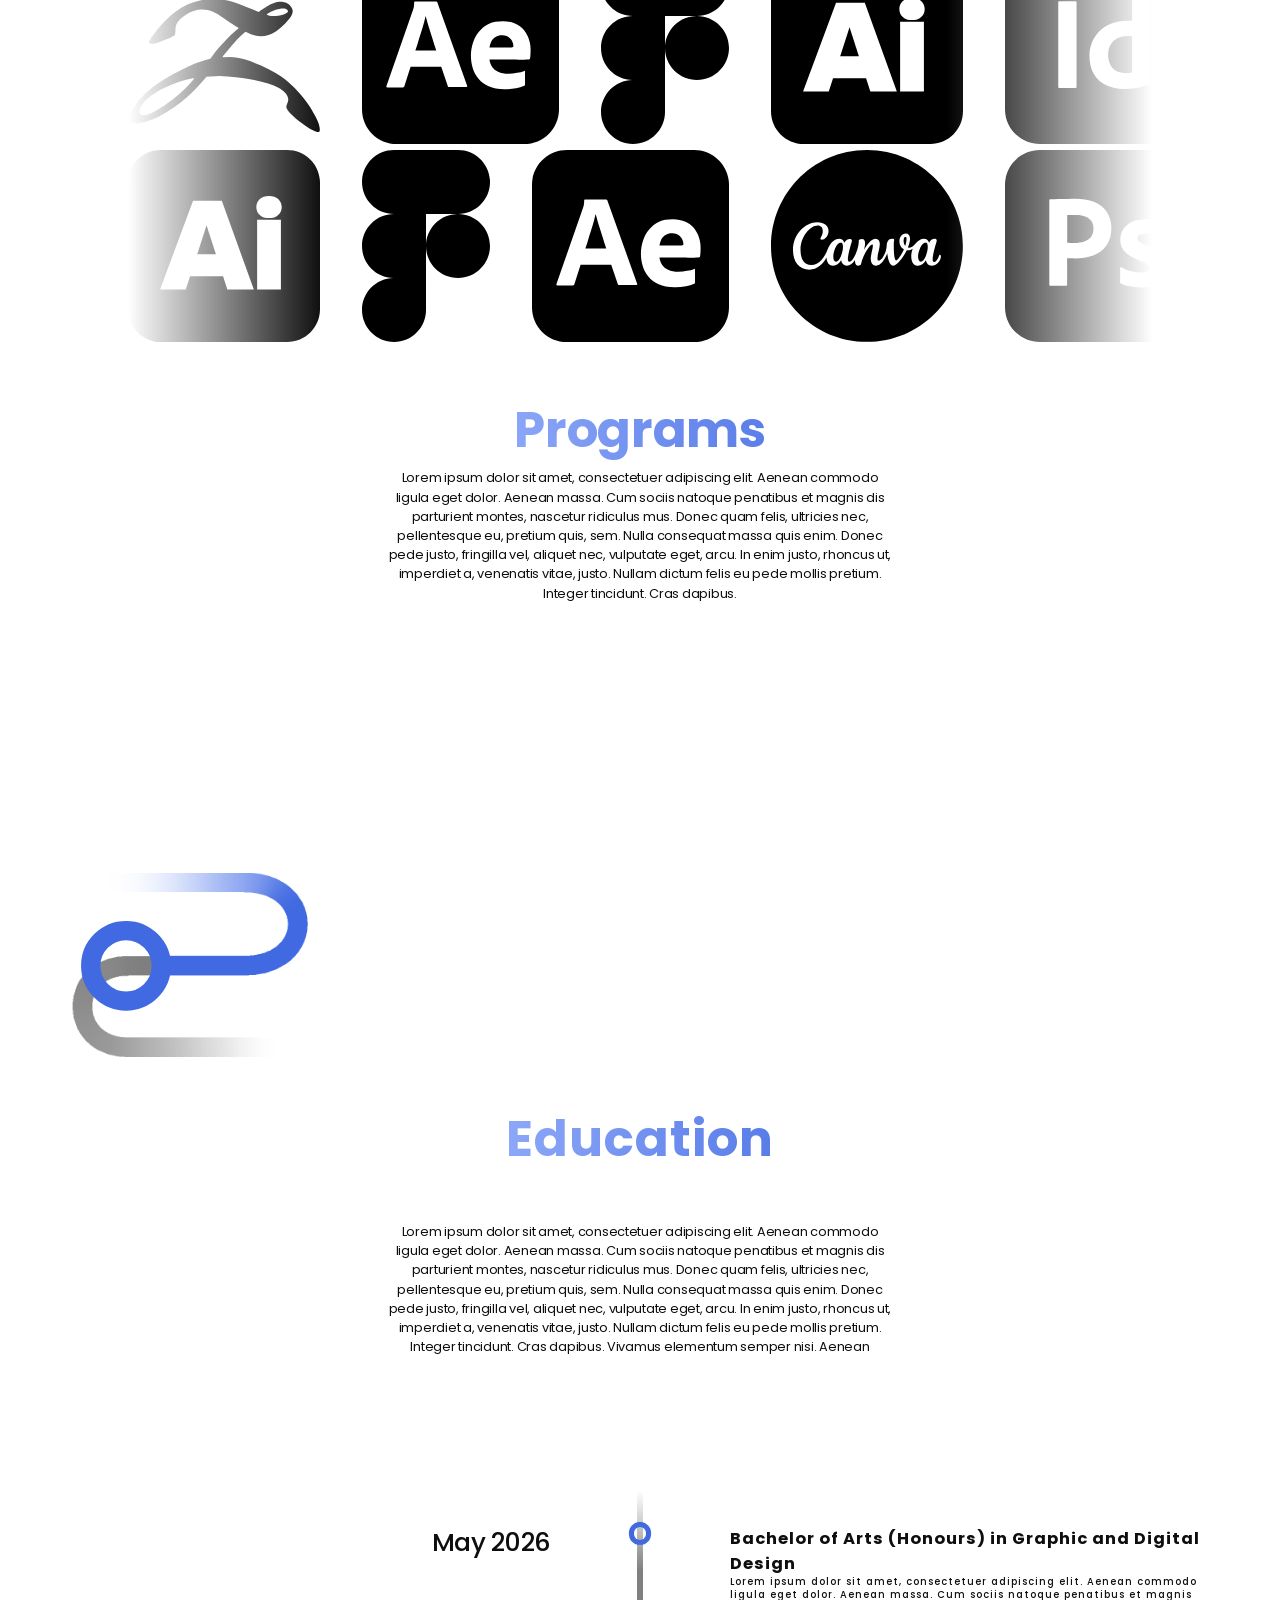
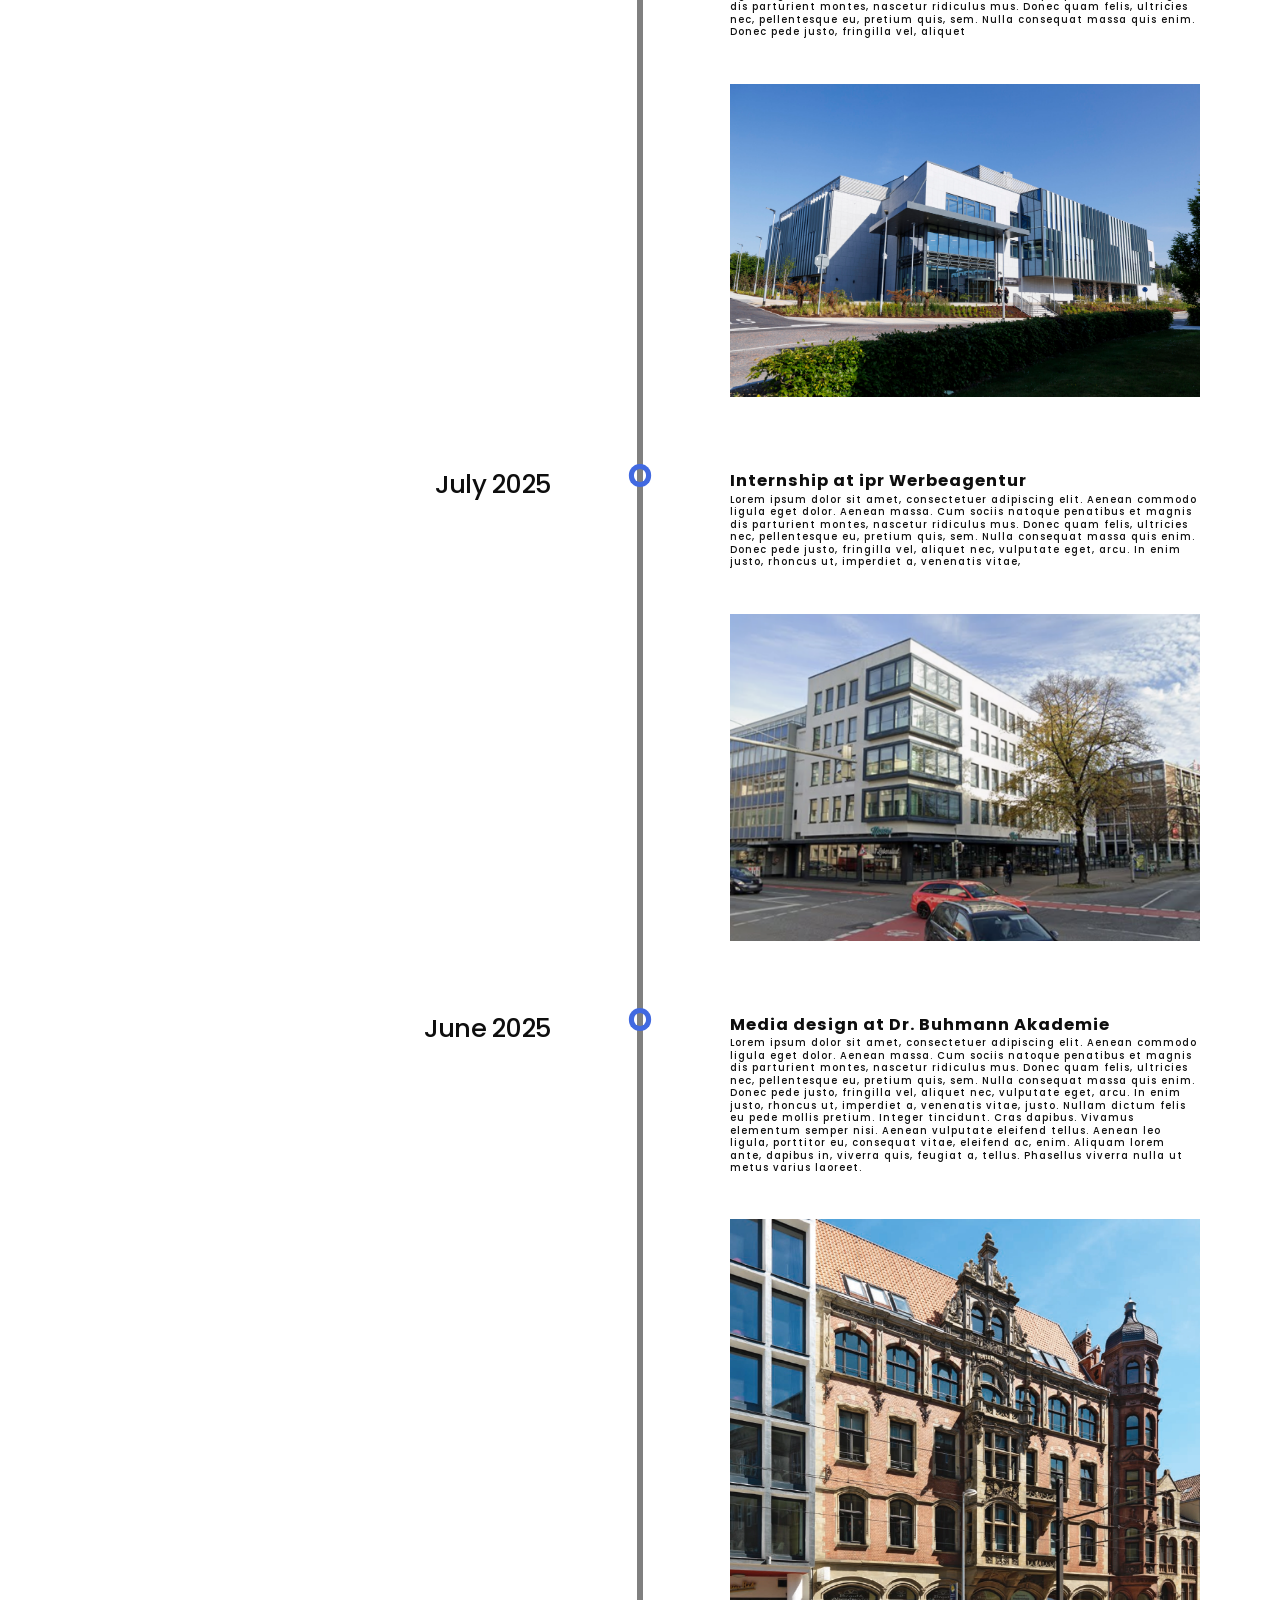
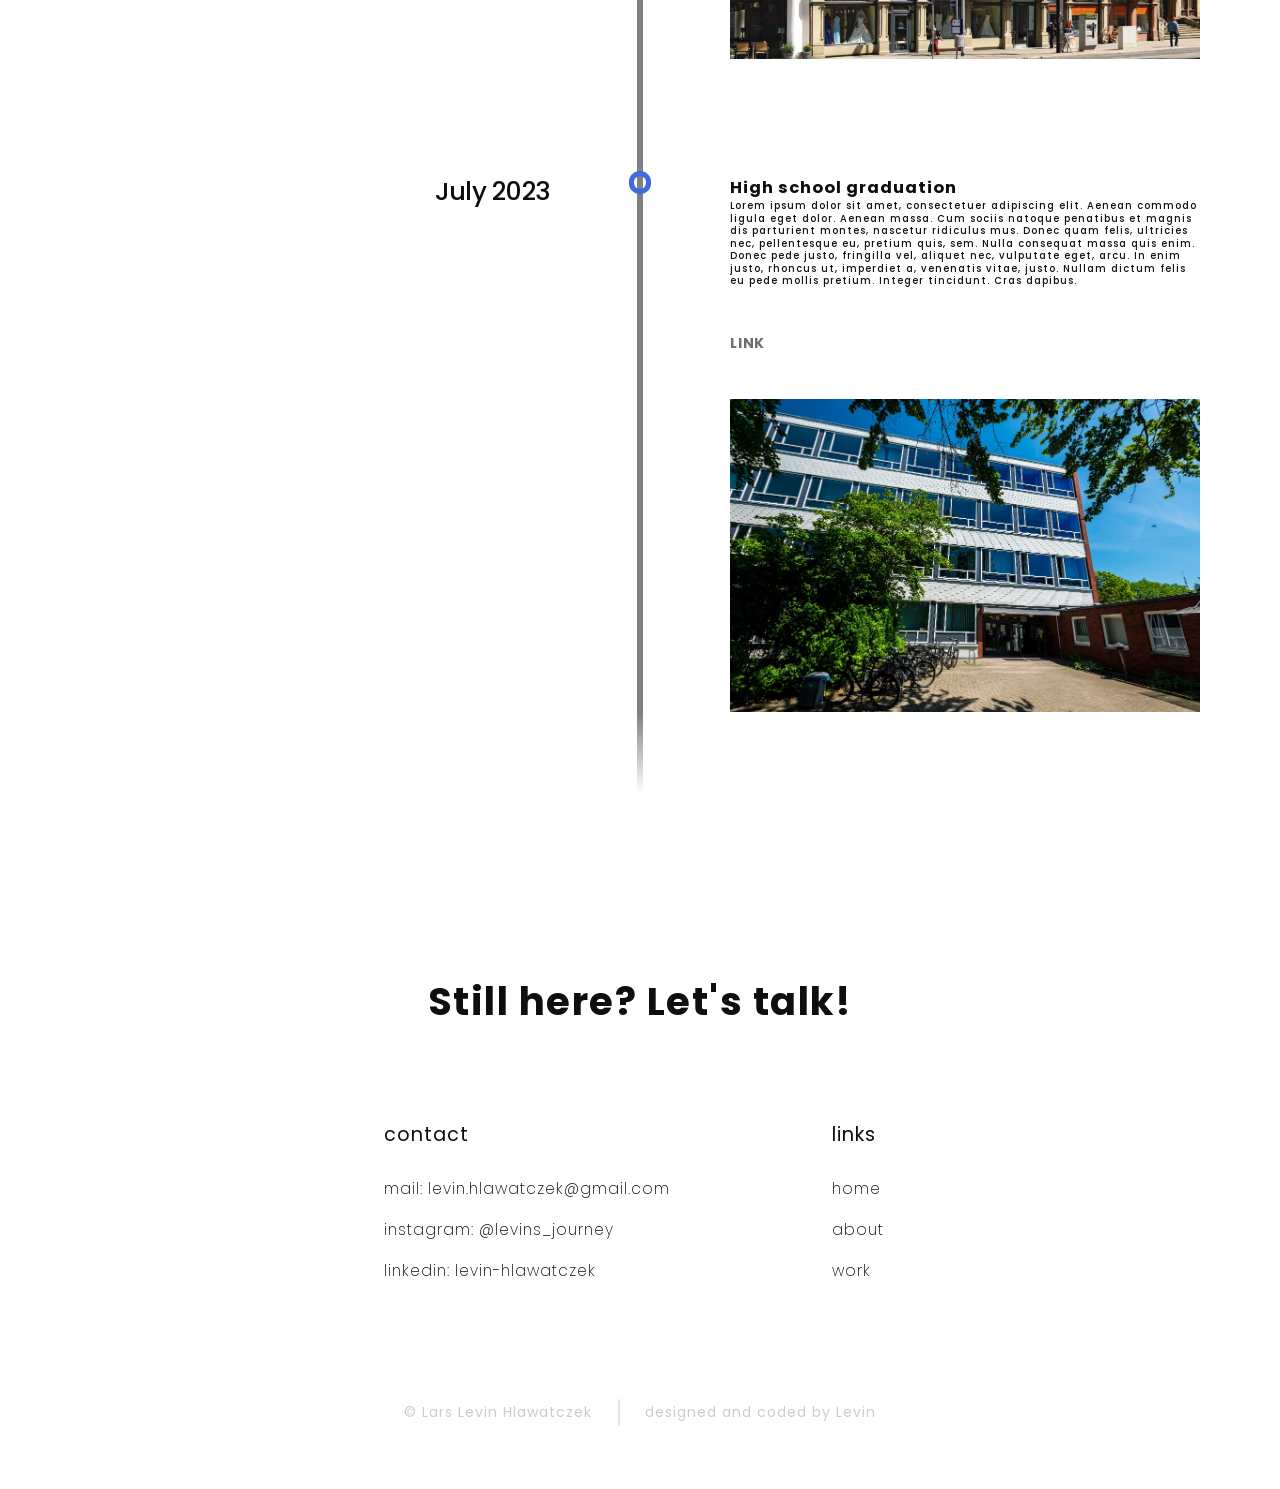
==== commit aa54b117: "Add files via upload" ====
--- a/index.html
+++ b/index.html
@@ -132,6 +132,7 @@
         <div class="section-timeline-heading">
             <div class="container">
                 <div class="padding-vertical-xlarge">
+                    <div class="timeline-icon"><img src="assets/timeline-icon-03.svg" alt=""></div>
                     <div class="timeline-main_heading-wrapper">
                         <div class="margin-bottom-medium">
                             <h2>Education</h2>
@@ -270,7 +271,7 @@
             </div>
         </div>
     </div>
-        <div class="contact-box">
+    <!-- <div class="contact-box">
         <a href="mailto:levin.hlawatczek@gmail.com">levin.hlawatczek@gmail.com</a>
         <hr>
         <div class="socials">
@@ -295,7 +296,7 @@
                 </svg>
             </a>
         </div>
-    </div>
+    </div> -->
     <footer class="footer">
         <h5 class="footer-heading">Still here? Let's talk!</h5>
         <div class="all-links">
--- a/index.css
+++ b/index.css
@@ -184,7 +184,7 @@
 .scroll-wrapper {
     width: 80%;
     overflow-x: auto;
-    padding-bottom: 10vh;
+    padding-bottom: 5vh;
 }
 
 .program-scroller {
@@ -297,9 +297,16 @@
     padding-bottom: 15vh;
 }
 
+.timeline-icon {
+    width: 20vw;
+    height: auto;
+    justify-self: center;
+    padding: 15vh 0 5vh 0;
+}
+
 .timeline-main_heading-wrapper {
     text-align: center;
-    max-width: 640px;
+    max-width: 40vw;
     margin-left: auto;
     margin-right: auto;
 }
